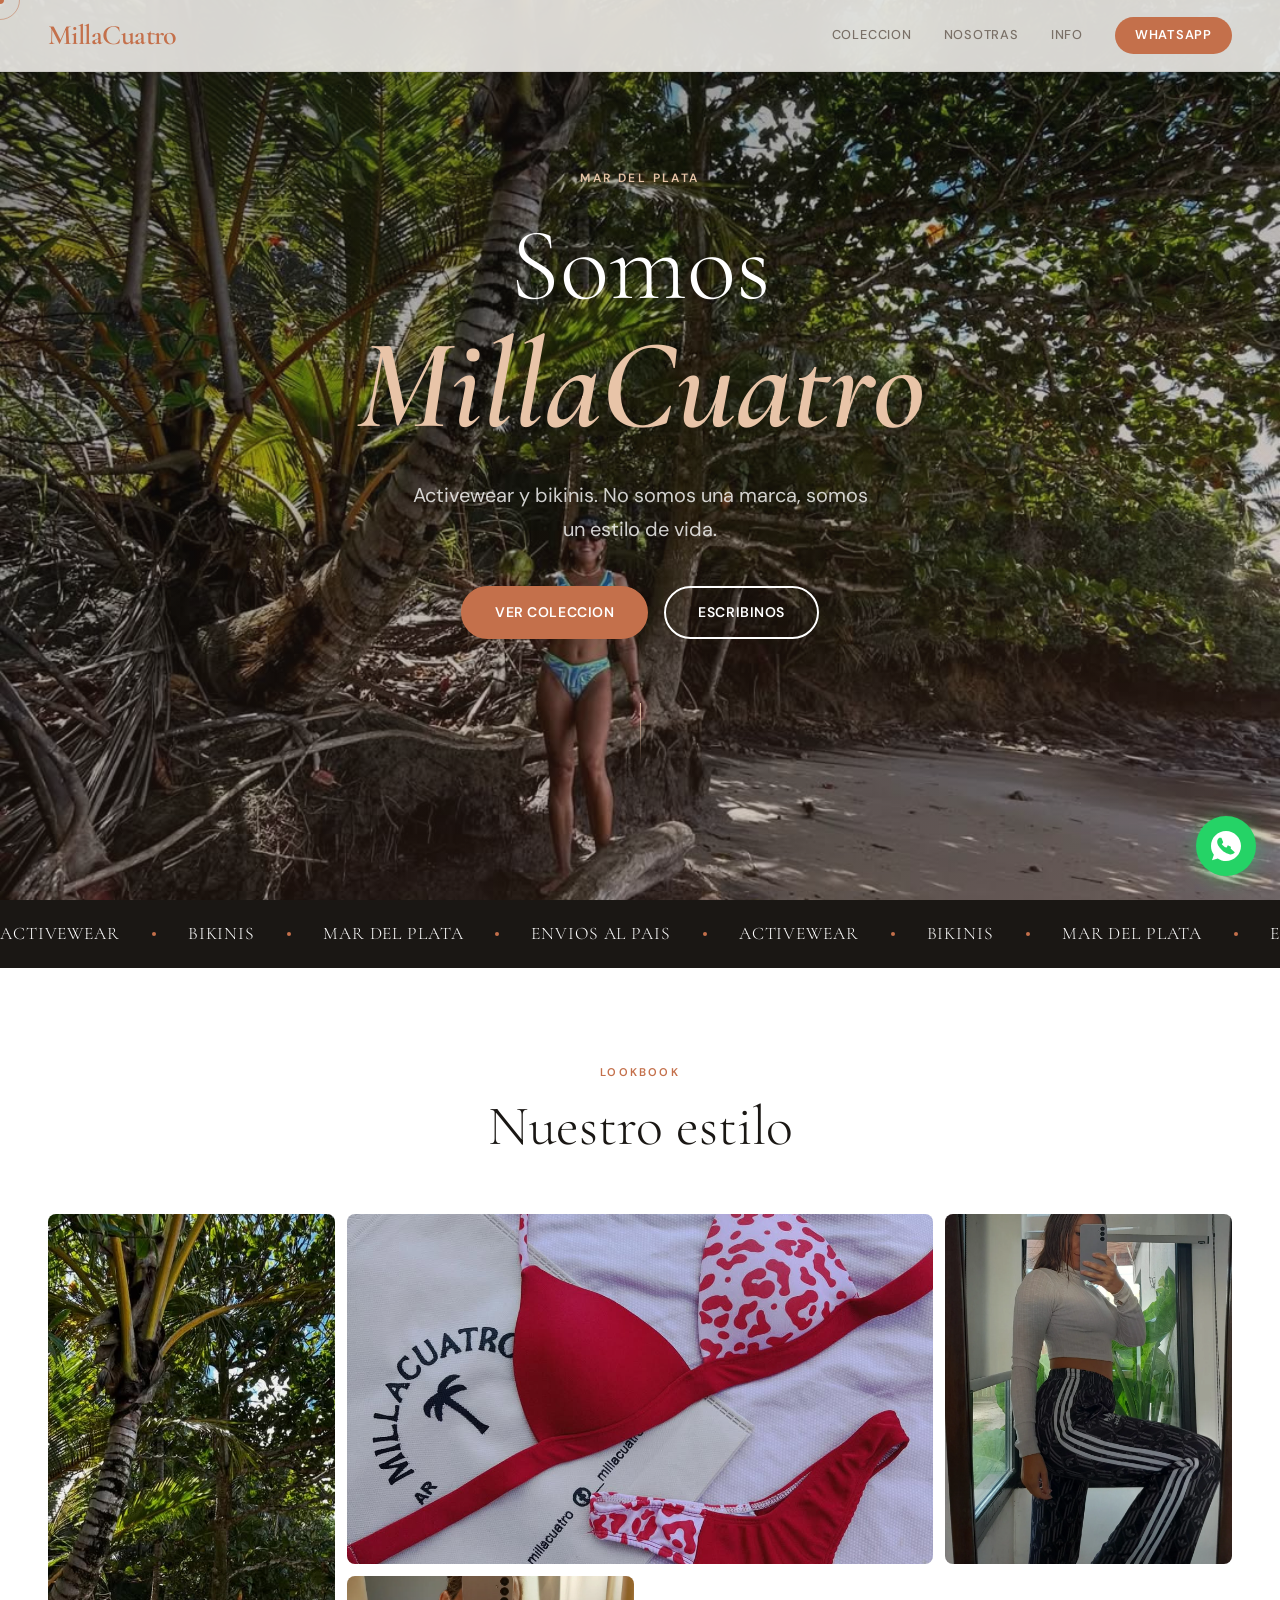
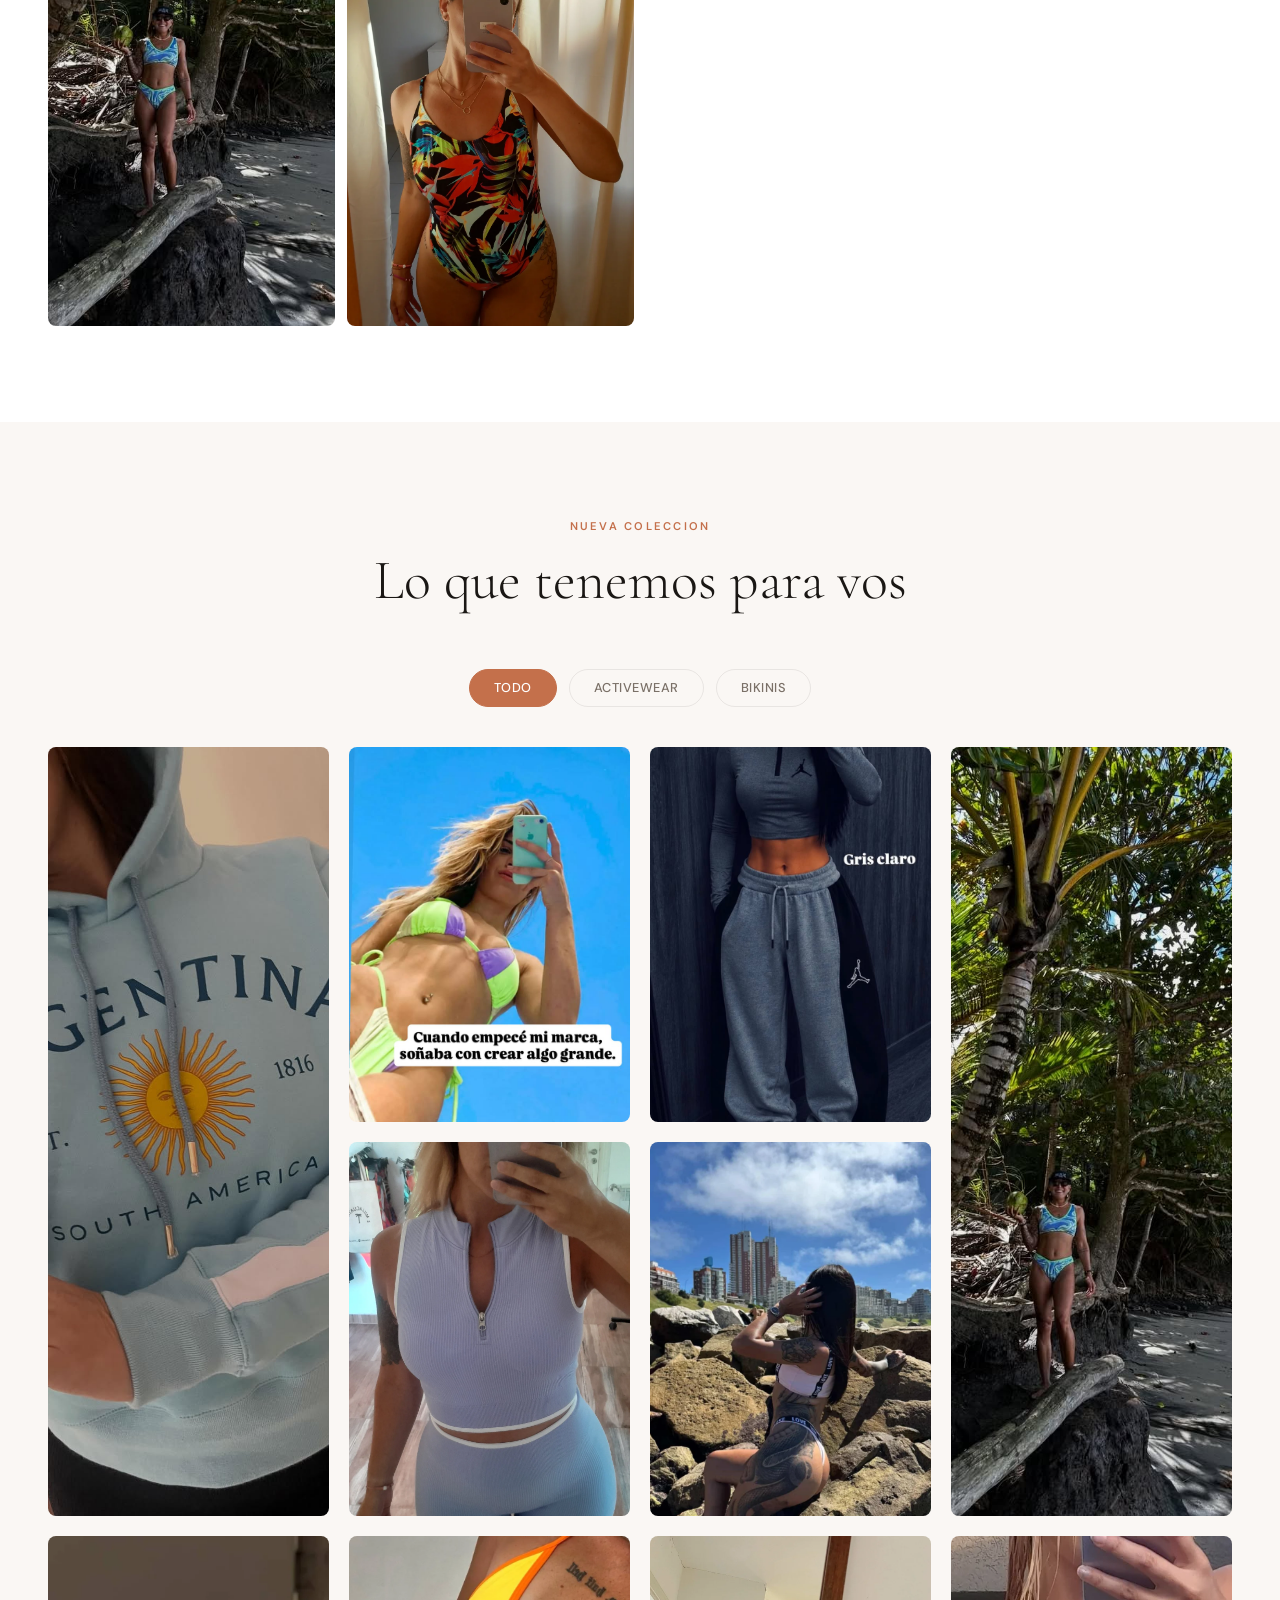
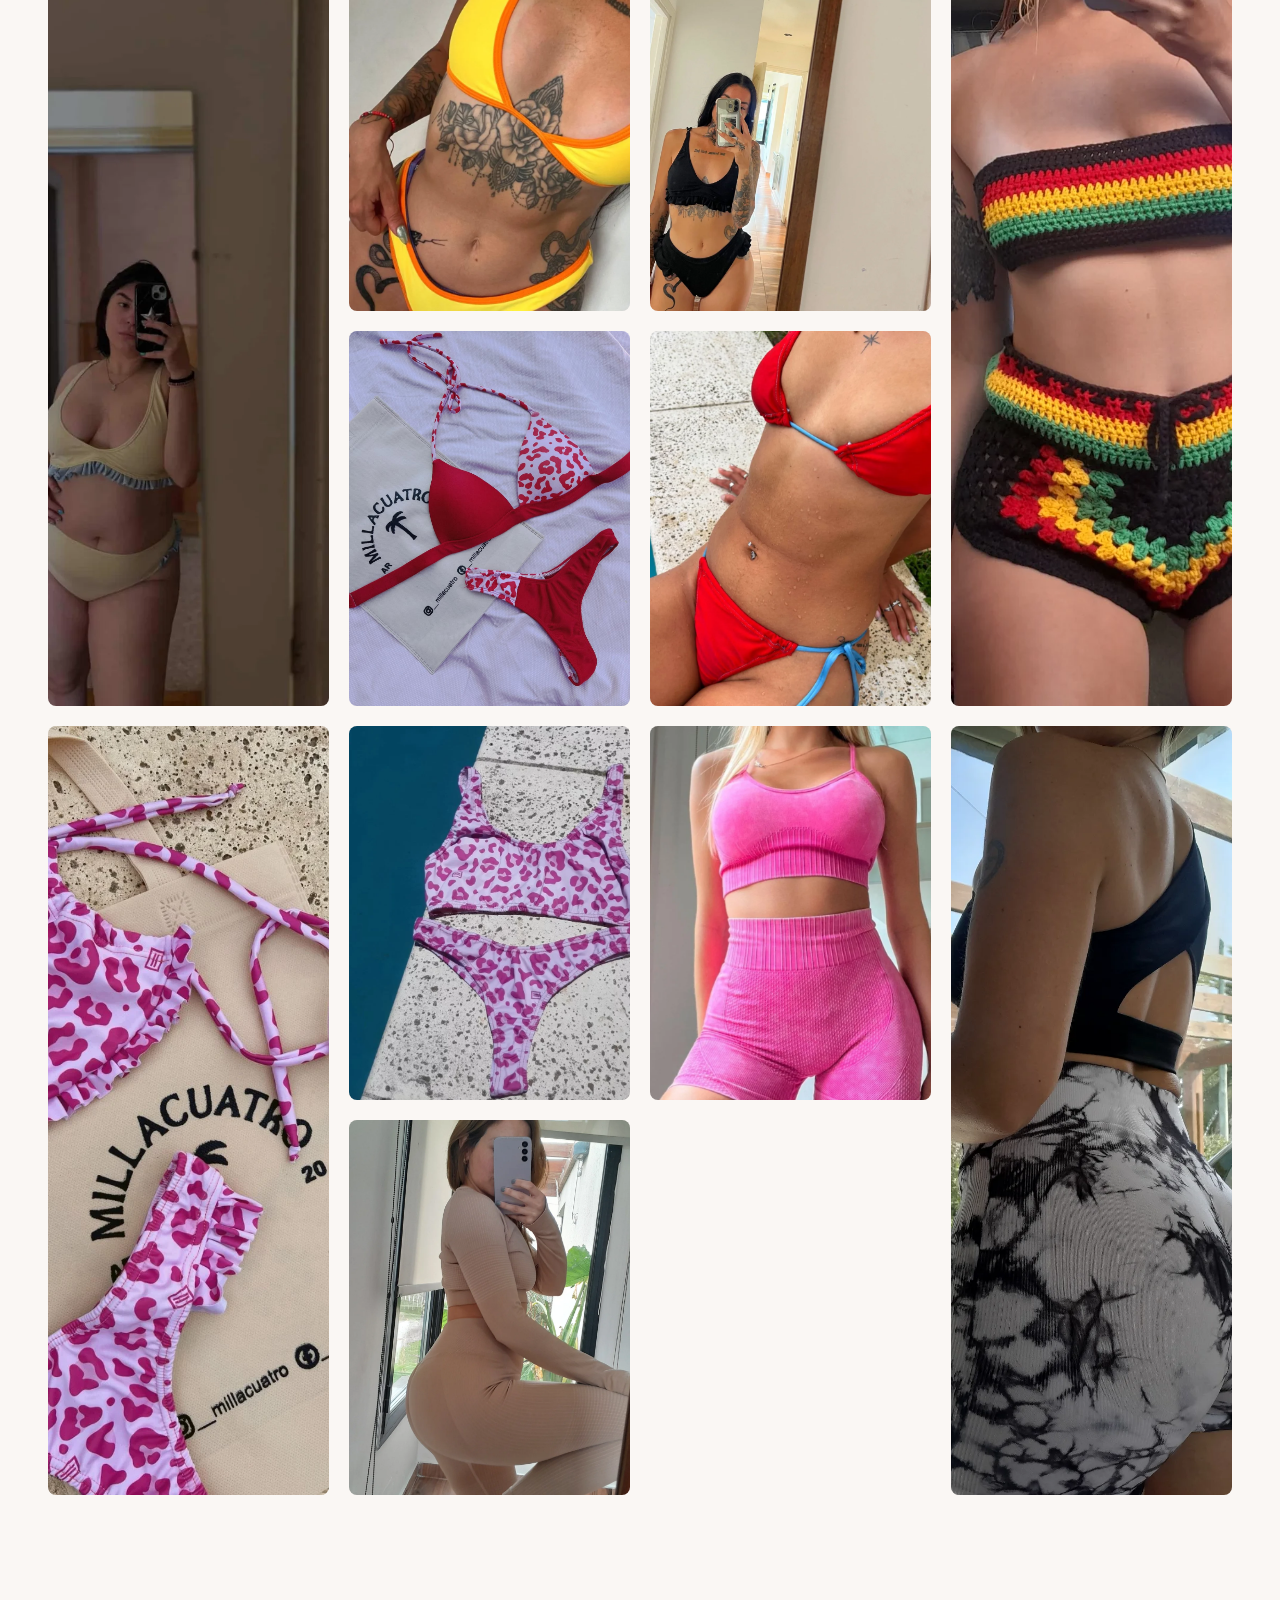
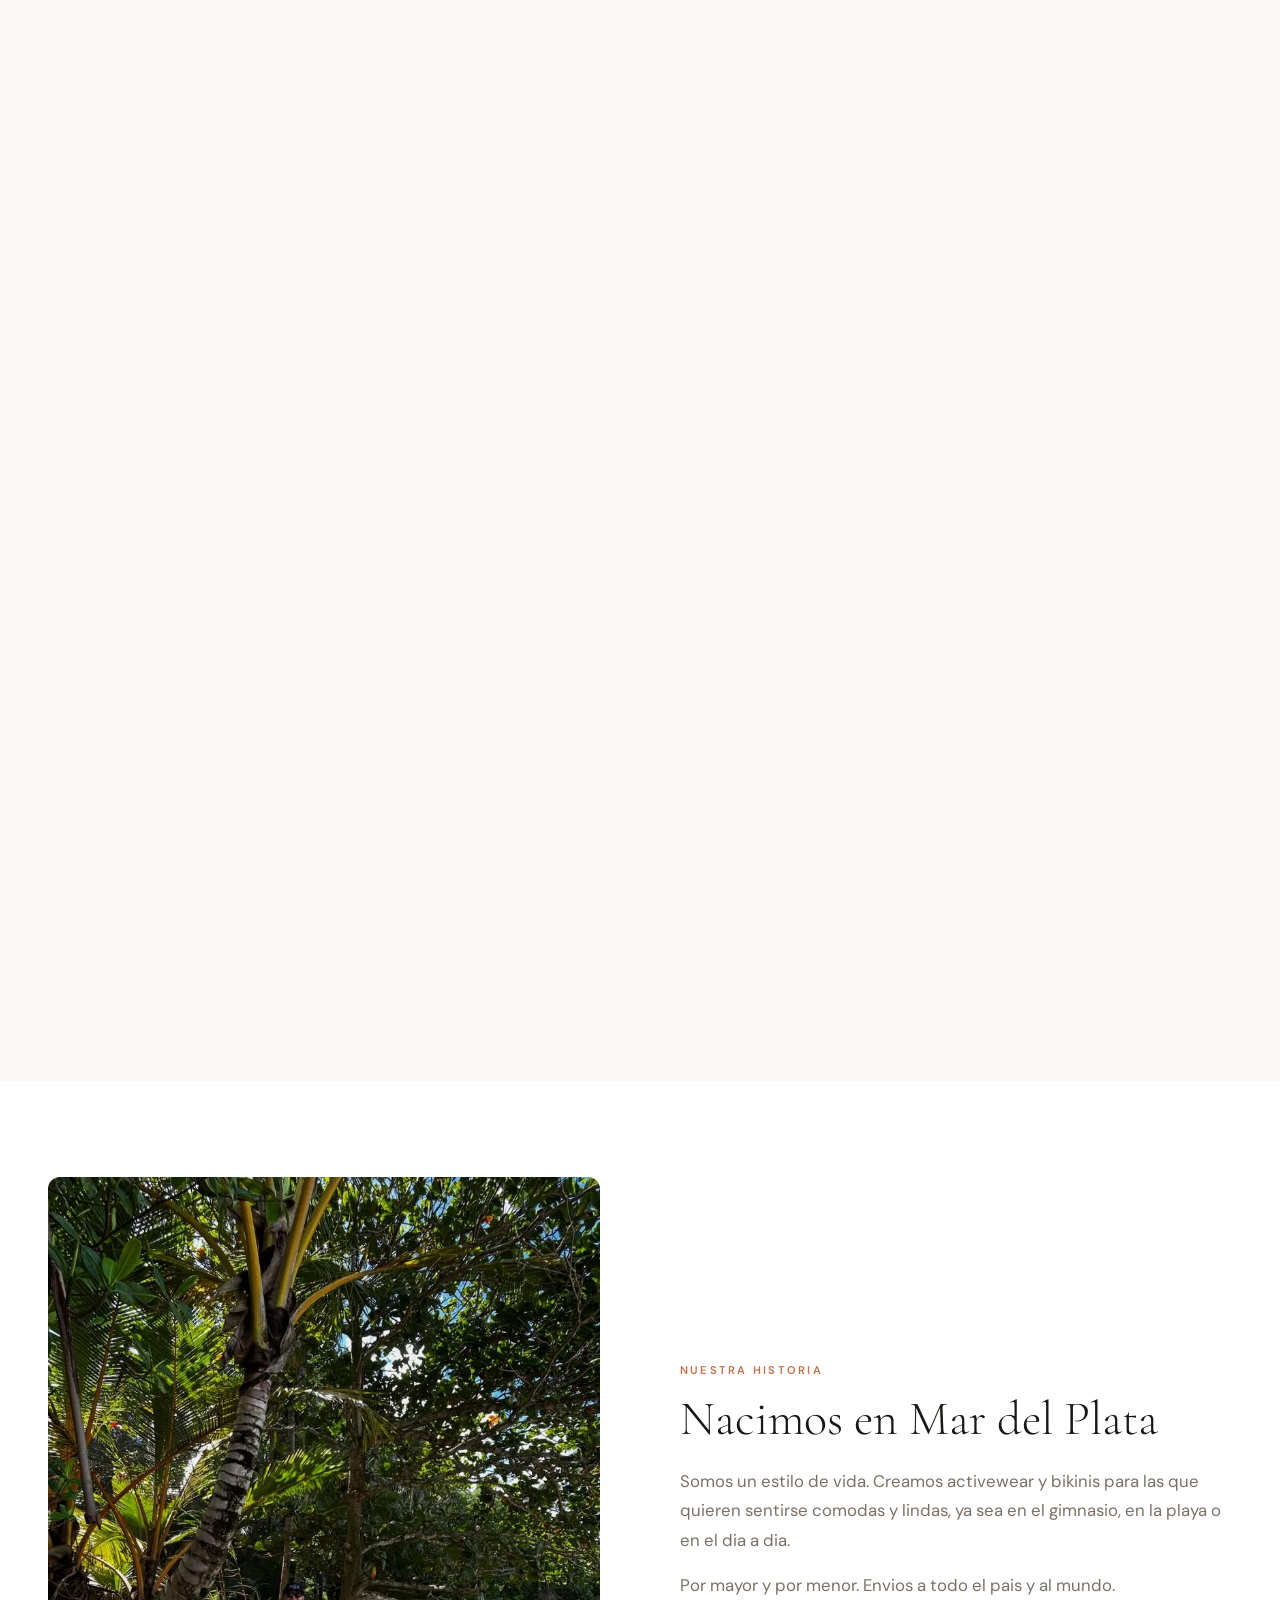
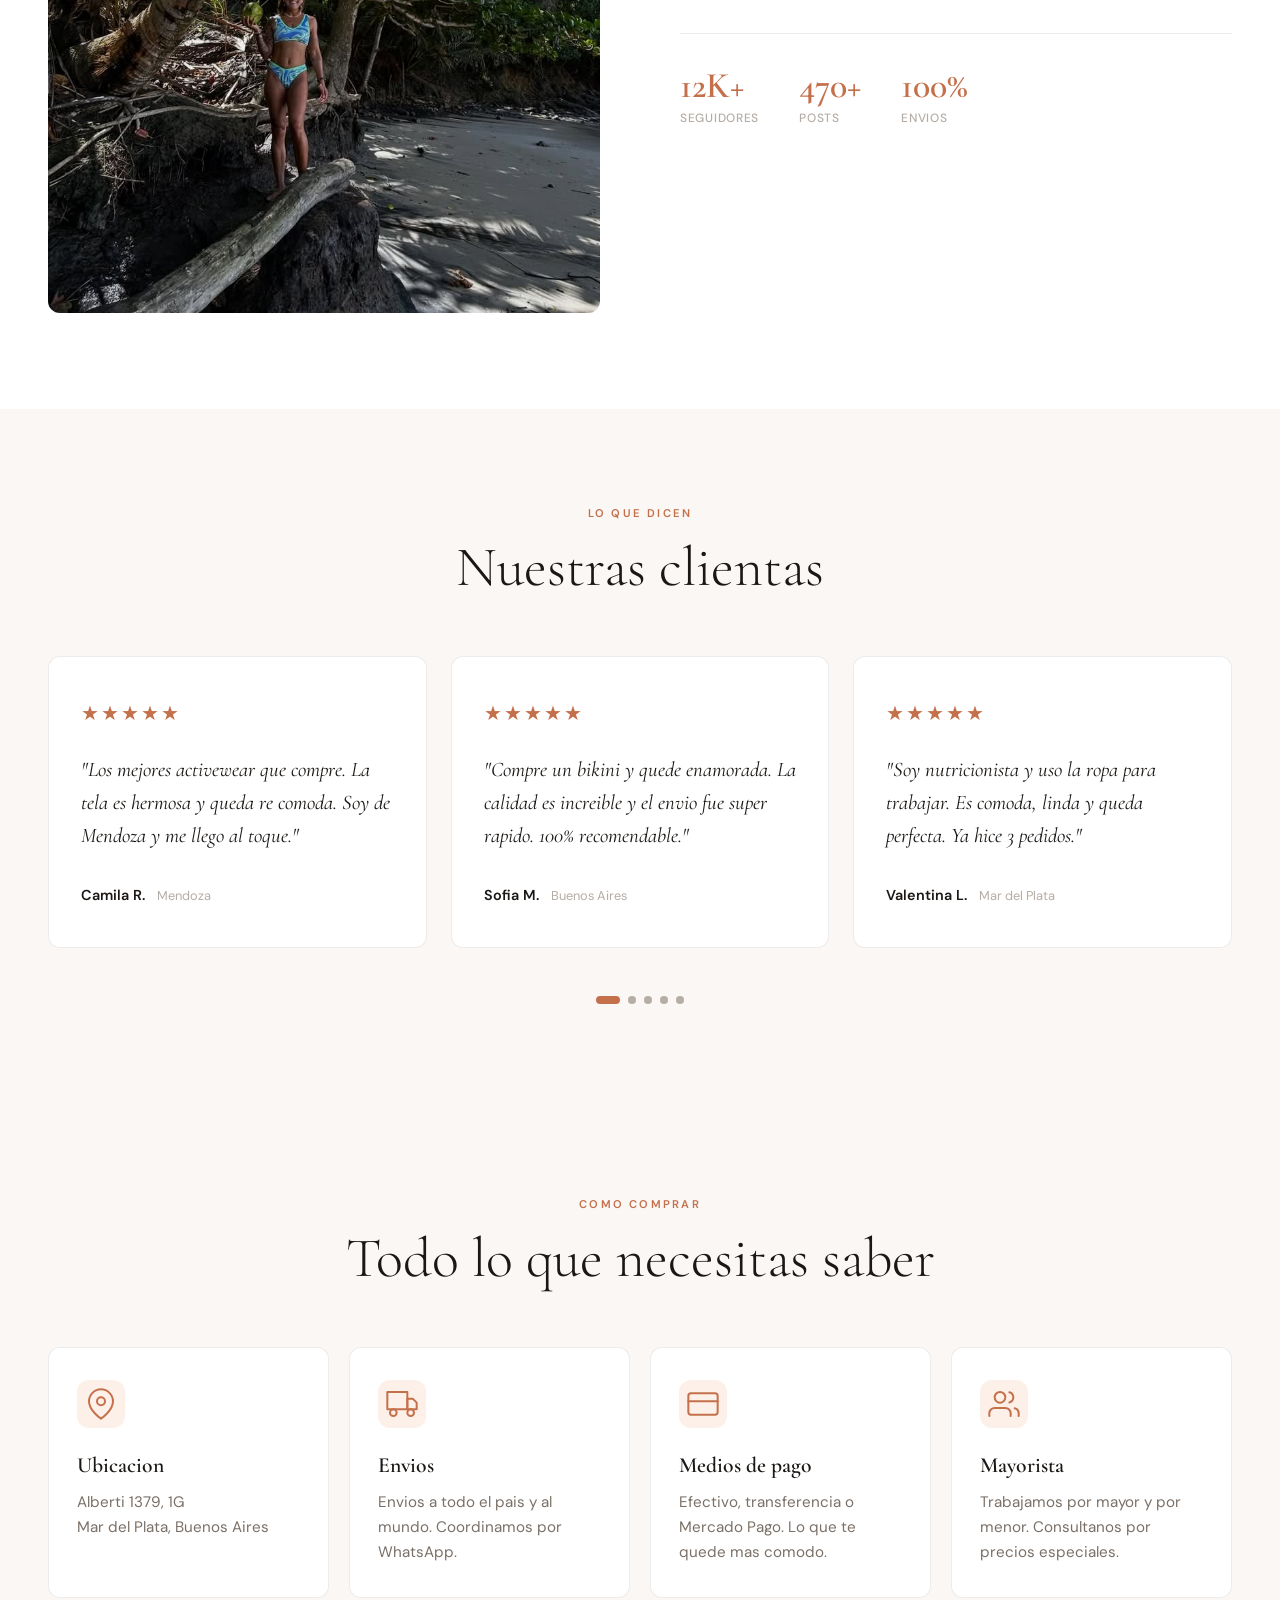
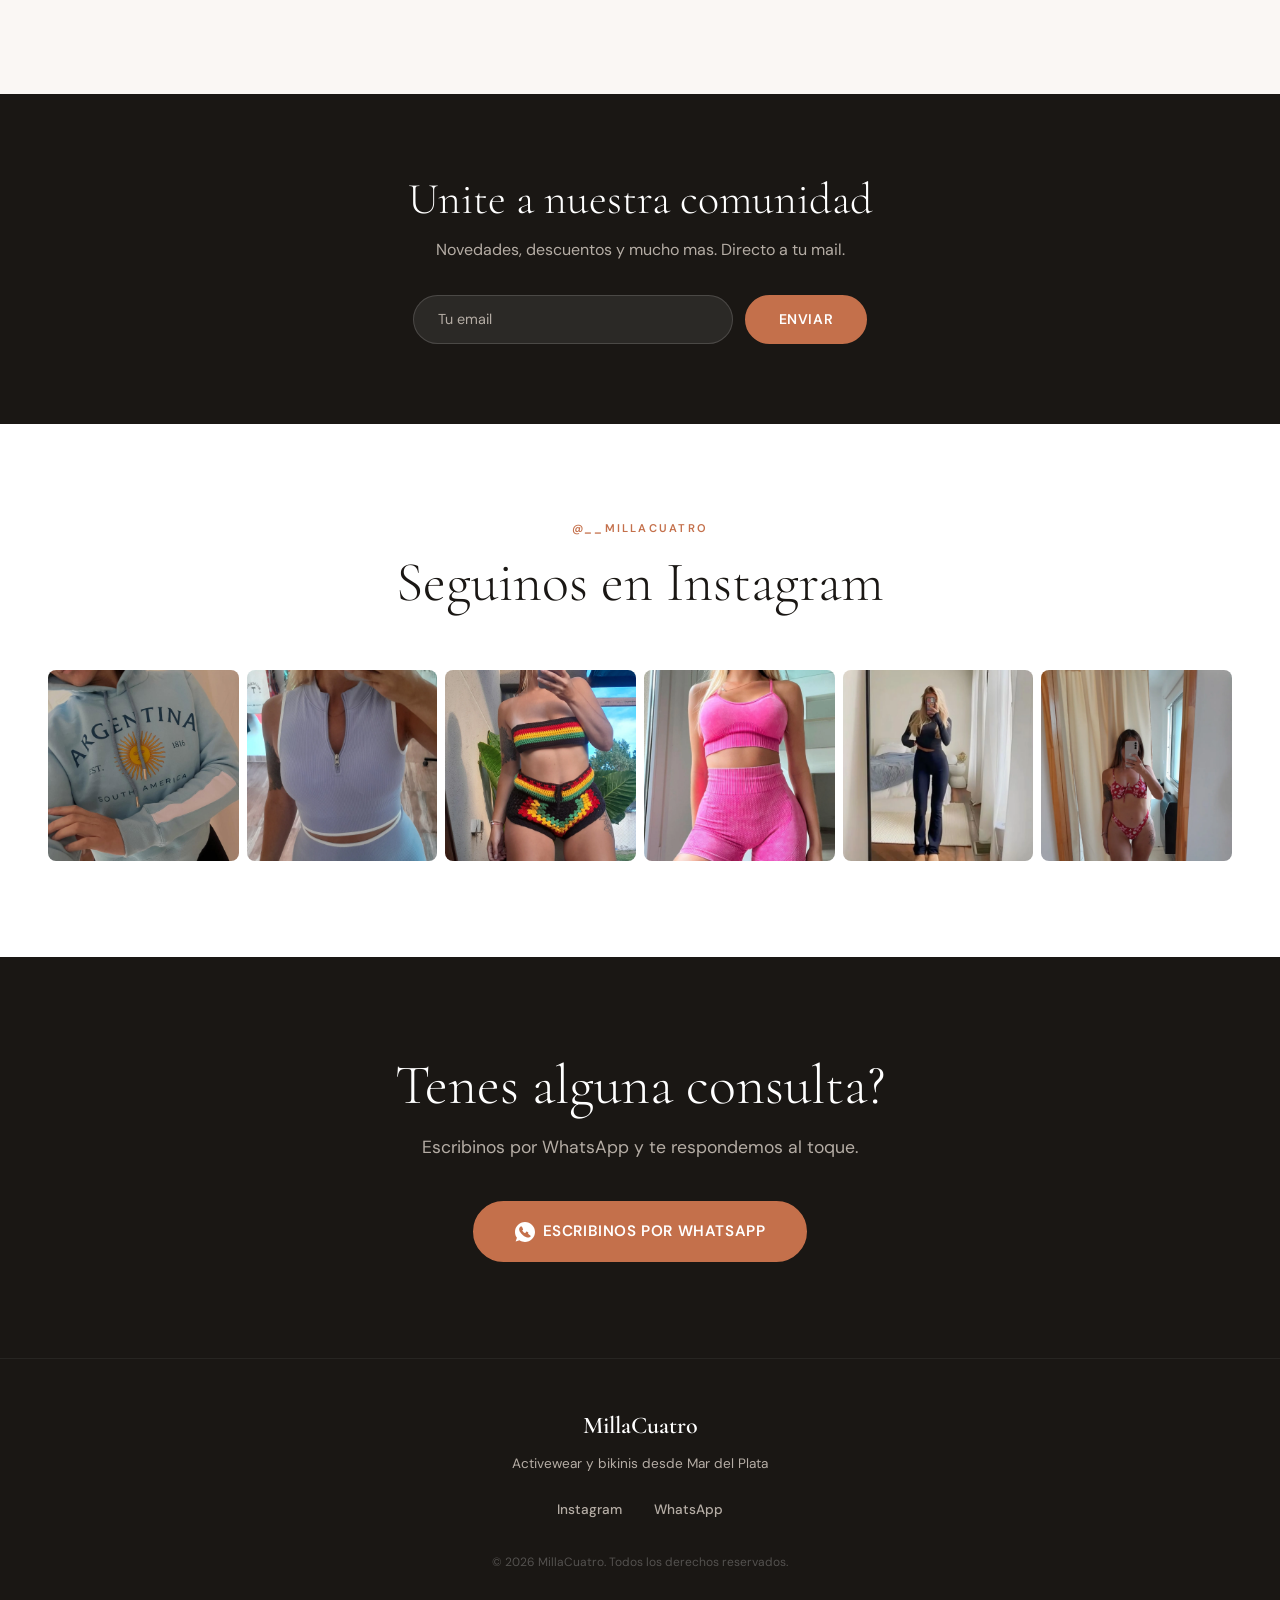
==== docs/index.html @ 5c43fea2 "Move landing to docs for GitHub Pages" ====
<!DOCTYPE html>
<html lang="es">
<head>
    <meta charset="UTF-8">
    <meta name="viewport" content="width=device-width, initial-scale=1.0">
    <title>MillaCuatro | Activewear y Bikinis en Mar del Plata</title>
    <meta name="description" content="MillaCuatro - Activewear y bikinis en Mar del Plata. Envios a todo el pais. Somos un estilo de vida.">
    <link rel="preconnect" href="https://fonts.googleapis.com">
    <link rel="preconnect" href="https://fonts.gstatic.com" crossorigin>
    <link href="https://fonts.googleapis.com/css2?family=Cormorant+Garamond:ital,wght@0,300;0,400;0,600;0,700;1,300;1,400&family=DM+Sans:ital,wght@0,300;0,400;0,500;0,600;0,700;1,400&display=swap" rel="stylesheet">
    <link rel="stylesheet" href="css/styles.css">
</head>
<body>

    <!-- Preloader -->
    <div class="preloader" id="preloader">
        <div class="preloader__inner">
            <span class="preloader__logo">MillaCuatro</span>
            <div class="preloader__bar"><div class="preloader__bar-fill"></div></div>
        </div>
    </div>

    <!-- Custom Cursor -->
    <div class="cursor" id="cursor"></div>
    <div class="cursor-follower" id="cursor-follower"></div>

    <!-- Header -->
    <header class="header" id="header">
        <div class="header__inner">
            <a href="#hero" class="header__logo">MillaCuatro</a>
            <nav class="header__nav" id="nav">
                <a href="#coleccion" class="header__link">Coleccion</a>
                <a href="#nosotras" class="header__link">Nosotras</a>
                <a href="#info" class="header__link">Info</a>
                <a href="#contacto" class="header__link header__link--cta">WhatsApp</a>
            </nav>
            <button class="header__burger" id="burger" aria-label="Menu">
                <span></span>
                <span></span>
                <span></span>
            </button>
        </div>
    </header>

    <!-- Mobile Menu -->
    <div class="mobile-menu" id="mobile-menu">
        <nav class="mobile-menu__nav">
            <a href="#coleccion" class="mobile-menu__link">Coleccion</a>
            <a href="#nosotras" class="mobile-menu__link">Nosotras</a>
            <a href="#info" class="mobile-menu__link">Info</a>
            <a href="#contacto" class="mobile-menu__link mobile-menu__link--cta">WhatsApp</a>
        </nav>
    </div>

    <!-- Hero -->
    <section class="hero" id="hero">
        <div class="hero__video-wrap">
            <video class="hero__video" autoplay muted loop playsinline poster="assets/productos/producto-04.jpg">
                <source src="assets/video/hero.mp4" type="video/mp4">
            </video>
            <div class="hero__overlay"></div>
        </div>
        <div class="hero__content">
            <p class="hero__tagline anim-fade-up">Mar del Plata</p>
            <h1 class="hero__title anim-fade-up" style="animation-delay: 0.15s">
                <span class="hero__title-line">Somos</span>
                <span class="hero__title-line hero__title-line--accent">MillaCuatro</span>
            </h1>
            <p class="hero__subtitle anim-fade-up" style="animation-delay: 0.3s">Activewear y bikinis. No somos una marca, somos un estilo de vida.</p>
            <div class="hero__actions anim-fade-up" style="animation-delay: 0.45s">
                <a href="#coleccion" class="btn btn--primary">Ver coleccion</a>
                <a href="https://wa.me/5492233396959" class="btn btn--outline" target="_blank" rel="noopener">Escribinos</a>
            </div>
            <div class="hero__scroll anim-fade-up" style="animation-delay: 0.6s">
                <div class="hero__scroll-line"></div>
            </div>
        </div>
    </section>

    <!-- Marquee -->
    <div class="marquee">
        <div class="marquee__inner">
            <span>Activewear</span>
            <span class="marquee__dot"></span>
            <span>Bikinis</span>
            <span class="marquee__dot"></span>
            <span>Mar del Plata</span>
            <span class="marquee__dot"></span>
            <span>Envios al pais</span>
            <span class="marquee__dot"></span>
            <span>Activewear</span>
            <span class="marquee__dot"></span>
            <span>Bikinis</span>
            <span class="marquee__dot"></span>
            <span>Mar del Plata</span>
            <span class="marquee__dot"></span>
            <span>Envios al pais</span>
            <span class="marquee__dot"></span>
        </div>
    </div>

    <!-- Lookbook -->
    <section class="lookbook" id="lookbook">
        <div class="container">
            <div class="section-header">
                <p class="section-header__tag anim-reveal">Lookbook</p>
                <h2 class="section-header__title anim-reveal">Nuestro estilo</h2>
            </div>
            <div class="lookbook__grid">
                <div class="lookbook__item lookbook__item--tall anim-reveal">
                    <img src="assets/productos/producto-04.jpg" alt="MillaCuatro Lookbook" loading="lazy">
                    <div class="lookbook__item-overlay">
                        <span class="lookbook__item-label">Activewear</span>
                    </div>
                </div>
                <div class="lookbook__item lookbook__item--wide anim-reveal">
                    <img src="assets/productos/producto-11.jpg" alt="MillaCuatro Lookbook" loading="lazy">
                    <div class="lookbook__item-overlay">
                        <span class="lookbook__item-label">Bikini</span>
                    </div>
                </div>
                <div class="lookbook__item anim-reveal">
                    <img src="assets/productos/producto-18.jpg" alt="MillaCuatro Lookbook" loading="lazy">
                    <div class="lookbook__item-overlay">
                        <span class="lookbook__item-label">Summer</span>
                    </div>
                </div>
                <div class="lookbook__item anim-reveal">
                    <img src="assets/productos/producto-23.jpg" alt="MillaCuatro Lookbook" loading="lazy">
                    <div class="lookbook__item-overlay">
                        <span class="lookbook__item-label">Estilo</span>
                    </div>
                </div>
            </div>
        </div>
    </section>

    <!-- Galeria de Productos -->
    <section class="gallery" id="coleccion">
        <div class="container">
            <div class="section-header">
                <p class="section-header__tag anim-reveal">Nueva coleccion</p>
                <h2 class="section-header__title anim-reveal">Lo que tenemos para vos</h2>
            </div>
            <div class="gallery__filters anim-reveal">
                <button class="gallery__filter active" data-filter="all">Todo</button>
                <button class="gallery__filter" data-filter="activewear">Activewear</button>
                <button class="gallery__filter" data-filter="bikini">Bikinis</button>
            </div>
            <div class="gallery__grid" id="gallery-grid">
                <!-- Se llena con JS -->
            </div>
        </div>
    </section>

    <!-- Nosotras -->
    <section class="about" id="nosotras">
        <div class="container">
            <div class="about__grid">
                <div class="about__image anim-reveal">
                    <img src="assets/productos/producto-04.jpg" alt="MillaCuatro" loading="lazy">
                </div>
                <div class="about__text">
                    <p class="section-header__tag anim-reveal">Nuestra historia</p>
                    <h2 class="about__title anim-reveal">Nacimos en Mar del Plata</h2>
                    <p class="about__desc anim-reveal">
                        Somos un estilo de vida. Creamos activewear y bikinis para las que quieren sentirse comodas y lindas, ya sea en el gimnasio, en la playa o en el dia a dia.
                    </p>
                    <p class="about__desc anim-reveal">
                        Por mayor y por menor. Envios a todo el pais y al mundo.
                    </p>
                    <div class="about__stats anim-reveal">
                        <div class="about__stat">
                            <span class="about__stat-num">12K+</span>
                            <span class="about__stat-label">Seguidores</span>
                        </div>
                        <div class="about__stat">
                            <span class="about__stat-num">470+</span>
                            <span class="about__stat-label">Posts</span>
                        </div>
                        <div class="about__stat">
                            <span class="about__stat-num">100%</span>
                            <span class="about__stat-label">Envios</span>
                        </div>
                    </div>
                </div>
            </div>
        </div>
    </section>

    <!-- Testimonios -->
    <section class="testimonials" id="testimonios">
        <div class="container">
            <div class="section-header">
                <p class="section-header__tag anim-reveal">Lo que dicen</p>
                <h2 class="section-header__title anim-reveal">Nuestras clientas</h2>
            </div>
            <div class="testimonials__wrapper anim-reveal">
                <div class="testimonials__track" id="testimonials-track">
                    <div class="testimonials__slide">
                        <div class="testimonials__card">
                            <div class="testimonials__stars">&#9733;&#9733;&#9733;&#9733;&#9733;</div>
                            <p class="testimonials__text">"Los mejores activewear que compre. La tela es hermosa y queda re comoda. Soy de Mendoza y me llego al toque."</p>
                            <div class="testimonials__author">
                                <span class="testimonials__name">Camila R.</span>
                                <span class="testimonials__location">Mendoza</span>
                            </div>
                        </div>
                    </div>
                    <div class="testimonials__slide">
                        <div class="testimonials__card">
                            <div class="testimonials__stars">&#9733;&#9733;&#9733;&#9733;&#9733;</div>
                            <p class="testimonials__text">"Compre un bikini y quede enamorada. La calidad es increible y el envio fue super rapido. 100% recomendable."</p>
                            <div class="testimonials__author">
                                <span class="testimonials__name">Sofia M.</span>
                                <span class="testimonials__location">Buenos Aires</span>
                            </div>
                        </div>
                    </div>
                    <div class="testimonials__slide">
                        <div class="testimonials__card">
                            <div class="testimonials__stars">&#9733;&#9733;&#9733;&#9733;&#9733;</div>
                            <p class="testimonials__text">"Soy nutricionista y uso la ropa para trabajar. Es comoda, linda y queda perfecta. Ya hice 3 pedidos."</p>
                            <div class="testimonials__author">
                                <span class="testimonials__name">Valentina L.</span>
                                <span class="testimonials__location">Mar del Plata</span>
                            </div>
                        </div>
                    </div>
                    <div class="testimonials__slide">
                        <div class="testimonials__card">
                            <div class="testimonials__stars">&#9733;&#9733;&#9733;&#9733;&#9733;</div>
                            <p class="testimonials__text">"El mejor lugar para comprar activewear. Los colores son hermosos y los precios son muy buenos para la calidad."</p>
                            <div class="testimonials__author">
                                <span class="testimonials__name">Julieta P.</span>
                                <span class="testimonials__location">Cordoba</span>
                            </div>
                        </div>
                    </div>
                    <div class="testimonials__slide">
                        <div class="testimonials__card">
                            <div class="testimonials__stars">&#9733;&#9733;&#9733;&#9733;&#9733;</div>
                            <p class="testimonials__text">"Les compre a mis amigas y todas quedaron encantadas. Son re lindos y muy comodos para el gym y la playa."</p>
                            <div class="testimonials__author">
                                <span class="testimonials__name">Lucia A.</span>
                                <span class="testimonials__location">Santa Fe</span>
                            </div>
                        </div>
                    </div>
                </div>
                <div class="testimonials__dots" id="testimonials-dots"></div>
            </div>
        </div>
    </section>

    <!-- Info -->
    <section class="info" id="info">
        <div class="container">
            <div class="section-header">
                <p class="section-header__tag anim-reveal">Como comprar</p>
                <h2 class="section-header__title anim-reveal">Todo lo que necesitas saber</h2>
            </div>
            <div class="info__grid">
                <div class="info__card anim-reveal">
                    <div class="info__card-icon">
                        <svg width="32" height="32" viewBox="0 0 24 24" fill="none" stroke="currentColor" stroke-width="1.5" stroke-linecap="round" stroke-linejoin="round"><path d="M21 10c0 7-9 13-9 13s-9-6-9-13a9 9 0 0 1 18 0z"/><circle cx="12" cy="10" r="3"/></svg>
                    </div>
                    <h3 class="info__card-title">Ubicacion</h3>
                    <p class="info__card-text">Alberti 1379, 1G<br>Mar del Plata, Buenos Aires</p>
                </div>
                <div class="info__card anim-reveal">
                    <div class="info__card-icon">
                        <svg width="32" height="32" viewBox="0 0 24 24" fill="none" stroke="currentColor" stroke-width="1.5" stroke-linecap="round" stroke-linejoin="round"><rect x="1" y="3" width="15" height="13"/><polygon points="16 8 20 8 23 11 23 16 16 16 16 8"/><circle cx="5.5" cy="18.5" r="2.5"/><circle cx="18.5" cy="18.5" r="2.5"/></svg>
                    </div>
                    <h3 class="info__card-title">Envios</h3>
                    <p class="info__card-text">Envios a todo el pais y al mundo. Coordinamos por WhatsApp.</p>
                </div>
                <div class="info__card anim-reveal">
                    <div class="info__card-icon">
                        <svg width="32" height="32" viewBox="0 0 24 24" fill="none" stroke="currentColor" stroke-width="1.5" stroke-linecap="round" stroke-linejoin="round"><rect x="1" y="4" width="22" height="16" rx="2" ry="2"/><line x1="1" y1="10" x2="23" y2="10"/></svg>
                    </div>
                    <h3 class="info__card-title">Medios de pago</h3>
                    <p class="info__card-text">Efectivo, transferencia o Mercado Pago. Lo que te quede mas comodo.</p>
                </div>
                <div class="info__card anim-reveal">
                    <div class="info__card-icon">
                        <svg width="32" height="32" viewBox="0 0 24 24" fill="none" stroke="currentColor" stroke-width="1.5" stroke-linecap="round" stroke-linejoin="round"><path d="M17 21v-2a4 4 0 0 0-4-4H5a4 4 0 0 0-4 4v2"/><circle cx="9" cy="7" r="4"/><path d="M23 21v-2a4 4 0 0 0-3-3.87"/><path d="M16 3.13a4 4 0 0 1 0 7.75"/></svg>
                    </div>
                    <h3 class="info__card-title">Mayorista</h3>
                    <p class="info__card-text">Trabajamos por mayor y por menor. Consultanos por precios especiales.</p>
                </div>
            </div>
        </div>
    </section>

    <!-- Newsletter -->
    <section class="newsletter" id="newsletter">
        <div class="container">
            <div class="newsletter__inner anim-reveal">
                <h2 class="newsletter__title">Unite a nuestra comunidad</h2>
                <p class="newsletter__text">Novedades, descuentos y mucho mas. Directo a tu mail.</p>
                <form class="newsletter__form" id="newsletter-form">
                    <input type="email" class="newsletter__input" placeholder="Tu email" required>
                    <button type="submit" class="btn btn--primary">Enviar</button>
                </form>
                <p class="newsletter__success" id="newsletter-success">Gracias! Pronto te escribimos.</p>
            </div>
        </div>
    </section>

    <!-- Instagram Feed -->
    <section class="instagram-feed" id="instagram">
        <div class="container">
            <div class="section-header">
                <p class="section-header__tag anim-reveal">@__millacuatro</p>
                <h2 class="section-header__title anim-reveal">Seguinos en Instagram</h2>
            </div>
            <div class="instagram-feed__grid anim-reveal" id="instagram-grid">
                <!-- Se llena con JS -->
            </div>
        </div>
    </section>

    <!-- CTA -->
    <section class="cta" id="contacto">
        <div class="container">
            <div class="cta__inner anim-reveal">
                <h2 class="cta__title">Tenes alguna consulta?</h2>
                <p class="cta__text">Escribinos por WhatsApp y te respondemos al toque.</p>
                <a href="https://wa.me/5492233396959" class="btn btn--primary btn--lg" target="_blank" rel="noopener">
                    <svg width="20" height="20" viewBox="0 0 32 32" fill="currentColor" style="margin-right: 8px; vertical-align: middle;"><path d="M16.004 0h-.008C7.174 0 0 7.176 0 16c0 3.5 1.132 6.744 3.058 9.374L1.054 31.25l6.112-1.97C9.688 30.994 12.764 32 16.004 32 24.826 32 32 24.822 32 16S24.826 0 16.004 0zm9.326 22.594c-.39 1.096-1.932 2.008-3.158 2.27-.84.18-1.936.322-5.648-1.216-4.75-1.97-7.806-6.79-8.04-7.104-.226-.314-1.896-2.524-1.896-4.814s1.2-3.41 1.63-3.882c.39-.428.924-.56 1.23-.56.314 0 .628.004.902.016.29.012.68-.11 1.064.812.39.944 1.33 3.24 1.446 3.472.116.232.194.504-.04.818-.232.314-.39.504-.78.818-.39.314-.78.702-.112 1.336.668.634 1.186 1.14 1.818 1.834.816.892 1.51 1.17 2.054 1.302.544.132.856-.116 1.17-.648.2-.338.47-.884.736-1.418.188-.39.428-.438.722-.264.296.172 1.872.884 2.194 1.042.322.158.536.238.614.37.078.132.078.764-.312 1.86z"/></svg>
                    Escribinos por WhatsApp
                </a>
            </div>
        </div>
    </section>

    <!-- Footer -->
    <footer class="footer">
        <div class="container">
            <div class="footer__inner">
                <div class="footer__brand">
                    <span class="footer__logo">MillaCuatro</span>
                    <p class="footer__tagline">Activewear y bikinis desde Mar del Plata</p>
                </div>
                <div class="footer__links">
                    <a href="https://www.instagram.com/__millacuatro/" target="_blank" rel="noopener" class="footer__link">Instagram</a>
                    <a href="https://wa.me/5492233396959" target="_blank" rel="noopener" class="footer__link">WhatsApp</a>
                </div>
                <p class="footer__copy">&copy; 2026 MillaCuatro. Todos los derechos reservados.</p>
            </div>
        </div>
    </footer>

    <!-- Boton fijo de WhatsApp -->
    <a href="https://wa.me/5492233396959" class="whatsapp-float" target="_blank" rel="noopener" aria-label="WhatsApp">
        <svg viewBox="0 0 32 32" fill="white" xmlns="http://www.w3.org/2000/svg">
            <path d="M16.004 0h-.008C7.174 0 0 7.176 0 16c0 3.5 1.132 6.744 3.058 9.374L1.054 31.25l6.112-1.97C9.688 30.994 12.764 32 16.004 32 24.826 32 32 24.822 32 16S24.826 0 16.004 0zm9.326 22.594c-.39 1.096-1.932 2.008-3.158 2.27-.84.18-1.936.322-5.648-1.216-4.75-1.97-7.806-6.79-8.04-7.104-.226-.314-1.896-2.524-1.896-4.814s1.2-3.41 1.63-3.882c.39-.428.924-.56 1.23-.56.314 0 .628.004.902.016.29.012.68-.11 1.064.812.39.944 1.33 3.24 1.446 3.472.116.232.194.504-.04.818-.232.314-.39.504-.78.818-.39.314-.78.702-.112 1.336.668.634 1.186 1.14 1.818 1.834.816.892 1.51 1.17 2.054 1.302.544.132.856-.116 1.17-.648.2-.338.47-.884.736-1.418.188-.39.428-.438.722-.264.296.172 1.872.884 2.194 1.042.322.158.536.238.614.37.078.132.078.764-.312 1.86z"/>
        </svg>
    </a>

    <script src="js/main.js"></script>
</body>
</html>
---- docs/css/styles.css ----
/* ========================================
   MillaCuatro - Landing Page
   Inspired by Zara, Jacquemus, Gymshark
   Mobile-first, animated, professional
   ======================================== */

/* --- Reset --- */
*,
*::before,
*::after {
    margin: 0;
    padding: 0;
    box-sizing: border-box;
}

html {
    scroll-behavior: smooth;
    scroll-padding-top: 80px;
    font-size: 16px;
}

body {
    font-family: 'DM Sans', -apple-system, BlinkMacSystemFont, sans-serif;
    background-color: var(--bg);
    color: var(--text);
    line-height: 1.6;
    -webkit-font-smoothing: antialiased;
    -moz-osx-font-smoothing: grayscale;
    overflow-x: hidden;
    cursor: none;
}

img {
    display: block;
    max-width: 100%;
    height: auto;
}

a {
    text-decoration: none;
    color: inherit;
}

button {
    border: none;
    background: none;
    cursor: pointer;
    font-family: inherit;
}

/* --- Variables --- */
:root {
    --bg: #FAF7F4;
    --bg-alt: #F2ECE6;
    --bg-dark: #1A1714;
    --text: #1A1714;
    --text-light: #7A7067;
    --text-muted: #B5ADA5;
    --accent: #C4704B;
    --accent-hover: #A85A38;
    --accent-light: #E8C4A8;
    --accent-bg: #FDF0E8;
    --white: #FFFFFF;
    --border: rgba(26, 23, 20, 0.08);
    --font-heading: 'Cormorant Garamond', Georgia, serif;
    --font-body: 'DM Sans', -apple-system, BlinkMacSystemFont, sans-serif;
    --container: 1280px;
    --gutter: clamp(1.25rem, 4vw, 3rem);
    --radius: 12px;
    --radius-sm: 8px;
    --shadow-sm: 0 2px 8px rgba(26, 23, 20, 0.04);
    --shadow-md: 0 8px 30px rgba(26, 23, 20, 0.08);
    --shadow-lg: 0 20px 60px rgba(26, 23, 20, 0.12);
    --transition: 0.4s cubic-bezier(0.25, 0.46, 0.45, 0.94);
    --transition-fast: 0.25s cubic-bezier(0.25, 0.46, 0.45, 0.94);
}

/* --- Container --- */
.container {
    max-width: var(--container);
    margin: 0 auto;
    padding: 0 var(--gutter);
}

/* ========================================
   Preloader
   ======================================== */
.preloader {
    position: fixed;
    inset: 0;
    z-index: 9999;
    background: var(--bg);
    display: flex;
    align-items: center;
    justify-content: center;
    transition: opacity 0.6s ease, visibility 0.6s ease;
}

.preloader.hidden {
    opacity: 0;
    visibility: hidden;
    pointer-events: none;
}

.preloader__inner {
    text-align: center;
}

.preloader__logo {
    font-family: var(--font-heading);
    font-size: 2.5rem;
    font-weight: 600;
    color: var(--accent);
    display: block;
    margin-bottom: 2rem;
    animation: preloaderPulse 1.5s ease-in-out infinite;
}

@keyframes preloaderPulse {
    0%, 100% { opacity: 1; }
    50% { opacity: 0.5; }
}

.preloader__bar {
    width: 200px;
    height: 2px;
    background: var(--border);
    border-radius: 2px;
    overflow: hidden;
    margin: 0 auto;
}

.preloader__bar-fill {
    width: 0%;
    height: 100%;
    background: var(--accent);
    border-radius: 2px;
    animation: preloaderBar 2s ease-in-out forwards;
}

@keyframes preloaderBar {
    0% { width: 0%; }
    50% { width: 70%; }
    100% { width: 100%; }
}

/* ========================================
   Custom Cursor
   ======================================== */
.cursor {
    position: fixed;
    top: 0;
    left: 0;
    width: 8px;
    height: 8px;
    background: var(--accent);
    border-radius: 50%;
    pointer-events: none;
    z-index: 10000;
    transform: translate(-50%, -50%);
    transition: width 0.2s, height 0.2s, background 0.2s;
}

.cursor-follower {
    position: fixed;
    top: 0;
    left: 0;
    width: 40px;
    height: 40px;
    border: 1.5px solid var(--accent);
    border-radius: 50%;
    pointer-events: none;
    z-index: 9999;
    transform: translate(-50%, -50%);
    transition: width 0.3s, height 0.3s, border-color 0.3s;
    opacity: 0.5;
}

.cursor--hover {
    width: 16px;
    height: 16px;
    background: var(--accent-hover);
}

.cursor-follower--hover {
    width: 60px;
    height: 60px;
    border-color: var(--accent-hover);
    opacity: 0.3;
}

/* ========================================
   Buttons
   ======================================== */
.btn {
    display: inline-flex;
    align-items: center;
    justify-content: center;
    padding: 0.85rem 2rem;
    font-family: var(--font-body);
    font-size: 0.875rem;
    font-weight: 600;
    letter-spacing: 0.04em;
    text-transform: uppercase;
    border-radius: 50px;
    transition: all var(--transition);
    cursor: pointer;
    white-space: nowrap;
}

.btn--primary {
    background-color: var(--accent);
    color: var(--white);
    border: 2px solid var(--accent);
}

.btn--primary:hover {
    background-color: var(--accent-hover);
    border-color: var(--accent-hover);
    transform: translateY(-2px);
    box-shadow: 0 8px 25px rgba(196, 112, 75, 0.35);
}

.btn--outline {
    background: transparent;
    color: var(--white);
    border: 2px solid var(--white);
}

.btn--outline:hover {
    background: var(--white);
    color: var(--text);
    transform: translateY(-2px);
}

.btn--lg {
    padding: 1rem 2.5rem;
    font-size: 0.95rem;
}

/* ========================================
   Header
   ======================================== */
.header {
    position: fixed;
    top: 0;
    left: 0;
    right: 0;
    z-index: 1000;
    height: 72px;
    display: flex;
    align-items: center;
    background: rgba(250, 247, 244, 0.85);
    backdrop-filter: blur(20px);
    -webkit-backdrop-filter: blur(20px);
    border-bottom: 1px solid var(--border);
    transition: all var(--transition);
}

.header--scrolled {
    height: 64px;
    box-shadow: var(--shadow-sm);
}

.header__inner {
    max-width: var(--container);
    margin: 0 auto;
    padding: 0 var(--gutter);
    width: 100%;
    display: flex;
    align-items: center;
    justify-content: space-between;
}

.header__logo {
    font-family: var(--font-heading);
    font-size: 1.75rem;
    font-weight: 600;
    color: var(--accent);
    letter-spacing: -0.02em;
    transition: opacity var(--transition-fast);
}

.header__logo:hover {
    opacity: 0.8;
}

.header__nav {
    display: flex;
    align-items: center;
    gap: 2rem;
}

.header__link {
    font-size: 0.8rem;
    font-weight: 500;
    letter-spacing: 0.06em;
    text-transform: uppercase;
    color: var(--text-light);
    transition: color var(--transition-fast);
    position: relative;
}

.header__link::after {
    content: '';
    position: absolute;
    bottom: -4px;
    left: 0;
    width: 0;
    height: 1.5px;
    background: var(--accent);
    transition: width var(--transition);
}

.header__link:hover {
    color: var(--text);
}

.header__link:hover::after {
    width: 100%;
}

.header__link--cta {
    background: var(--accent);
    color: var(--white) !important;
    padding: 0.5rem 1.25rem;
    border-radius: 50px;
    font-weight: 600;
}

.header__link--cta::after {
    display: none;
}

.header__link--cta:hover {
    background: var(--accent-hover);
    color: var(--white) !important;
}

/* Burger */
.header__burger {
    display: none;
    flex-direction: column;
    gap: 5px;
    padding: 8px;
    z-index: 1001;
}

.header__burger span {
    width: 24px;
    height: 2px;
    background: var(--text);
    transition: all var(--transition);
    transform-origin: center;
}

.header__burger.active span:nth-child(1) {
    transform: rotate(45deg) translate(5px, 5px);
}

.header__burger.active span:nth-child(2) {
    opacity: 0;
}

.header__burger.active span:nth-child(3) {
    transform: rotate(-45deg) translate(5px, -5px);
}

/* Mobile Menu */
.mobile-menu {
    position: fixed;
    top: 0;
    left: 0;
    right: 0;
    bottom: 0;
    z-index: 999;
    background: var(--bg);
    display: flex;
    align-items: center;
    justify-content: center;
    opacity: 0;
    pointer-events: none;
    transition: opacity var(--transition);
}

.mobile-menu.active {
    opacity: 1;
    pointer-events: all;
}

.mobile-menu__nav {
    display: flex;
    flex-direction: column;
    align-items: center;
    gap: 2rem;
}

.mobile-menu__link {
    font-family: var(--font-heading);
    font-size: 2.5rem;
    font-weight: 400;
    color: var(--text);
    transition: color var(--transition-fast);
}

.mobile-menu__link:hover {
    color: var(--accent);
}

.mobile-menu__link--cta {
    font-family: var(--font-body);
    font-size: 1rem;
    font-weight: 600;
    text-transform: uppercase;
    letter-spacing: 0.06em;
    background: var(--accent);
    color: var(--white) !important;
    padding: 0.75rem 2rem;
    border-radius: 50px;
    margin-top: 1rem;
}

/* ========================================
   Hero
   ======================================== */
.hero {
    position: relative;
    min-height: 100vh;
    display: flex;
    align-items: center;
    justify-content: center;
    overflow: hidden;
}

.hero__video-wrap {
    position: absolute;
    inset: 0;
}

.hero__video {
    width: 100%;
    height: 100%;
    object-fit: cover;
}

.hero__overlay {
    position: absolute;
    inset: 0;
    background: linear-gradient(
        160deg,
        rgba(26, 23, 20, 0.55) 0%,
        rgba(26, 23, 20, 0.3) 40%,
        rgba(196, 112, 75, 0.2) 100%
    );
}

.hero__content {
    position: relative;
    text-align: center;
    padding: 6rem var(--gutter) 4rem;
    z-index: 2;
}

.hero__tagline {
    font-family: var(--font-body);
    font-size: 0.75rem;
    font-weight: 600;
    letter-spacing: 0.2em;
    text-transform: uppercase;
    color: var(--accent-light);
    margin-bottom: 1.5rem;
}

.hero__title {
    font-family: var(--font-heading);
    font-weight: 300;
    line-height: 1.05;
    margin-bottom: 1.5rem;
}

.hero__title-line {
    display: block;
    font-size: clamp(3rem, 10vw, 7rem);
    color: var(--white);
}

.hero__title-line--accent {
    font-size: clamp(3.5rem, 12vw, 9rem);
    font-weight: 600;
    font-style: italic;
    color: var(--accent-light);
}

.hero__subtitle {
    font-size: clamp(1rem, 2.5vw, 1.25rem);
    color: rgba(255, 255, 255, 0.8);
    max-width: 480px;
    margin: 0 auto 2.5rem;
    line-height: 1.7;
}

.hero__actions {
    display: flex;
    gap: 1rem;
    justify-content: center;
    flex-wrap: wrap;
}

.hero__scroll {
    margin-top: 4rem;
}

.hero__scroll-line {
    width: 1px;
    height: 60px;
    background: linear-gradient(to bottom, var(--accent-light), transparent);
    margin: 0 auto;
    animation: scrollPulse 2s ease-in-out infinite;
}

@keyframes scrollPulse {
    0%, 100% { opacity: 1; transform: scaleY(1); }
    50% { opacity: 0.4; transform: scaleY(0.6); }
}

/* ========================================
   Animations (fade-up on scroll)
   ======================================== */
.anim-fade-up {
    opacity: 0;
    transform: translateY(30px);
    animation: fadeUp 0.8s cubic-bezier(0.25, 0.46, 0.45, 0.94) forwards;
}

@keyframes fadeUp {
    to {
        opacity: 1;
        transform: translateY(0);
    }
}

.anim-reveal {
    opacity: 0;
    transform: translateY(40px);
    transition: opacity 0.8s cubic-bezier(0.25, 0.46, 0.45, 0.94),
                transform 0.8s cubic-bezier(0.25, 0.46, 0.45, 0.94);
}

.anim-reveal.visible {
    opacity: 1;
    transform: translateY(0);
}

/* ========================================
   Marquee
   ======================================== */
.marquee {
    padding: 1.25rem 0;
    background: var(--bg-dark);
    color: var(--white);
    overflow: hidden;
    white-space: nowrap;
}

.marquee__inner {
    display: inline-flex;
    align-items: center;
    gap: 2rem;
    animation: marqueeScroll 25s linear infinite;
    font-family: var(--font-heading);
    font-size: 1.1rem;
    font-weight: 300;
    letter-spacing: 0.05em;
    text-transform: uppercase;
}

.marquee__dot {
    width: 4px;
    height: 4px;
    background: var(--accent);
    border-radius: 50%;
    flex-shrink: 0;
}

@keyframes marqueeScroll {
    0% { transform: translateX(0); }
    100% { transform: translateX(-50%); }
}

/* ========================================
   Section Headers
   ======================================== */
.section-header {
    text-align: center;
    margin-bottom: 3.5rem;
}

.section-header__tag {
    font-size: 0.7rem;
    font-weight: 600;
    letter-spacing: 0.2em;
    text-transform: uppercase;
    color: var(--accent);
    margin-bottom: 0.75rem;
}

.section-header__title {
    font-family: var(--font-heading);
    font-size: clamp(2rem, 5vw, 3.5rem);
    font-weight: 300;
    color: var(--text);
    line-height: 1.15;
}

/* ========================================
   Lookbook
   ======================================== */
.lookbook {
    padding: 6rem 0;
    background: var(--white);
}

.lookbook__grid {
    display: grid;
    grid-template-columns: 1fr 1fr;
    grid-template-rows: 250px 250px;
    gap: 0.75rem;
}

.lookbook__item {
    position: relative;
    overflow: hidden;
    border-radius: var(--radius-sm);
    cursor: pointer;
}

.lookbook__item--tall {
    grid-row: span 2;
}

.lookbook__item--wide {
    grid-column: span 2;
}

.lookbook__item img {
    width: 100%;
    height: 100%;
    object-fit: cover;
    transition: transform 0.7s cubic-bezier(0.25, 0.46, 0.45, 0.94);
}

.lookbook__item:hover img {
    transform: scale(1.08);
}

.lookbook__item-overlay {
    position: absolute;
    inset: 0;
    background: linear-gradient(to top, rgba(26, 23, 20, 0.6) 0%, transparent 50%);
    display: flex;
    align-items: flex-end;
    padding: 1.5rem;
    opacity: 0;
    transition: opacity var(--transition);
}

.lookbook__item:hover .lookbook__item-overlay {
    opacity: 1;
}

.lookbook__item-label {
    color: var(--white);
    font-family: var(--font-heading);
    font-size: 1.5rem;
    font-weight: 300;
    letter-spacing: 0.02em;
}

/* ========================================
   Gallery
   ======================================== */
.gallery {
    padding: 6rem 0;
    background: var(--bg);
}

.gallery__filters {
    display: flex;
    justify-content: center;
    gap: 0.75rem;
    margin-bottom: 2.5rem;
    flex-wrap: wrap;
}

.gallery__filter {
    padding: 0.6rem 1.5rem;
    font-size: 0.8rem;
    font-weight: 500;
    letter-spacing: 0.04em;
    text-transform: uppercase;
    color: var(--text-light);
    border: 1.5px solid var(--border);
    border-radius: 50px;
    transition: all var(--transition);
    cursor: pointer;
}

.gallery__filter:hover {
    border-color: var(--accent);
    color: var(--accent);
}

.gallery__filter.active {
    background: var(--accent);
    color: var(--white);
    border-color: var(--accent);
}

.gallery__grid {
    display: grid;
    grid-template-columns: repeat(2, 1fr);
    gap: 0.75rem;
}

.gallery__item {
    position: relative;
    aspect-ratio: 3 / 4;
    overflow: hidden;
    border-radius: var(--radius-sm);
    cursor: pointer;
    background: var(--bg-alt);
    transition: opacity 0.5s, transform 0.5s;
}

.gallery__item.hidden {
    opacity: 0;
    transform: scale(0.8);
    pointer-events: none;
    position: absolute;
    visibility: hidden;
}

.gallery__item:nth-child(3n + 1) {
    grid-row: span 2;
    aspect-ratio: auto;
}

.gallery__item img {
    width: 100%;
    height: 100%;
    object-fit: cover;
    transition: transform 0.7s cubic-bezier(0.25, 0.46, 0.45, 0.94);
}

.gallery__item:hover img {
    transform: scale(1.08);
}

.gallery__item-overlay {
    position: absolute;
    inset: 0;
    background: linear-gradient(to top, rgba(26, 23, 20, 0.5) 0%, transparent 50%);
    opacity: 0;
    transition: opacity var(--transition);
    display: flex;
    align-items: flex-end;
    padding: 1.25rem;
}

.gallery__item:hover .gallery__item-overlay {
    opacity: 1;
}

.gallery__item-label {
    color: var(--white);
    font-size: 0.8rem;
    font-weight: 500;
    letter-spacing: 0.04em;
}

.gallery__item--empty {
    display: flex;
    align-items: center;
    justify-content: center;
    font-size: 0.8rem;
    color: var(--text-muted);
    font-style: italic;
}

/* Lightbox */
.lightbox {
    position: fixed;
    inset: 0;
    z-index: 2000;
    background: rgba(26, 23, 20, 0.92);
    backdrop-filter: blur(10px);
    display: flex;
    align-items: center;
    justify-content: center;
    opacity: 0;
    pointer-events: none;
    transition: opacity var(--transition);
    cursor: pointer;
}

.lightbox.active {
    opacity: 1;
    pointer-events: all;
}

.lightbox__img {
    max-width: 90vw;
    max-height: 90vh;
    border-radius: var(--radius);
    object-fit: contain;
    transform: scale(0.9);
    transition: transform var(--transition);
}

.lightbox.active .lightbox__img {
    transform: scale(1);
}

.lightbox__close {
    position: absolute;
    top: 1.5rem;
    right: 1.5rem;
    color: var(--white);
    font-size: 2rem;
    cursor: pointer;
    width: 48px;
    height: 48px;
    display: flex;
    align-items: center;
    justify-content: center;
    border-radius: 50%;
    transition: background var(--transition-fast);
}

.lightbox__close:hover {
    background: rgba(255, 255, 255, 0.1);
}

/* ========================================
   About
   ======================================== */
.about {
    padding: 6rem 0;
    background: var(--white);
}

.about__grid {
    display: grid;
    grid-template-columns: 1fr;
    gap: 3rem;
    align-items: center;
}

.about__image {
    border-radius: var(--radius);
    overflow: hidden;
    aspect-ratio: 4 / 5;
}

.about__image img {
    width: 100%;
    height: 100%;
    object-fit: cover;
}

.about__title {
    font-family: var(--font-heading);
    font-size: clamp(2rem, 5vw, 3rem);
    font-weight: 300;
    color: var(--text);
    margin-bottom: 1.25rem;
    line-height: 1.15;
}

.about__desc {
    font-size: 1.05rem;
    color: var(--text-light);
    line-height: 1.75;
    margin-bottom: 1rem;
}

.about__stats {
    display: flex;
    gap: 2.5rem;
    margin-top: 2rem;
    padding-top: 2rem;
    border-top: 1px solid var(--border);
}

.about__stat {
    display: flex;
    flex-direction: column;
}

.about__stat-num {
    font-family: var(--font-heading);
    font-size: 2.25rem;
    font-weight: 600;
    color: var(--accent);
    line-height: 1.1;
}

.about__stat-label {
    font-size: 0.75rem;
    font-weight: 500;
    letter-spacing: 0.06em;
    text-transform: uppercase;
    color: var(--text-muted);
    margin-top: 0.25rem;
}

/* ========================================
   Testimonials
   ======================================== */
.testimonials {
    padding: 6rem 0;
    background: var(--bg);
    overflow: hidden;
}

.testimonials__wrapper {
    position: relative;
}

.testimonials__track {
    display: flex;
    gap: 1.5rem;
    overflow-x: auto;
    scroll-snap-type: x mandatory;
    -webkit-overflow-scrolling: touch;
    scrollbar-width: none;
    padding-bottom: 1rem;
}

.testimonials__track::-webkit-scrollbar {
    display: none;
}

.testimonials__slide {
    flex: 0 0 100%;
    scroll-snap-align: start;
}

.testimonials__card {
    background: var(--white);
    border-radius: var(--radius);
    padding: 2.5rem 2rem;
    border: 1px solid var(--border);
    min-height: 280px;
    display: flex;
    flex-direction: column;
}

.testimonials__stars {
    font-size: 1.25rem;
    color: var(--accent);
    margin-bottom: 1.5rem;
    letter-spacing: 0.1em;
}

.testimonials__text {
    font-family: var(--font-heading);
    font-size: 1.3rem;
    font-weight: 400;
    font-style: italic;
    color: var(--text);
    line-height: 1.6;
    flex: 1;
    margin-bottom: 2rem;
}

.testimonials__author {
    display: flex;
    align-items: center;
    gap: 0.75rem;
}

.testimonials__name {
    font-weight: 600;
    font-size: 0.9rem;
    color: var(--text);
}

.testimonials__location {
    font-size: 0.8rem;
    color: var(--text-muted);
}

.testimonials__dots {
    display: flex;
    justify-content: center;
    gap: 0.5rem;
    margin-top: 2rem;
}

.testimonials__dot {
    width: 8px;
    height: 8px;
    border-radius: 50%;
    background: var(--text-muted);
    border: none;
    cursor: pointer;
    transition: all var(--transition-fast);
}

.testimonials__dot.active {
    background: var(--accent);
    width: 24px;
    border-radius: 4px;
}

/* ========================================
   Info
   ======================================== */
.info {
    padding: 6rem 0;
    background: var(--bg);
}

.info__grid {
    display: grid;
    grid-template-columns: 1fr;
    gap: 1.25rem;
}

.info__card {
    background: var(--white);
    border-radius: var(--radius);
    padding: 2rem 1.75rem;
    transition: all var(--transition);
    border: 1px solid var(--border);
}

.info__card:hover {
    transform: translateY(-4px);
    box-shadow: var(--shadow-md);
    border-color: transparent;
}

.info__card-icon {
    width: 48px;
    height: 48px;
    border-radius: 12px;
    background: var(--accent-bg);
    color: var(--accent);
    display: flex;
    align-items: center;
    justify-content: center;
    margin-bottom: 1.25rem;
}

.info__card-title {
    font-family: var(--font-heading);
    font-size: 1.35rem;
    font-weight: 600;
    color: var(--text);
    margin-bottom: 0.5rem;
}

.info__card-text {
    font-size: 0.95rem;
    color: var(--text-light);
    line-height: 1.65;
}

/* ========================================
   Newsletter
   ======================================== */
.newsletter {
    padding: 5rem 0;
    background: var(--bg-dark);
}

.newsletter__inner {
    text-align: center;
    max-width: 560px;
    margin: 0 auto;
}

.newsletter__title {
    font-family: var(--font-heading);
    font-size: clamp(1.75rem, 4vw, 2.75rem);
    font-weight: 300;
    color: var(--white);
    margin-bottom: 0.75rem;
    line-height: 1.15;
}

.newsletter__text {
    font-size: 1rem;
    color: var(--text-muted);
    margin-bottom: 2rem;
}

.newsletter__form {
    display: flex;
    gap: 0.75rem;
    justify-content: center;
}

.newsletter__input {
    flex: 1;
    max-width: 320px;
    padding: 0.85rem 1.5rem;
    font-family: var(--font-body);
    font-size: 0.9rem;
    color: var(--white);
    background: rgba(255, 255, 255, 0.08);
    border: 1.5px solid rgba(255, 255, 255, 0.15);
    border-radius: 50px;
    outline: none;
    transition: border-color var(--transition-fast);
}

.newsletter__input::placeholder {
    color: var(--text-muted);
}

.newsletter__input:focus {
    border-color: var(--accent);
}

.newsletter__success {
    display: none;
    font-size: 1rem;
    color: var(--accent-light);
    margin-top: 1.5rem;
    font-weight: 500;
}

.newsletter__success.show {
    display: block;
    animation: fadeUp 0.5s ease forwards;
}

/* ========================================
   Instagram Feed
   ======================================== */
.instagram-feed {
    padding: 6rem 0;
    background: var(--white);
}

.instagram-feed__grid {
    display: grid;
    grid-template-columns: repeat(3, 1fr);
    gap: 0.5rem;
}

.instagram-feed__item {
    position: relative;
    aspect-ratio: 1;
    overflow: hidden;
    border-radius: var(--radius-sm);
    cursor: pointer;
}

.instagram-feed__item img {
    width: 100%;
    height: 100%;
    object-fit: cover;
    transition: transform 0.7s cubic-bezier(0.25, 0.46, 0.45, 0.94);
}

.instagram-feed__item:hover img {
    transform: scale(1.08);
}

.instagram-feed__item-overlay {
    position: absolute;
    inset: 0;
    background: rgba(26, 23, 20, 0.5);
    display: flex;
    align-items: center;
    justify-content: center;
    opacity: 0;
    transition: opacity var(--transition);
}

.instagram-feed__item:hover .instagram-feed__item-overlay {
    opacity: 1;
}

.instagram-feed__icon {
    color: var(--white);
    width: 36px;
    height: 36px;
}

/* ========================================
   CTA
   ======================================== */
.cta {
    padding: 6rem 0;
    background: var(--bg-dark);
}

.cta__inner {
    text-align: center;
}

.cta__title {
    font-family: var(--font-heading);
    font-size: clamp(2rem, 5vw, 3.5rem);
    font-weight: 300;
    color: var(--white);
    margin-bottom: 1rem;
    line-height: 1.15;
}

.cta__text {
    font-size: 1.1rem;
    color: var(--text-muted);
    margin-bottom: 2.5rem;
}

/* ========================================
   Footer
   ======================================== */
.footer {
    padding: 3rem 0 2rem;
    background: var(--bg-dark);
    border-top: 1px solid rgba(255, 255, 255, 0.06);
}

.footer__inner {
    text-align: center;
}

.footer__logo {
    font-family: var(--font-heading);
    font-size: 1.5rem;
    font-weight: 600;
    color: var(--white);
}

.footer__tagline {
    font-size: 0.85rem;
    color: var(--text-muted);
    margin-top: 0.5rem;
    margin-bottom: 1.5rem;
}

.footer__links {
    display: flex;
    justify-content: center;
    gap: 2rem;
    margin-bottom: 2rem;
}

.footer__link {
    font-size: 0.85rem;
    font-weight: 500;
    color: var(--text-muted);
    transition: color var(--transition-fast);
}

.footer__link:hover {
    color: var(--white);
}

.footer__copy {
    font-size: 0.75rem;
    color: rgba(255, 255, 255, 0.25);
}

/* ========================================
   WhatsApp Float
   ======================================== */
.whatsapp-float {
    position: fixed;
    bottom: 1.5rem;
    right: 1.5rem;
    width: 60px;
    height: 60px;
    background: #25D366;
    border-radius: 50%;
    display: flex;
    align-items: center;
    justify-content: center;
    box-shadow: 0 4px 20px rgba(37, 211, 102, 0.4);
    z-index: 1500;
    transition: all var(--transition);
}

.whatsapp-float:hover {
    transform: scale(1.1);
    box-shadow: 0 6px 25px rgba(37, 211, 102, 0.5);
}

.whatsapp-float svg {
    width: 30px;
    height: 30px;
}

/* ========================================
    Responsive: Tablet (>=600px)
   ======================================== */
@media (min-width: 600px) {
    .gallery__grid {
        grid-template-columns: repeat(3, 1fr);
        gap: 1rem;
    }

    .info__grid {
        grid-template-columns: repeat(2, 1fr);
    }

    .about__grid {
        grid-template-columns: 1fr 1fr;
        gap: 4rem;
    }

    .about__image {
        aspect-ratio: 3 / 4;
    }

    .lookbook__grid {
        grid-template-columns: 1fr 1fr 1fr;
        grid-template-rows: 300px 300px;
    }

    .testimonials__slide {
        flex: 0 0 calc(50% - 0.75rem);
    }

    .instagram-feed__grid {
        grid-template-columns: repeat(6, 1fr);
    }
}

/* ========================================
    Responsive: Desktop (>=900px)
   ======================================== */
@media (min-width: 900px) {
    .header__burger {
        display: none !important;
    }

    .gallery__grid {
        grid-template-columns: repeat(4, 1fr);
        gap: 1.25rem;
    }

    .gallery__item:nth-child(3n + 1) {
        grid-row: span 2;
    }

    .info__grid {
        grid-template-columns: repeat(4, 1fr);
    }

    .about__grid {
        gap: 5rem;
    }

    .hero__title-line {
        font-size: clamp(4rem, 8vw, 7rem);
    }

    .hero__title-line--accent {
        font-size: clamp(5rem, 10vw, 9rem);
    }

    .lookbook__grid {
        grid-template-columns: 1fr 1fr 1fr 1fr;
        grid-template-rows: 350px 350px;
    }

    .lookbook__item--wide {
        grid-column: span 2;
    }

    .testimonials__slide {
        flex: 0 0 calc(33.333% - 1rem);
    }
}

/* ========================================
    Responsive: Mobile (<=599px)
   ======================================== */
@media (max-width: 599px) {
    .header__nav {
        display: none;
    }

    .header__burger {
        display: flex;
    }

    .gallery__grid {
        grid-template-columns: repeat(2, 1fr);
        gap: 0.5rem;
    }

    .gallery__item:nth-child(3n + 1) {
        grid-row: span 1;
        aspect-ratio: 3 / 4;
    }

    .about__grid {
        gap: 2rem;
    }

    .about__stats {
        gap: 1.5rem;
    }

    .info__grid {
        gap: 1rem;
    }

    .info__card {
        padding: 1.5rem 1.25rem;
    }

    .btn {
        padding: 0.75rem 1.5rem;
        font-size: 0.8rem;
    }

    .newsletter__form {
        flex-direction: column;
        align-items: stretch;
    }

    .newsletter__input {
        max-width: 100%;
    }

    .instagram-feed__grid {
        grid-template-columns: repeat(3, 1fr);
    }

    .lookbook__grid {
        grid-template-rows: 200px 200px;
    }

    .cursor, .cursor-follower {
        display: none !important;
    }
}

/* ========================================
    Responsive: Hover media query for cursor
   ======================================== */
@media (hover: none) {
    .cursor, .cursor-follower {
        display: none !important;
    }
}

/* ========================================
    Smooth scrollbar
   ======================================== */
::-webkit-scrollbar {
    width: 8px;
}

::-webkit-scrollbar-track {
    background: var(--bg);
}

::-webkit-scrollbar-thumb {
    background: var(--text-muted);
    border-radius: 4px;
}

::-webkit-scrollbar-thumb:hover {
    background: var(--accent);
}

/* ========================================
    Selection
   ======================================== */
::selection {
    background: var(--accent-light);
    color: var(--text);
}
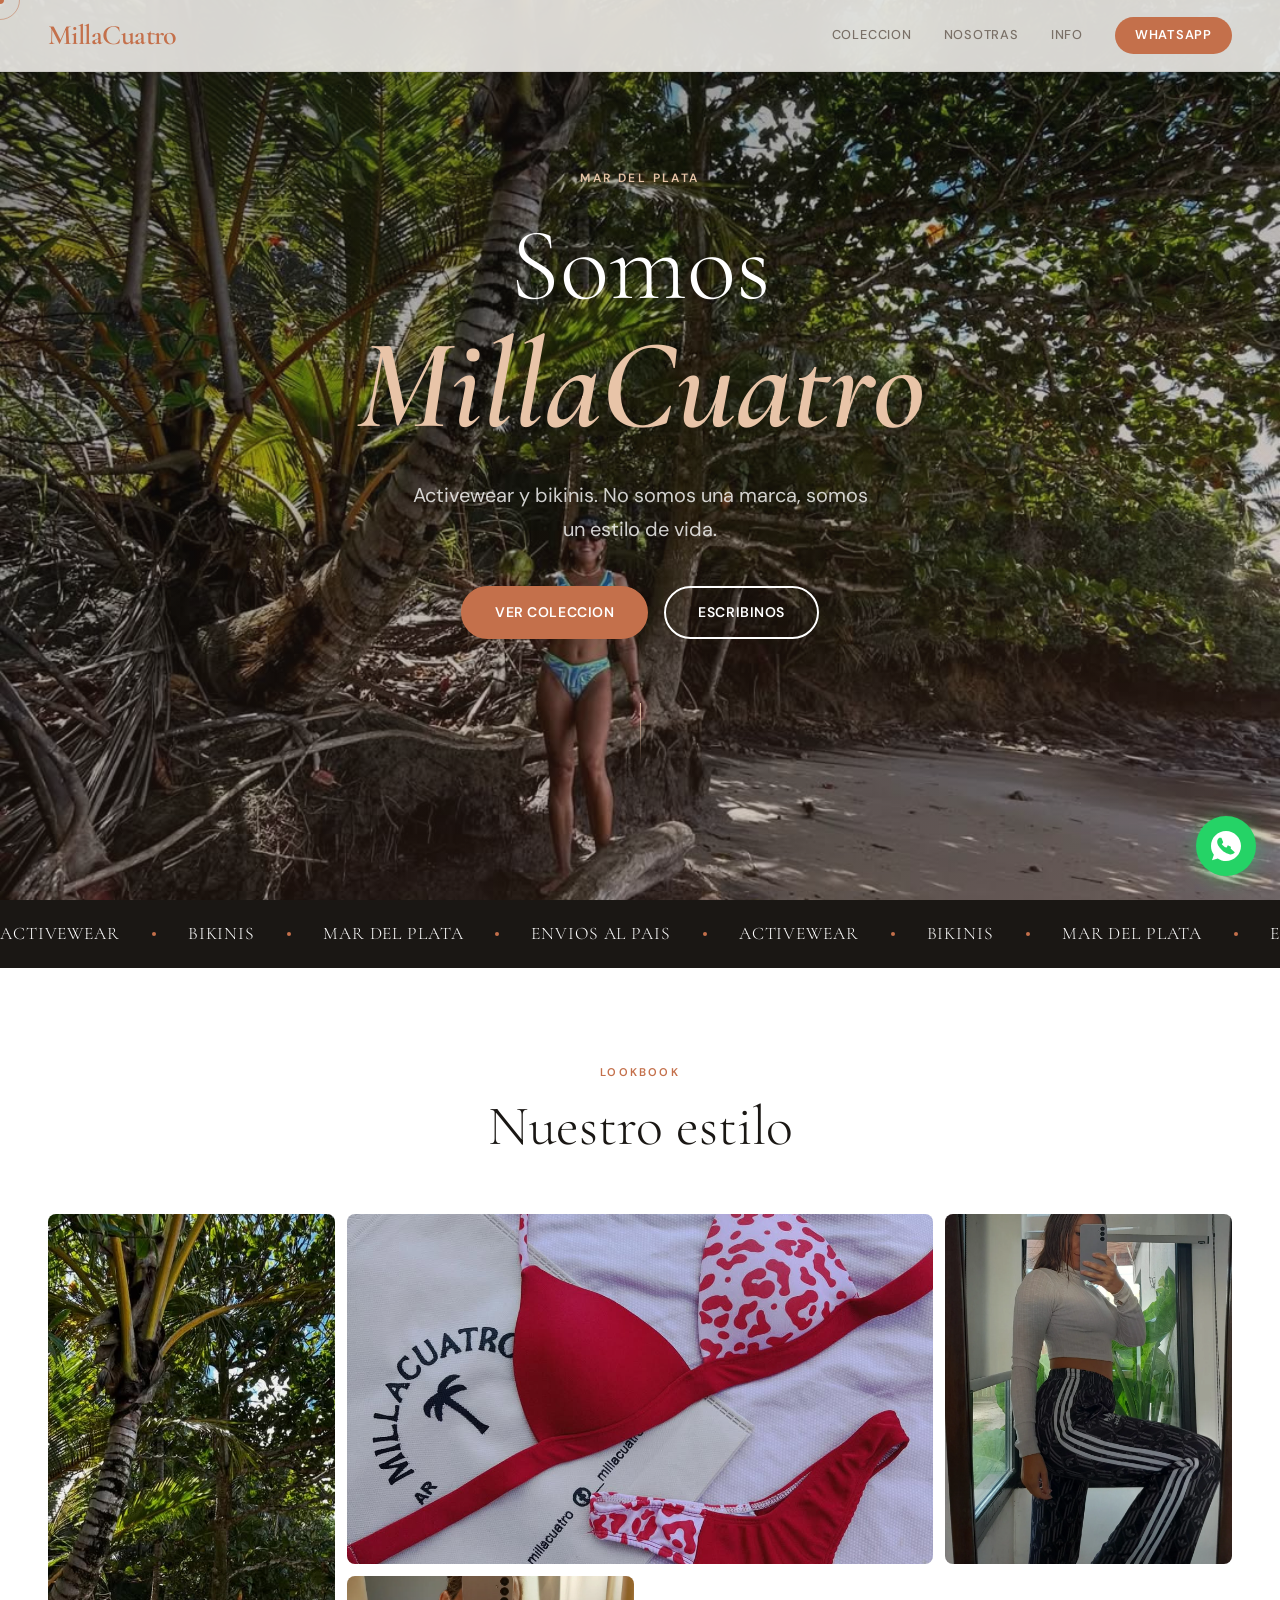
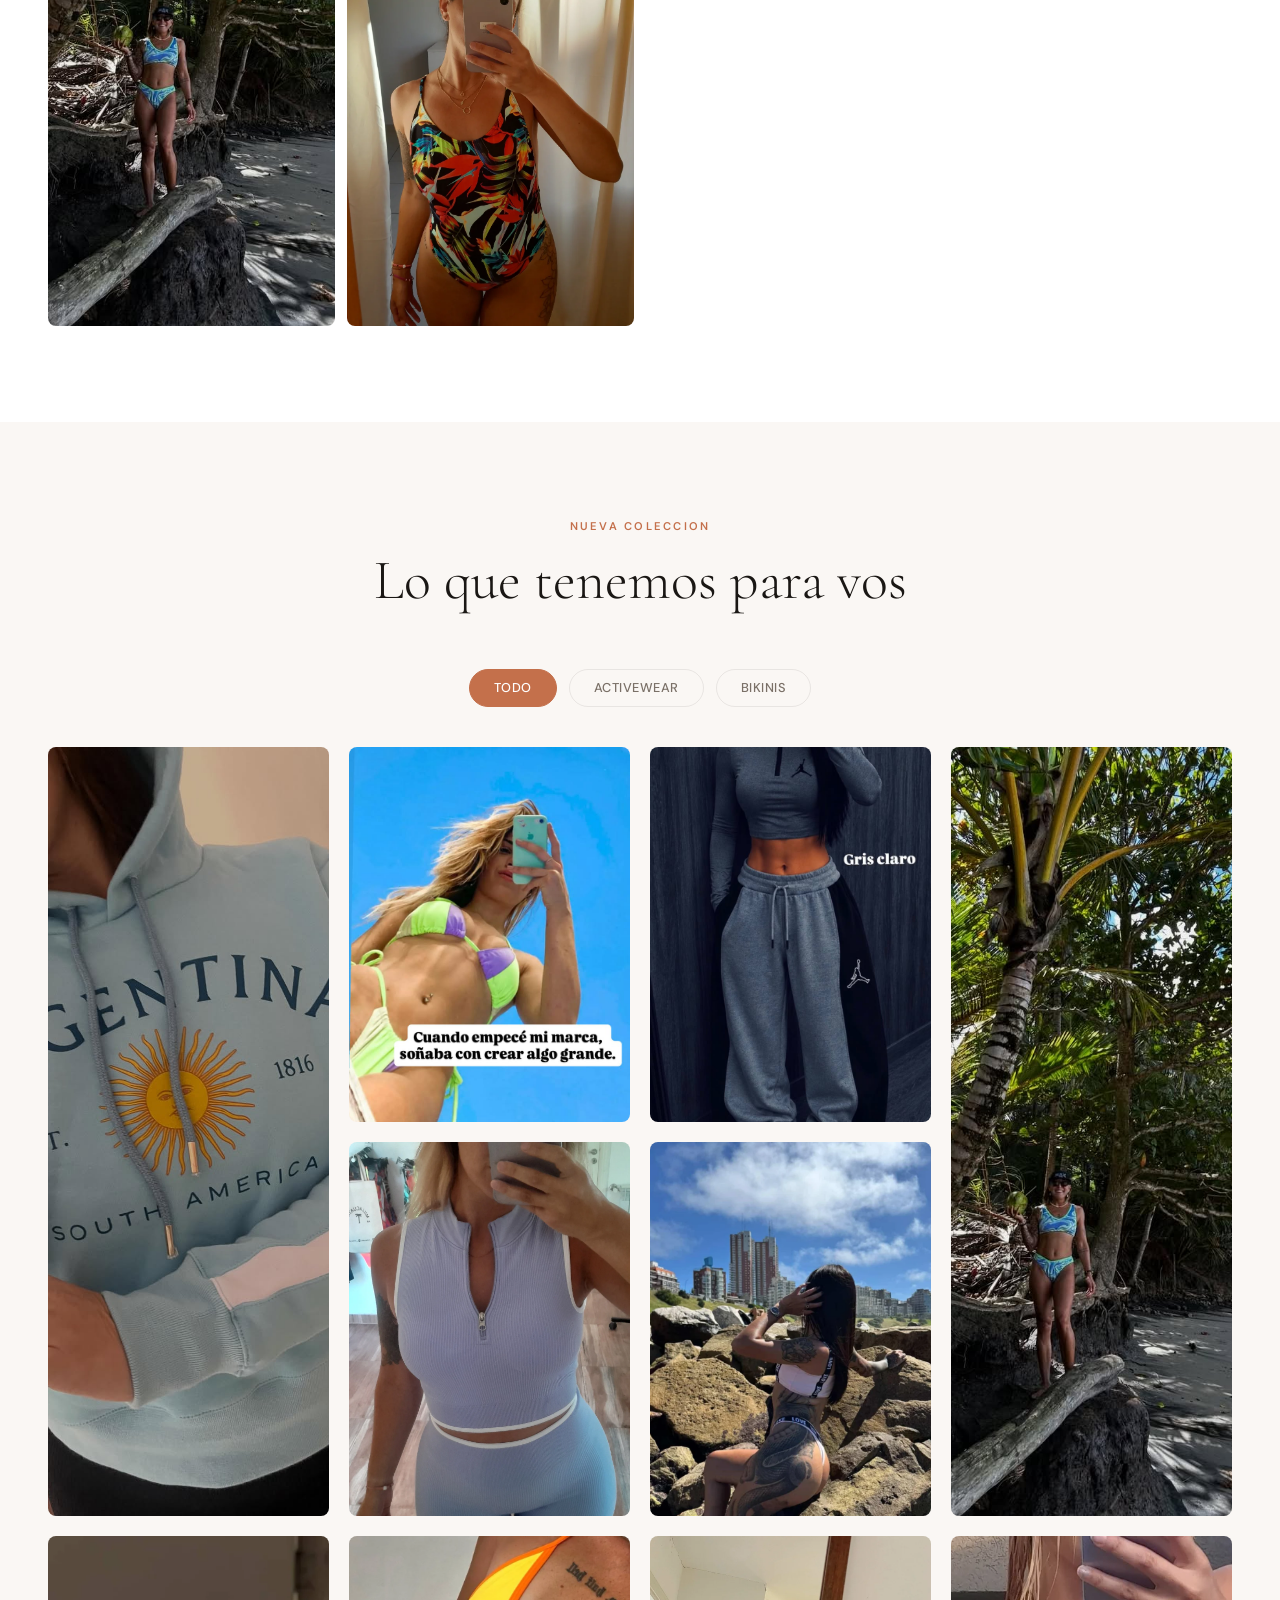
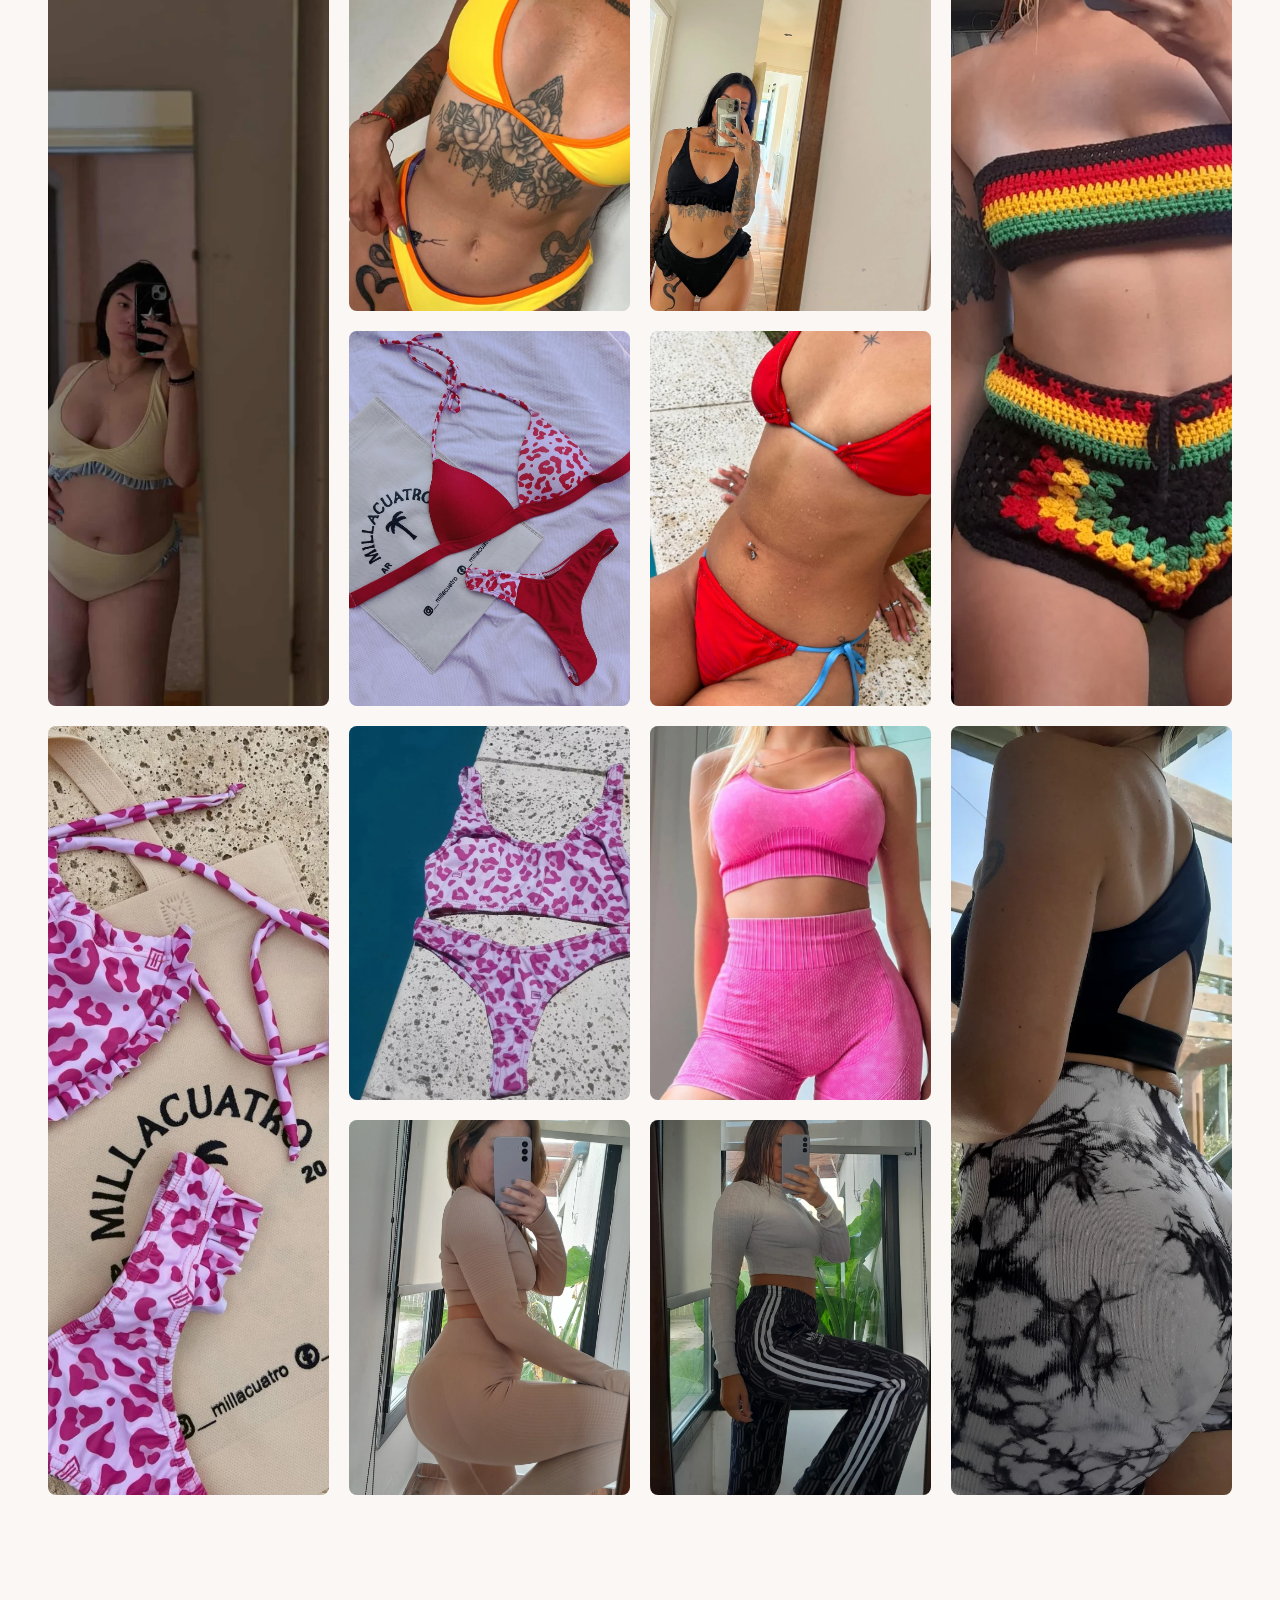
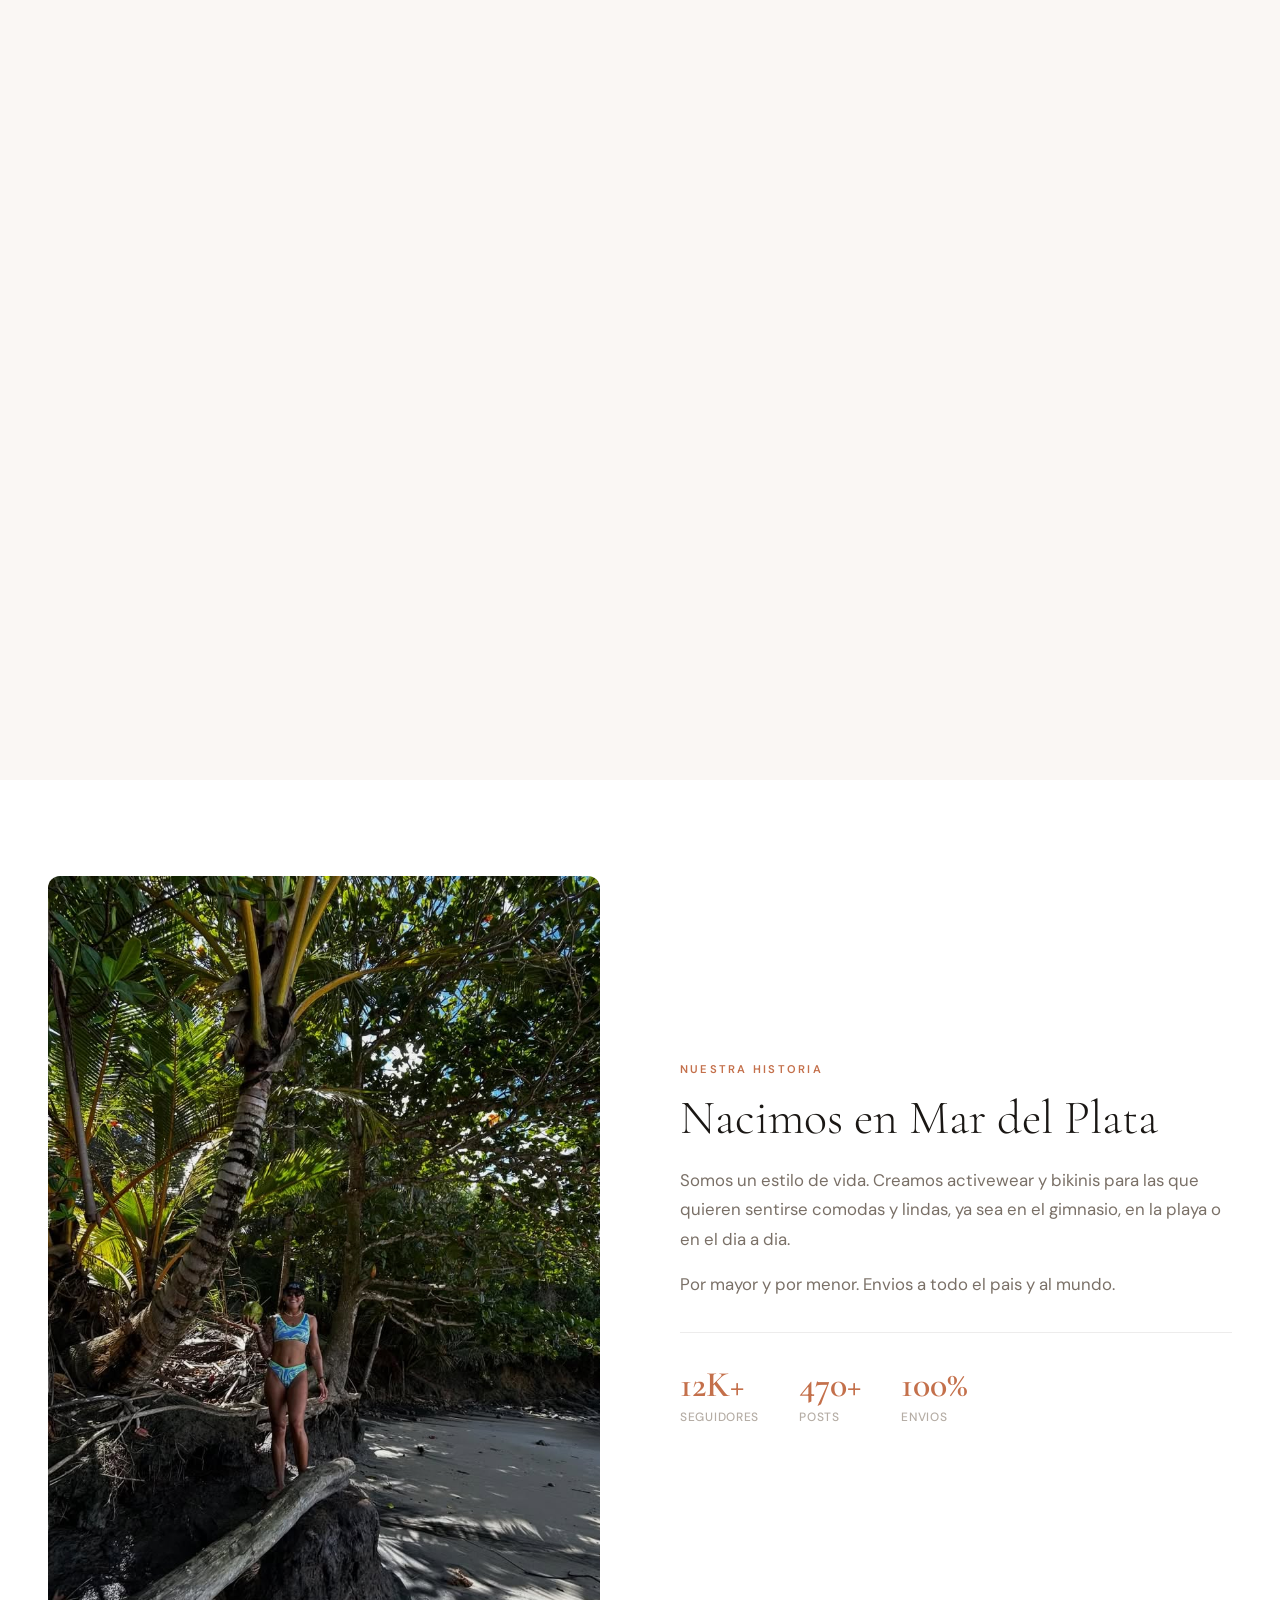
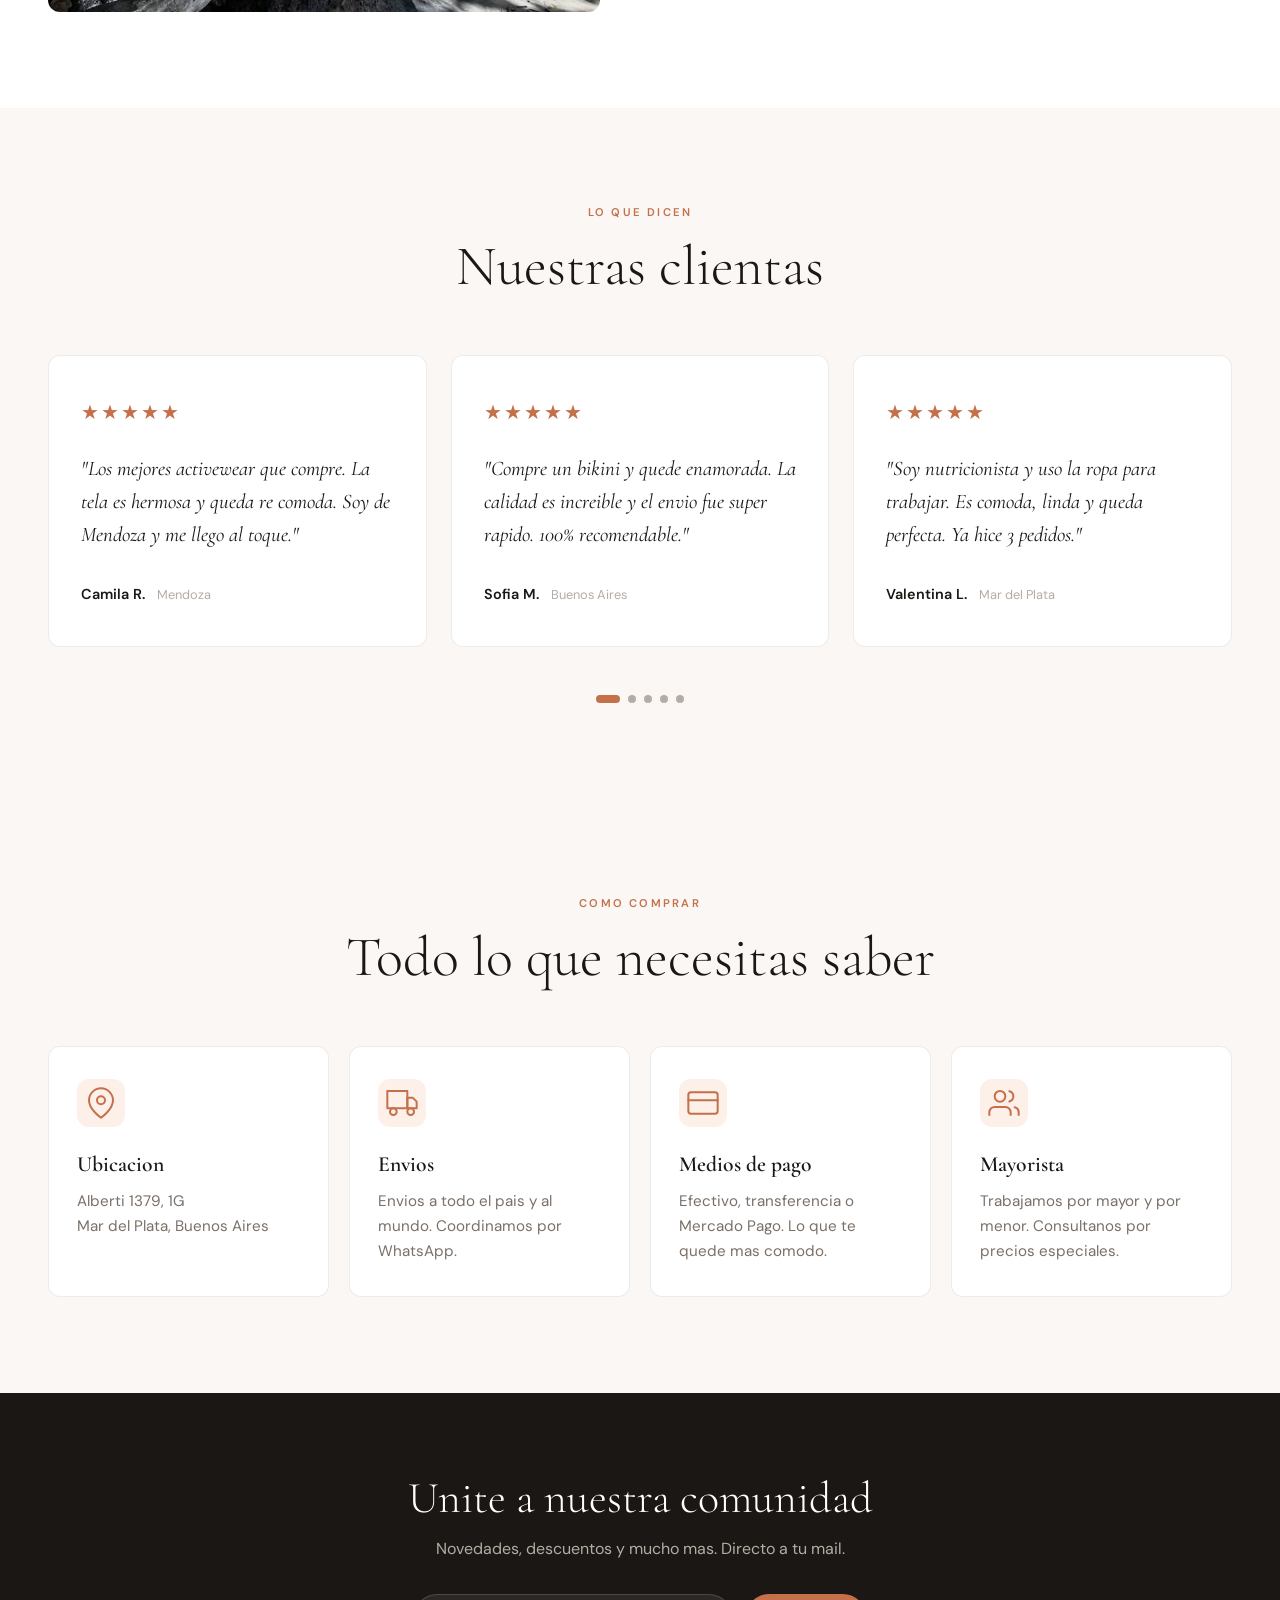
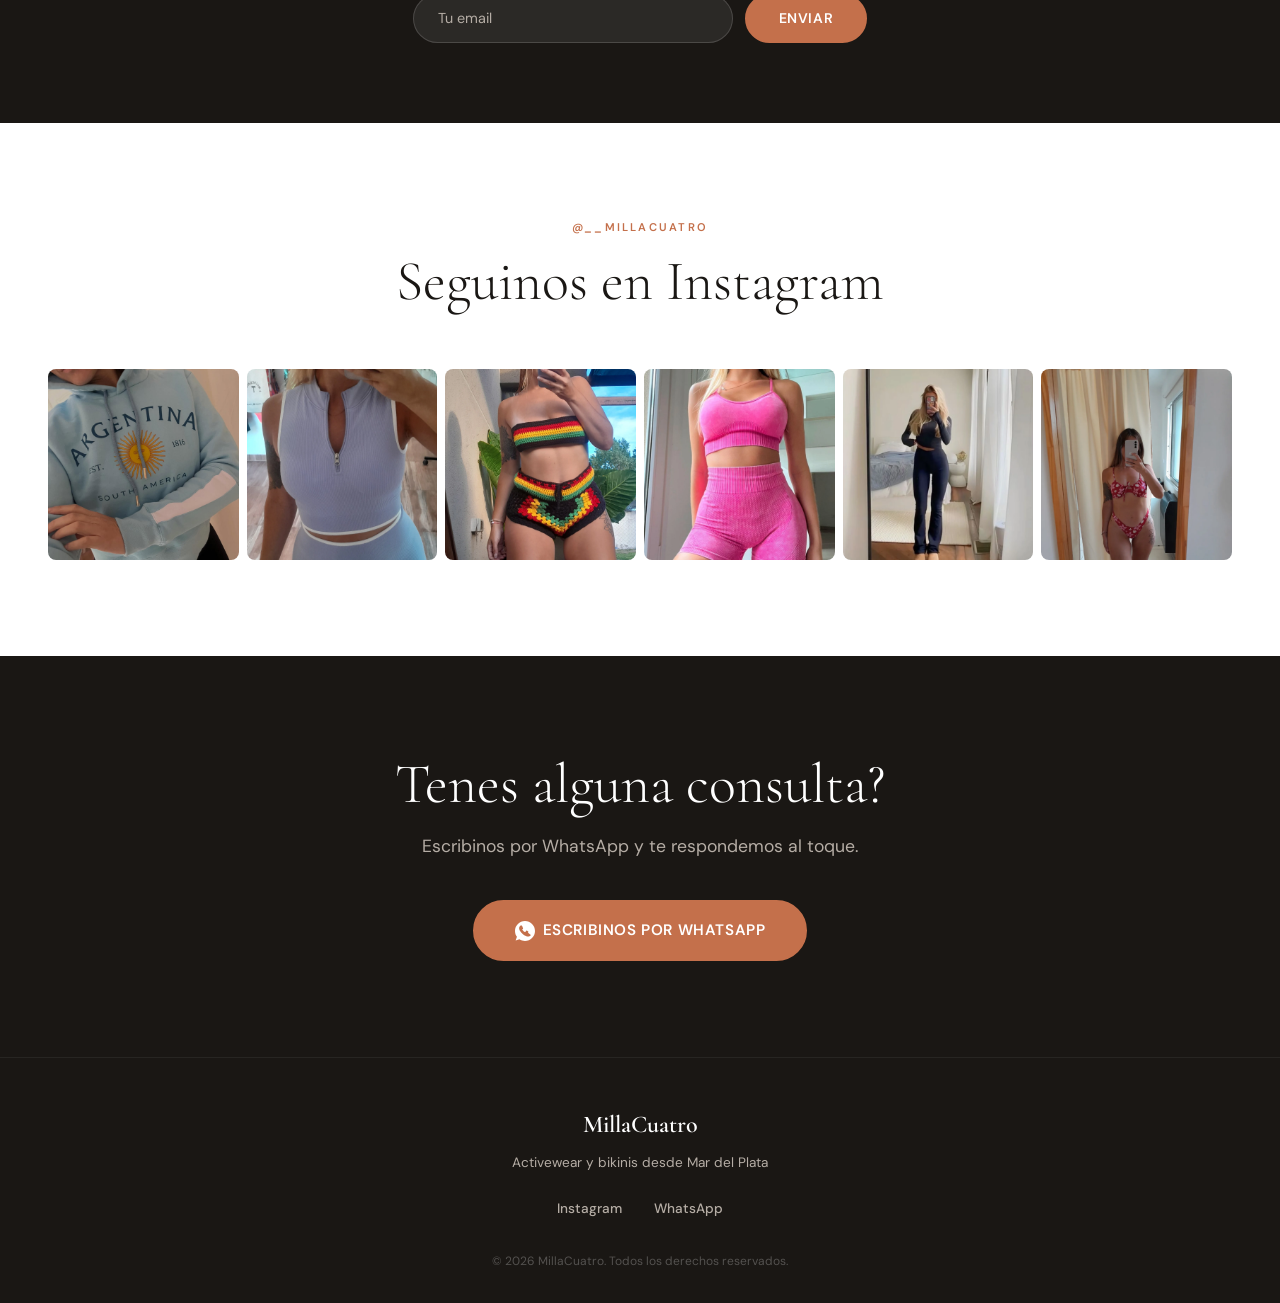
==== commit efca6850: "Add favicon + Open Graph meta tags with logo for sharing and browser tab" ====
--- a/docs/index.html
+++ b/docs/index.html
@@ -5,6 +5,17 @@
     <meta name="viewport" content="width=device-width, initial-scale=1.0">
     <title>MillaCuatro | Activewear y Bikinis en Mar del Plata</title>
     <meta name="description" content="MillaCuatro - Activewear y bikinis en Mar del Plata. Envios a todo el pais. Somos un estilo de vida.">
+    <link rel="icon" type="image/jpeg" href="assets/logo.jpeg">
+    <link rel="apple-touch-icon" href="assets/logo.jpeg">
+    <meta property="og:title" content="MillaCuatro | Activewear y Bikinis en Mar del Plata">
+    <meta property="og:description" content="Activewear y bikinis en Mar del Plata. Envios a todo el pais. Somos un estilo de vida.">
+    <meta property="og:image" content="https://millacuatro.vercel.app/assets/logo.jpeg">
+    <meta property="og:type" content="website">
+    <meta property="og:url" content="https://millacuatro.vercel.app">
+    <meta name="twitter:card" content="summary_large_image">
+    <meta name="twitter:title" content="MillaCuatro | Activewear y Bikinis en Mar del Plata">
+    <meta name="twitter:description" content="Activewear y bikinis en Mar del Plata. Envios a todo el pais.">
+    <meta name="twitter:image" content="https://millacuatro.vercel.app/assets/logo.jpeg">
     <link rel="preconnect" href="https://fonts.googleapis.com">
     <link rel="preconnect" href="https://fonts.gstatic.com" crossorigin>
     <link href="https://fonts.googleapis.com/css2?family=Cormorant+Garamond:ital,wght@0,300;0,400;0,600;0,700;1,300;1,400&family=DM+Sans:ital,wght@0,300;0,400;0,500;0,600;0,700;1,400&display=swap" rel="stylesheet">
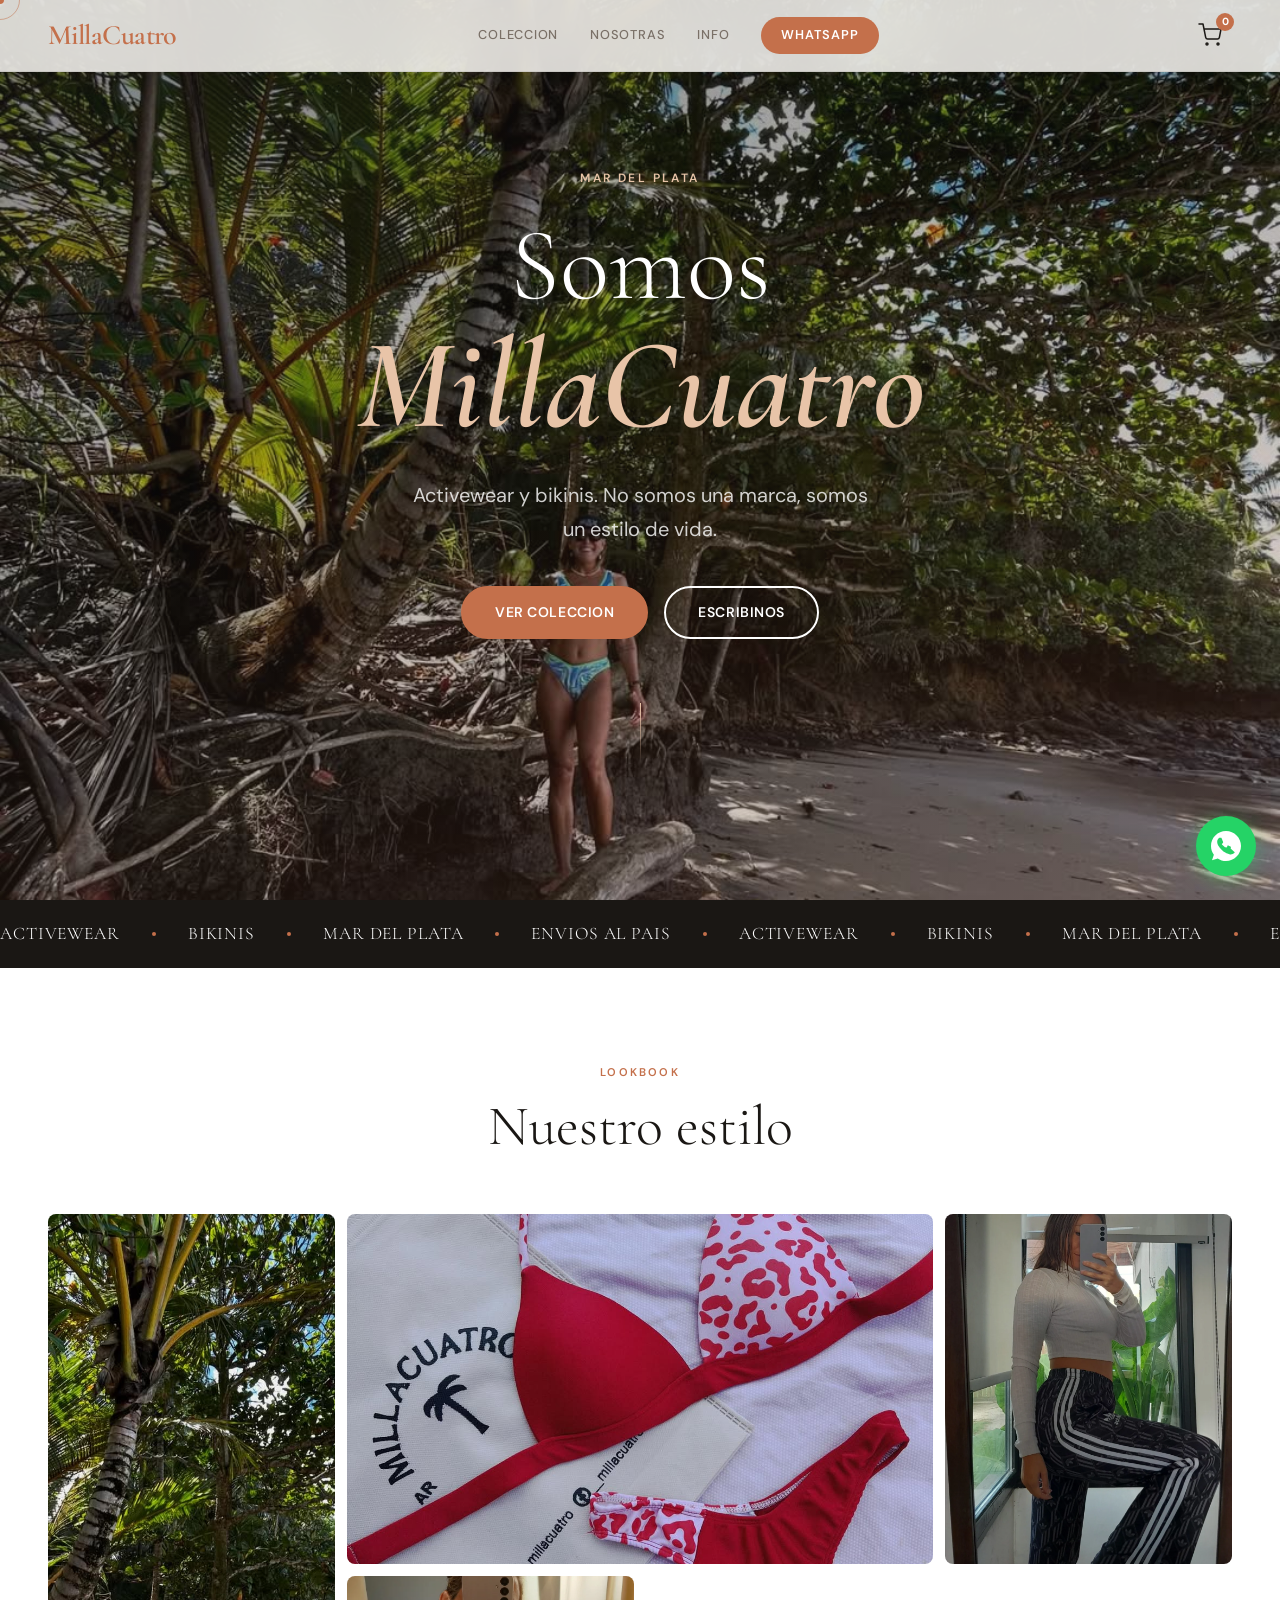
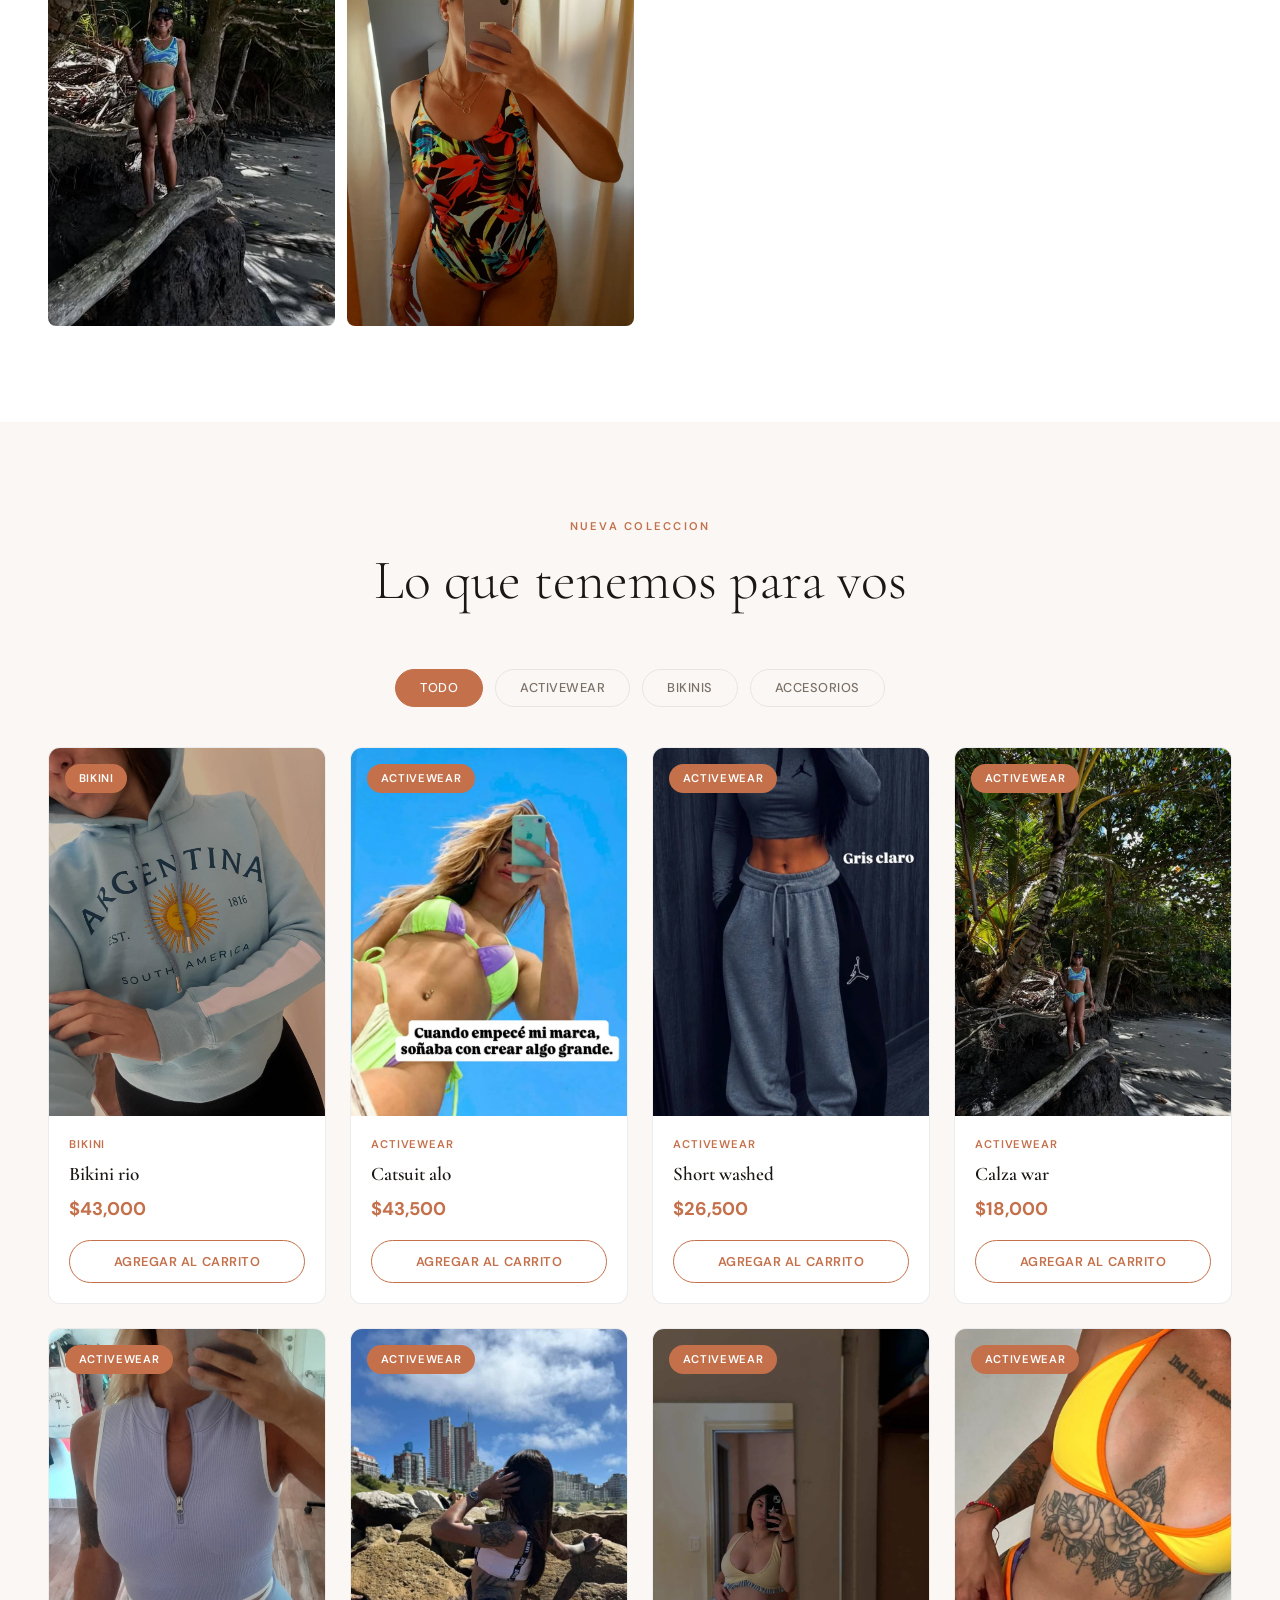
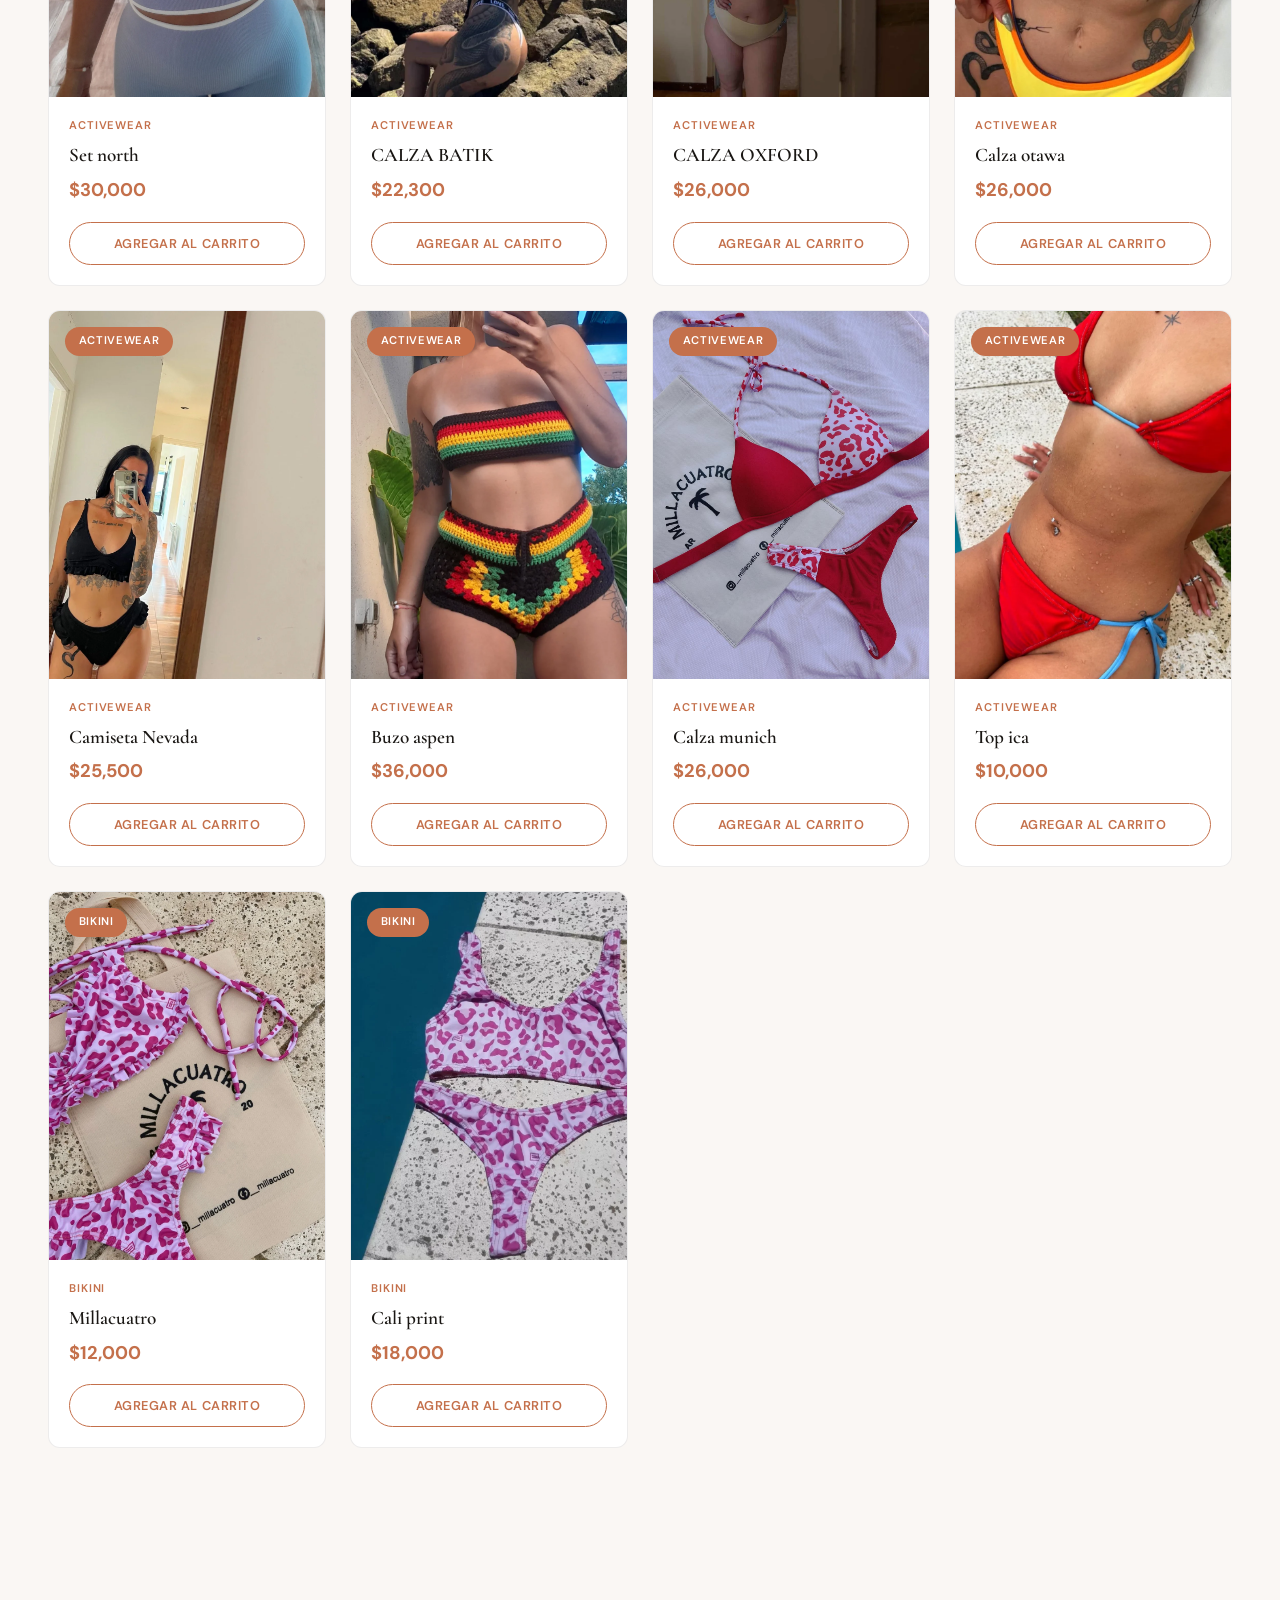
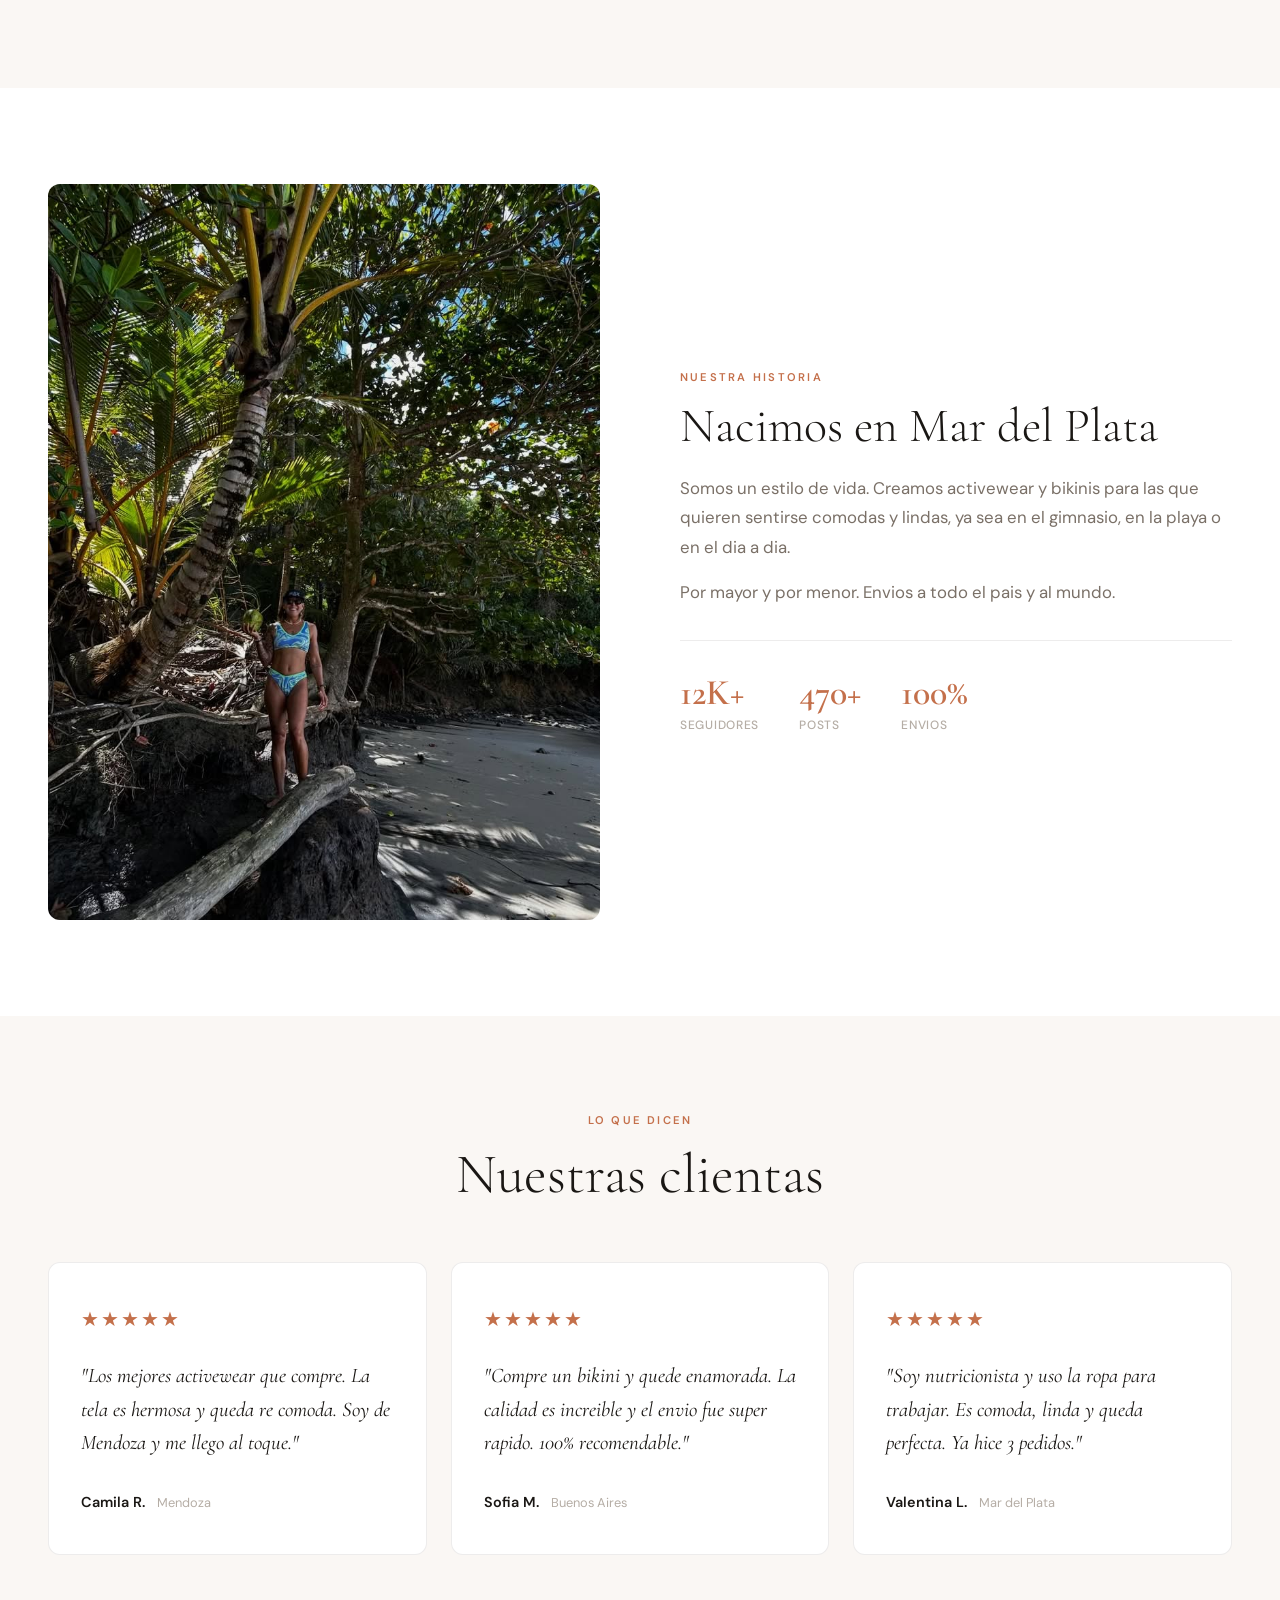
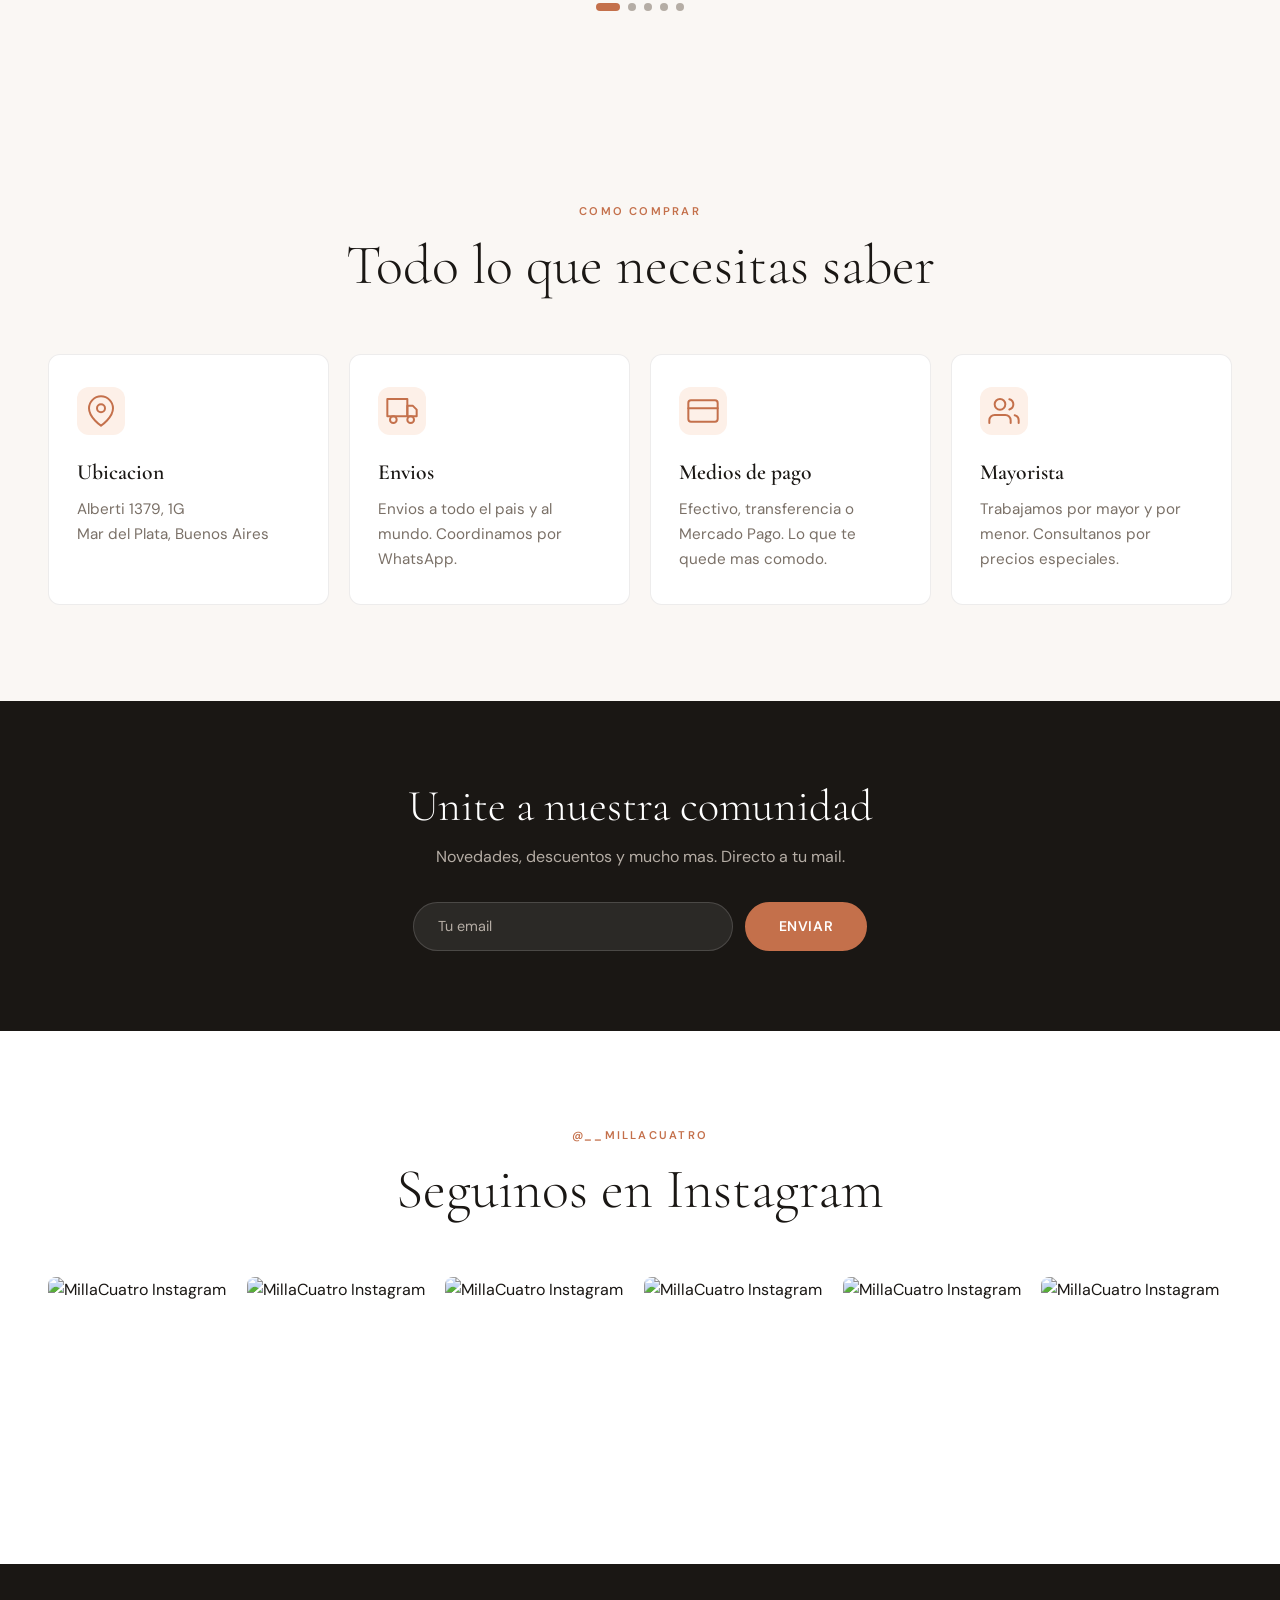
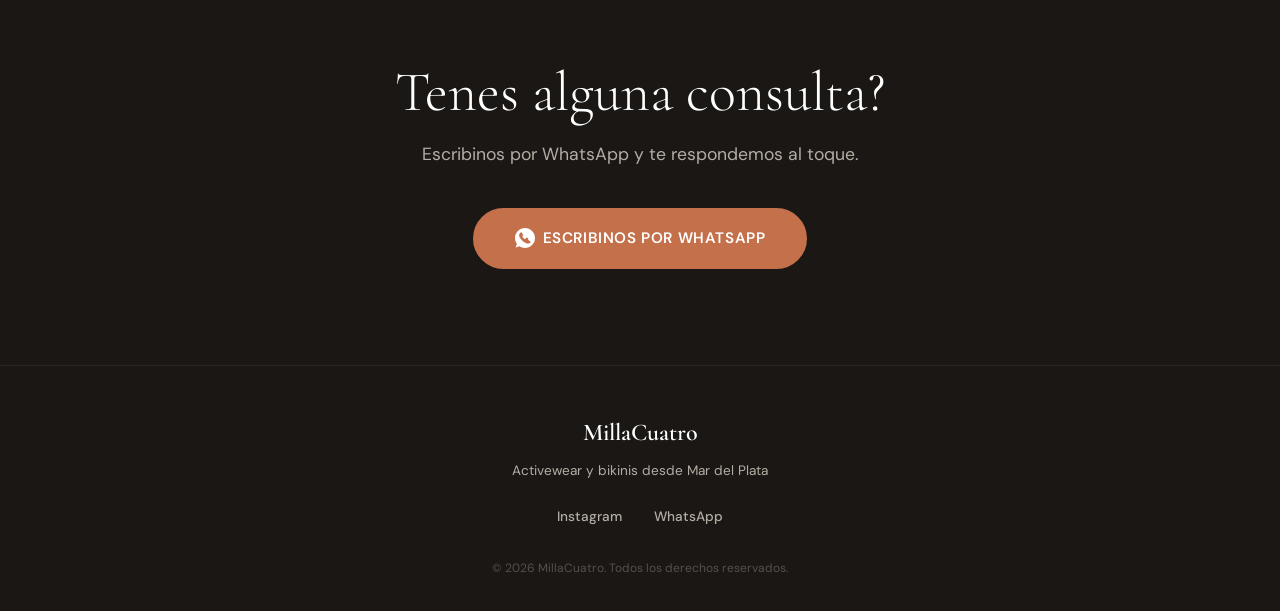
==== commit c7922a6c: "Rediseñar catalogo profesional y eliminar preloader" ====
--- a/docs/index.html
+++ b/docs/index.html
@@ -1,14 +1,17 @@
 <!DOCTYPE html>
 <html lang="es">
+
 <head>
     <meta charset="UTF-8">
     <meta name="viewport" content="width=device-width, initial-scale=1.0">
     <title>MillaCuatro | Activewear y Bikinis en Mar del Plata</title>
-    <meta name="description" content="MillaCuatro - Activewear y bikinis en Mar del Plata. Envios a todo el pais. Somos un estilo de vida.">
+    <meta name="description"
+        content="MillaCuatro - Activewear y bikinis en Mar del Plata. Envios a todo el pais. Somos un estilo de vida.">
     <link rel="icon" type="image/jpeg" href="assets/logo.jpeg">
     <link rel="apple-touch-icon" href="assets/logo.jpeg">
     <meta property="og:title" content="MillaCuatro | Activewear y Bikinis en Mar del Plata">
-    <meta property="og:description" content="Activewear y bikinis en Mar del Plata. Envios a todo el pais. Somos un estilo de vida.">
+    <meta property="og:description"
+        content="Activewear y bikinis en Mar del Plata. Envios a todo el pais. Somos un estilo de vida.">
     <meta property="og:image" content="https://millacuatro.vercel.app/assets/logo.jpeg">
     <meta property="og:type" content="website">
     <meta property="og:url" content="https://millacuatro.vercel.app">
@@ -18,18 +21,13 @@
     <meta name="twitter:image" content="https://millacuatro.vercel.app/assets/logo.jpeg">
     <link rel="preconnect" href="https://fonts.googleapis.com">
     <link rel="preconnect" href="https://fonts.gstatic.com" crossorigin>
-    <link href="https://fonts.googleapis.com/css2?family=Cormorant+Garamond:ital,wght@0,300;0,400;0,600;0,700;1,300;1,400&family=DM+Sans:ital,wght@0,300;0,400;0,500;0,600;0,700;1,400&display=swap" rel="stylesheet">
+    <link
+        href="https://fonts.googleapis.com/css2?family=Cormorant+Garamond:ital,wght@0,300;0,400;0,600;0,700;1,300;1,400&family=DM+Sans:ital,wght@0,300;0,400;0,500;0,600;0,700;1,400&display=swap"
+        rel="stylesheet">
     <link rel="stylesheet" href="css/styles.css">
 </head>
+
 <body>
-
-    <!-- Preloader -->
-    <div class="preloader" id="preloader">
-        <div class="preloader__inner">
-            <span class="preloader__logo">MillaCuatro</span>
-            <div class="preloader__bar"><div class="preloader__bar-fill"></div></div>
-        </div>
-    </div>
 
     <!-- Custom Cursor -->
     <div class="cursor" id="cursor"></div>
@@ -45,6 +43,15 @@
                 <a href="#info" class="header__link">Info</a>
                 <a href="#contacto" class="header__link header__link--cta">WhatsApp</a>
             </nav>
+            <button class="header__cart-btn" id="cart-btn" aria-label="Carrito">
+                <svg viewBox="0 0 24 24" fill="none" stroke="currentColor" stroke-width="1.5" stroke-linecap="round"
+                    stroke-linejoin="round" width="24" height="24">
+                    <circle cx="9" cy="21" r="1"></circle>
+                    <circle cx="20" cy="21" r="1"></circle>
+                    <path d="M1 1h4l2.68 13.39a2 2 0 0 0 2 1.61h9.72a2 2 0 0 0 2-1.61L23 6H6"></path>
+                </svg>
+                <span class="header__cart-count" id="cart-count">0</span>
+            </button>
             <button class="header__burger" id="burger" aria-label="Menu">
                 <span></span>
                 <span></span>
@@ -77,10 +84,12 @@
                 <span class="hero__title-line">Somos</span>
                 <span class="hero__title-line hero__title-line--accent">MillaCuatro</span>
             </h1>
-            <p class="hero__subtitle anim-fade-up" style="animation-delay: 0.3s">Activewear y bikinis. No somos una marca, somos un estilo de vida.</p>
+            <p class="hero__subtitle anim-fade-up" style="animation-delay: 0.3s">Activewear y bikinis. No somos una
+                marca, somos un estilo de vida.</p>
             <div class="hero__actions anim-fade-up" style="animation-delay: 0.45s">
                 <a href="#coleccion" class="btn btn--primary">Ver coleccion</a>
-                <a href="https://wa.me/5492233396959" class="btn btn--outline" target="_blank" rel="noopener">Escribinos</a>
+                <a href="https://wa.me/5492233396959" class="btn btn--outline" target="_blank"
+                    rel="noopener">Escribinos</a>
             </div>
             <div class="hero__scroll anim-fade-up" style="animation-delay: 0.6s">
                 <div class="hero__scroll-line"></div>
@@ -146,19 +155,20 @@
         </div>
     </section>
 
-    <!-- Galeria de Productos -->
-    <section class="gallery" id="coleccion">
+    <!-- Catalogo -->
+    <section class="catalog" id="coleccion">
         <div class="container">
             <div class="section-header">
                 <p class="section-header__tag anim-reveal">Nueva coleccion</p>
                 <h2 class="section-header__title anim-reveal">Lo que tenemos para vos</h2>
             </div>
-            <div class="gallery__filters anim-reveal">
-                <button class="gallery__filter active" data-filter="all">Todo</button>
-                <button class="gallery__filter" data-filter="activewear">Activewear</button>
-                <button class="gallery__filter" data-filter="bikini">Bikinis</button>
-            </div>
-            <div class="gallery__grid" id="gallery-grid">
+            <div class="catalog__filters anim-reveal">
+                <button class="catalog__filter active" data-filter="all">Todo</button>
+                <button class="catalog__filter" data-filter="activewear">Activewear</button>
+                <button class="catalog__filter" data-filter="bikini">Bikinis</button>
+                <button class="catalog__filter" data-filter="accesorio">Accesorios</button>
+            </div>
+            <div class="catalog__grid" id="catalog-grid">
                 <!-- Se llena con JS -->
             </div>
         </div>
@@ -175,7 +185,8 @@
                     <p class="section-header__tag anim-reveal">Nuestra historia</p>
                     <h2 class="about__title anim-reveal">Nacimos en Mar del Plata</h2>
                     <p class="about__desc anim-reveal">
-                        Somos un estilo de vida. Creamos activewear y bikinis para las que quieren sentirse comodas y lindas, ya sea en el gimnasio, en la playa o en el dia a dia.
+                        Somos un estilo de vida. Creamos activewear y bikinis para las que quieren sentirse comodas y
+                        lindas, ya sea en el gimnasio, en la playa o en el dia a dia.
                     </p>
                     <p class="about__desc anim-reveal">
                         Por mayor y por menor. Envios a todo el pais y al mundo.
@@ -211,7 +222,8 @@
                     <div class="testimonials__slide">
                         <div class="testimonials__card">
                             <div class="testimonials__stars">&#9733;&#9733;&#9733;&#9733;&#9733;</div>
-                            <p class="testimonials__text">"Los mejores activewear que compre. La tela es hermosa y queda re comoda. Soy de Mendoza y me llego al toque."</p>
+                            <p class="testimonials__text">"Los mejores activewear que compre. La tela es hermosa y queda
+                                re comoda. Soy de Mendoza y me llego al toque."</p>
                             <div class="testimonials__author">
                                 <span class="testimonials__name">Camila R.</span>
                                 <span class="testimonials__location">Mendoza</span>
@@ -221,7 +233,8 @@
                     <div class="testimonials__slide">
                         <div class="testimonials__card">
                             <div class="testimonials__stars">&#9733;&#9733;&#9733;&#9733;&#9733;</div>
-                            <p class="testimonials__text">"Compre un bikini y quede enamorada. La calidad es increible y el envio fue super rapido. 100% recomendable."</p>
+                            <p class="testimonials__text">"Compre un bikini y quede enamorada. La calidad es increible y
+                                el envio fue super rapido. 100% recomendable."</p>
                             <div class="testimonials__author">
                                 <span class="testimonials__name">Sofia M.</span>
                                 <span class="testimonials__location">Buenos Aires</span>
@@ -231,7 +244,8 @@
                     <div class="testimonials__slide">
                         <div class="testimonials__card">
                             <div class="testimonials__stars">&#9733;&#9733;&#9733;&#9733;&#9733;</div>
-                            <p class="testimonials__text">"Soy nutricionista y uso la ropa para trabajar. Es comoda, linda y queda perfecta. Ya hice 3 pedidos."</p>
+                            <p class="testimonials__text">"Soy nutricionista y uso la ropa para trabajar. Es comoda,
+                                linda y queda perfecta. Ya hice 3 pedidos."</p>
                             <div class="testimonials__author">
                                 <span class="testimonials__name">Valentina L.</span>
                                 <span class="testimonials__location">Mar del Plata</span>
@@ -241,7 +255,8 @@
                     <div class="testimonials__slide">
                         <div class="testimonials__card">
                             <div class="testimonials__stars">&#9733;&#9733;&#9733;&#9733;&#9733;</div>
-                            <p class="testimonials__text">"El mejor lugar para comprar activewear. Los colores son hermosos y los precios son muy buenos para la calidad."</p>
+                            <p class="testimonials__text">"El mejor lugar para comprar activewear. Los colores son
+                                hermosos y los precios son muy buenos para la calidad."</p>
                             <div class="testimonials__author">
                                 <span class="testimonials__name">Julieta P.</span>
                                 <span class="testimonials__location">Cordoba</span>
@@ -251,7 +266,8 @@
                     <div class="testimonials__slide">
                         <div class="testimonials__card">
                             <div class="testimonials__stars">&#9733;&#9733;&#9733;&#9733;&#9733;</div>
-                            <p class="testimonials__text">"Les compre a mis amigas y todas quedaron encantadas. Son re lindos y muy comodos para el gym y la playa."</p>
+                            <p class="testimonials__text">"Les compre a mis amigas y todas quedaron encantadas. Son re
+                                lindos y muy comodos para el gym y la playa."</p>
                             <div class="testimonials__author">
                                 <span class="testimonials__name">Lucia A.</span>
                                 <span class="testimonials__location">Santa Fe</span>
@@ -274,28 +290,48 @@
             <div class="info__grid">
                 <div class="info__card anim-reveal">
                     <div class="info__card-icon">
-                        <svg width="32" height="32" viewBox="0 0 24 24" fill="none" stroke="currentColor" stroke-width="1.5" stroke-linecap="round" stroke-linejoin="round"><path d="M21 10c0 7-9 13-9 13s-9-6-9-13a9 9 0 0 1 18 0z"/><circle cx="12" cy="10" r="3"/></svg>
+                        <svg width="32" height="32" viewBox="0 0 24 24" fill="none" stroke="currentColor"
+                            stroke-width="1.5" stroke-linecap="round" stroke-linejoin="round">
+                            <path d="M21 10c0 7-9 13-9 13s-9-6-9-13a9 9 0 0 1 18 0z" />
+                            <circle cx="12" cy="10" r="3" />
+                        </svg>
                     </div>
                     <h3 class="info__card-title">Ubicacion</h3>
                     <p class="info__card-text">Alberti 1379, 1G<br>Mar del Plata, Buenos Aires</p>
                 </div>
                 <div class="info__card anim-reveal">
                     <div class="info__card-icon">
-                        <svg width="32" height="32" viewBox="0 0 24 24" fill="none" stroke="currentColor" stroke-width="1.5" stroke-linecap="round" stroke-linejoin="round"><rect x="1" y="3" width="15" height="13"/><polygon points="16 8 20 8 23 11 23 16 16 16 16 8"/><circle cx="5.5" cy="18.5" r="2.5"/><circle cx="18.5" cy="18.5" r="2.5"/></svg>
+                        <svg width="32" height="32" viewBox="0 0 24 24" fill="none" stroke="currentColor"
+                            stroke-width="1.5" stroke-linecap="round" stroke-linejoin="round">
+                            <rect x="1" y="3" width="15" height="13" />
+                            <polygon points="16 8 20 8 23 11 23 16 16 16 16 8" />
+                            <circle cx="5.5" cy="18.5" r="2.5" />
+                            <circle cx="18.5" cy="18.5" r="2.5" />
+                        </svg>
                     </div>
                     <h3 class="info__card-title">Envios</h3>
                     <p class="info__card-text">Envios a todo el pais y al mundo. Coordinamos por WhatsApp.</p>
                 </div>
                 <div class="info__card anim-reveal">
                     <div class="info__card-icon">
-                        <svg width="32" height="32" viewBox="0 0 24 24" fill="none" stroke="currentColor" stroke-width="1.5" stroke-linecap="round" stroke-linejoin="round"><rect x="1" y="4" width="22" height="16" rx="2" ry="2"/><line x1="1" y1="10" x2="23" y2="10"/></svg>
+                        <svg width="32" height="32" viewBox="0 0 24 24" fill="none" stroke="currentColor"
+                            stroke-width="1.5" stroke-linecap="round" stroke-linejoin="round">
+                            <rect x="1" y="4" width="22" height="16" rx="2" ry="2" />
+                            <line x1="1" y1="10" x2="23" y2="10" />
+                        </svg>
                     </div>
                     <h3 class="info__card-title">Medios de pago</h3>
                     <p class="info__card-text">Efectivo, transferencia o Mercado Pago. Lo que te quede mas comodo.</p>
                 </div>
                 <div class="info__card anim-reveal">
                     <div class="info__card-icon">
-                        <svg width="32" height="32" viewBox="0 0 24 24" fill="none" stroke="currentColor" stroke-width="1.5" stroke-linecap="round" stroke-linejoin="round"><path d="M17 21v-2a4 4 0 0 0-4-4H5a4 4 0 0 0-4 4v2"/><circle cx="9" cy="7" r="4"/><path d="M23 21v-2a4 4 0 0 0-3-3.87"/><path d="M16 3.13a4 4 0 0 1 0 7.75"/></svg>
+                        <svg width="32" height="32" viewBox="0 0 24 24" fill="none" stroke="currentColor"
+                            stroke-width="1.5" stroke-linecap="round" stroke-linejoin="round">
+                            <path d="M17 21v-2a4 4 0 0 0-4-4H5a4 4 0 0 0-4 4v2" />
+                            <circle cx="9" cy="7" r="4" />
+                            <path d="M23 21v-2a4 4 0 0 0-3-3.87" />
+                            <path d="M16 3.13a4 4 0 0 1 0 7.75" />
+                        </svg>
                     </div>
                     <h3 class="info__card-title">Mayorista</h3>
                     <p class="info__card-text">Trabajamos por mayor y por menor. Consultanos por precios especiales.</p>
@@ -339,7 +375,11 @@
                 <h2 class="cta__title">Tenes alguna consulta?</h2>
                 <p class="cta__text">Escribinos por WhatsApp y te respondemos al toque.</p>
                 <a href="https://wa.me/5492233396959" class="btn btn--primary btn--lg" target="_blank" rel="noopener">
-                    <svg width="20" height="20" viewBox="0 0 32 32" fill="currentColor" style="margin-right: 8px; vertical-align: middle;"><path d="M16.004 0h-.008C7.174 0 0 7.176 0 16c0 3.5 1.132 6.744 3.058 9.374L1.054 31.25l6.112-1.97C9.688 30.994 12.764 32 16.004 32 24.826 32 32 24.822 32 16S24.826 0 16.004 0zm9.326 22.594c-.39 1.096-1.932 2.008-3.158 2.27-.84.18-1.936.322-5.648-1.216-4.75-1.97-7.806-6.79-8.04-7.104-.226-.314-1.896-2.524-1.896-4.814s1.2-3.41 1.63-3.882c.39-.428.924-.56 1.23-.56.314 0 .628.004.902.016.29.012.68-.11 1.064.812.39.944 1.33 3.24 1.446 3.472.116.232.194.504-.04.818-.232.314-.39.504-.78.818-.39.314-.78.702-.112 1.336.668.634 1.186 1.14 1.818 1.834.816.892 1.51 1.17 2.054 1.302.544.132.856-.116 1.17-.648.2-.338.47-.884.736-1.418.188-.39.428-.438.722-.264.296.172 1.872.884 2.194 1.042.322.158.536.238.614.37.078.132.078.764-.312 1.86z"/></svg>
+                    <svg width="20" height="20" viewBox="0 0 32 32" fill="currentColor"
+                        style="margin-right: 8px; vertical-align: middle;">
+                        <path
+                            d="M16.004 0h-.008C7.174 0 0 7.176 0 16c0 3.5 1.132 6.744 3.058 9.374L1.054 31.25l6.112-1.97C9.688 30.994 12.764 32 16.004 32 24.826 32 32 24.822 32 16S24.826 0 16.004 0zm9.326 22.594c-.39 1.096-1.932 2.008-3.158 2.27-.84.18-1.936.322-5.648-1.216-4.75-1.97-7.806-6.79-8.04-7.104-.226-.314-1.896-2.524-1.896-4.814s1.2-3.41 1.63-3.882c.39-.428.924-.56 1.23-.56.314 0 .628.004.902.016.29.012.68-.11 1.064.812.39.944 1.33 3.24 1.446 3.472.116.232.194.504-.04.818-.232.314-.39.504-.78.818-.39.314-.78.702-.112 1.336.668.634 1.186 1.14 1.818 1.834.816.892 1.51 1.17 2.054 1.302.544.132.856-.116 1.17-.648.2-.338.47-.884.736-1.418.188-.39.428-.438.722-.264.296.172 1.872.884 2.194 1.042.322.158.536.238.614.37.078.132.078.764-.312 1.86z" />
+                    </svg>
                     Escribinos por WhatsApp
                 </a>
             </div>
@@ -355,8 +395,10 @@
                     <p class="footer__tagline">Activewear y bikinis desde Mar del Plata</p>
                 </div>
                 <div class="footer__links">
-                    <a href="https://www.instagram.com/__millacuatro/" target="_blank" rel="noopener" class="footer__link">Instagram</a>
-                    <a href="https://wa.me/5492233396959" target="_blank" rel="noopener" class="footer__link">WhatsApp</a>
+                    <a href="https://www.instagram.com/__millacuatro/" target="_blank" rel="noopener"
+                        class="footer__link">Instagram</a>
+                    <a href="https://wa.me/5492233396959" target="_blank" rel="noopener"
+                        class="footer__link">WhatsApp</a>
                 </div>
                 <p class="footer__copy">&copy; 2026 MillaCuatro. Todos los derechos reservados.</p>
             </div>
@@ -366,10 +408,13 @@
     <!-- Boton fijo de WhatsApp -->
     <a href="https://wa.me/5492233396959" class="whatsapp-float" target="_blank" rel="noopener" aria-label="WhatsApp">
         <svg viewBox="0 0 32 32" fill="white" xmlns="http://www.w3.org/2000/svg">
-            <path d="M16.004 0h-.008C7.174 0 0 7.176 0 16c0 3.5 1.132 6.744 3.058 9.374L1.054 31.25l6.112-1.97C9.688 30.994 12.764 32 16.004 32 24.826 32 32 24.822 32 16S24.826 0 16.004 0zm9.326 22.594c-.39 1.096-1.932 2.008-3.158 2.27-.84.18-1.936.322-5.648-1.216-4.75-1.97-7.806-6.79-8.04-7.104-.226-.314-1.896-2.524-1.896-4.814s1.2-3.41 1.63-3.882c.39-.428.924-.56 1.23-.56.314 0 .628.004.902.016.29.012.68-.11 1.064.812.39.944 1.33 3.24 1.446 3.472.116.232.194.504-.04.818-.232.314-.39.504-.78.818-.39.314-.78.702-.112 1.336.668.634 1.186 1.14 1.818 1.834.816.892 1.51 1.17 2.054 1.302.544.132.856-.116 1.17-.648.2-.338.47-.884.736-1.418.188-.39.428-.438.722-.264.296.172 1.872.884 2.194 1.042.322.158.536.238.614.37.078.132.078.764-.312 1.86z"/>
+            <path
+                d="M16.004 0h-.008C7.174 0 0 7.176 0 16c0 3.5 1.132 6.744 3.058 9.374L1.054 31.25l6.112-1.97C9.688 30.994 12.764 32 16.004 32 24.826 32 32 24.822 32 16S24.826 0 16.004 0zm9.326 22.594c-.39 1.096-1.932 2.008-3.158 2.27-.84.18-1.936.322-5.648-1.216-4.75-1.97-7.806-6.79-8.04-7.104-.226-.314-1.896-2.524-1.896-4.814s1.2-3.41 1.63-3.882c.39-.428.924-.56 1.23-.56.314 0 .628.004.902.016.29.012.68-.11 1.064.812.39.944 1.33 3.24 1.446 3.472.116.232.194.504-.04.818-.232.314-.39.504-.78.818-.39.314-.78.702-.112 1.336.668.634 1.186 1.14 1.818 1.834.816.892 1.51 1.17 2.054 1.302.544.132.856-.116 1.17-.648.2-.338.47-.884.736-1.418.188-.39.428-.438.722-.264.296.172 1.872.884 2.194 1.042.322.158.536.238.614.37.078.132.078.764-.312 1.86z" />
         </svg>
     </a>
 
+    <script src="js/products.js"></script>
     <script src="js/main.js"></script>
 </body>
+
 </html>
--- a/docs/css/styles.css
+++ b/docs/css/styles.css
@@ -117,8 +117,15 @@
 }
 
 @keyframes preloaderPulse {
-    0%, 100% { opacity: 1; }
-    50% { opacity: 0.5; }
+
+    0%,
+    100% {
+        opacity: 1;
+    }
+
+    50% {
+        opacity: 0.5;
+    }
 }
 
 .preloader__bar {
@@ -139,9 +146,17 @@
 }
 
 @keyframes preloaderBar {
-    0% { width: 0%; }
-    50% { width: 70%; }
-    100% { width: 100%; }
+    0% {
+        width: 0%;
+    }
+
+    50% {
+        width: 70%;
+    }
+
+    100% {
+        width: 100%;
+    }
 }
 
 /* ========================================
@@ -446,12 +461,10 @@
 .hero__overlay {
     position: absolute;
     inset: 0;
-    background: linear-gradient(
-        160deg,
-        rgba(26, 23, 20, 0.55) 0%,
-        rgba(26, 23, 20, 0.3) 40%,
-        rgba(196, 112, 75, 0.2) 100%
-    );
+    background: linear-gradient(160deg,
+            rgba(26, 23, 20, 0.55) 0%,
+            rgba(26, 23, 20, 0.3) 40%,
+            rgba(196, 112, 75, 0.2) 100%);
 }
 
 .hero__content {
@@ -519,8 +532,17 @@
 }
 
 @keyframes scrollPulse {
-    0%, 100% { opacity: 1; transform: scaleY(1); }
-    50% { opacity: 0.4; transform: scaleY(0.6); }
+
+    0%,
+    100% {
+        opacity: 1;
+        transform: scaleY(1);
+    }
+
+    50% {
+        opacity: 0.4;
+        transform: scaleY(0.6);
+    }
 }
 
 /* ========================================
@@ -543,7 +565,7 @@
     opacity: 0;
     transform: translateY(40px);
     transition: opacity 0.8s cubic-bezier(0.25, 0.46, 0.45, 0.94),
-                transform 0.8s cubic-bezier(0.25, 0.46, 0.45, 0.94);
+        transform 0.8s cubic-bezier(0.25, 0.46, 0.45, 0.94);
 }
 
 .anim-reveal.visible {
@@ -583,8 +605,13 @@
 }
 
 @keyframes marqueeScroll {
-    0% { transform: translateX(0); }
-    100% { transform: translateX(-50%); }
+    0% {
+        transform: translateX(0);
+    }
+
+    100% {
+        transform: translateX(-50%);
+    }
 }
 
 /* ========================================
@@ -677,14 +704,14 @@
 }
 
 /* ========================================
-   Gallery
-   ======================================== */
-.gallery {
+   Catalog
+   ======================================== */
+.catalog {
     padding: 6rem 0;
     background: var(--bg);
 }
 
-.gallery__filters {
+.catalog__filters {
     display: flex;
     justify-content: center;
     gap: 0.75rem;
@@ -692,7 +719,7 @@
     flex-wrap: wrap;
 }
 
-.gallery__filter {
+.catalog__filter {
     padding: 0.6rem 1.5rem;
     font-size: 0.8rem;
     font-weight: 500;
@@ -703,88 +730,138 @@
     border-radius: 50px;
     transition: all var(--transition);
     cursor: pointer;
-}
-
-.gallery__filter:hover {
+    background: transparent;
+}
+
+.catalog__filter:hover {
     border-color: var(--accent);
     color: var(--accent);
 }
 
-.gallery__filter.active {
+.catalog__filter.active {
     background: var(--accent);
     color: var(--white);
     border-color: var(--accent);
 }
 
-.gallery__grid {
+.catalog__grid {
     display: grid;
-    grid-template-columns: repeat(2, 1fr);
-    gap: 0.75rem;
-}
-
-.gallery__item {
+    grid-template-columns: repeat(auto-fill, minmax(260px, 1fr));
+    gap: 1.5rem;
+}
+
+.catalog__item {
+    background: var(--white);
+    border-radius: var(--radius);
+    overflow: hidden;
+    border: 1px solid var(--border);
+    transition: all var(--transition);
+    display: flex;
+    flex-direction: column;
+}
+
+.catalog__item:hover {
+    transform: translateY(-6px);
+    box-shadow: var(--shadow-md);
+    border-color: transparent;
+}
+
+.catalog__item-image {
     position: relative;
     aspect-ratio: 3 / 4;
     overflow: hidden;
-    border-radius: var(--radius-sm);
+    background: var(--bg-alt);
     cursor: pointer;
-    background: var(--bg-alt);
-    transition: opacity 0.5s, transform 0.5s;
-}
-
-.gallery__item.hidden {
-    opacity: 0;
-    transform: scale(0.8);
-    pointer-events: none;
-    position: absolute;
-    visibility: hidden;
-}
-
-.gallery__item:nth-child(3n + 1) {
-    grid-row: span 2;
-    aspect-ratio: auto;
-}
-
-.gallery__item img {
+}
+
+.catalog__item-image img {
     width: 100%;
     height: 100%;
     object-fit: cover;
     transition: transform 0.7s cubic-bezier(0.25, 0.46, 0.45, 0.94);
 }
 
-.gallery__item:hover img {
-    transform: scale(1.08);
-}
-
-.gallery__item-overlay {
+.catalog__item:hover .catalog__item-image img {
+    transform: scale(1.05);
+}
+
+.catalog__item-badge {
     position: absolute;
-    inset: 0;
-    background: linear-gradient(to top, rgba(26, 23, 20, 0.5) 0%, transparent 50%);
-    opacity: 0;
-    transition: opacity var(--transition);
-    display: flex;
-    align-items: flex-end;
+    top: 1rem;
+    left: 1rem;
+    background: var(--accent);
+    color: var(--white);
+    padding: 0.35rem 0.85rem;
+    font-size: 0.7rem;
+    font-weight: 600;
+    letter-spacing: 0.06em;
+    text-transform: uppercase;
+    border-radius: 50px;
+}
+
+.catalog__item-content {
     padding: 1.25rem;
-}
-
-.gallery__item:hover .gallery__item-overlay {
-    opacity: 1;
-}
-
-.gallery__item-label {
+    display: flex;
+    flex-direction: column;
+    flex: 1;
+}
+
+.catalog__item-category {
+    font-size: 0.7rem;
+    font-weight: 600;
+    letter-spacing: 0.08em;
+    text-transform: uppercase;
+    color: var(--accent);
+    margin-bottom: 0.5rem;
+}
+
+.catalog__item-title {
+    font-family: var(--font-heading);
+    font-size: 1.2rem;
+    font-weight: 600;
+    color: var(--text);
+    margin-bottom: 0.5rem;
+    line-height: 1.3;
+}
+
+.catalog__item-price {
+    font-size: 1.15rem;
+    font-weight: 700;
+    color: var(--accent);
+    margin-bottom: 1rem;
+}
+
+.catalog__add-btn {
+    margin-top: auto;
+    width: 100%;
+    padding: 0.75rem 1.25rem;
+    background: transparent;
+    color: var(--accent);
+    border: 1.5px solid var(--accent);
+    border-radius: 50px;
+    font-size: 0.8rem;
+    font-weight: 600;
+    letter-spacing: 0.04em;
+    cursor: pointer;
+    transition: all var(--transition-fast);
+    text-transform: uppercase;
+}
+
+.catalog__add-btn:hover {
+    background: var(--accent);
     color: var(--white);
-    font-size: 0.8rem;
-    font-weight: 500;
-    letter-spacing: 0.04em;
-}
-
-.gallery__item--empty {
+    transform: translateY(-2px);
+    box-shadow: 0 6px 20px rgba(196, 112, 75, 0.3);
+}
+
+.catalog__item--empty {
     display: flex;
     align-items: center;
     justify-content: center;
-    font-size: 0.8rem;
+    font-size: 0.9rem;
     color: var(--text-muted);
     font-style: italic;
+    padding: 3rem;
 }
 
 /* Lightbox */
@@ -1441,7 +1518,8 @@
         grid-template-rows: 200px 200px;
     }
 
-    .cursor, .cursor-follower {
+    .cursor,
+    .cursor-follower {
         display: none !important;
     }
 }
@@ -1450,7 +1528,9 @@
     Responsive: Hover media query for cursor
    ======================================== */
 @media (hover: none) {
-    .cursor, .cursor-follower {
+
+    .cursor,
+    .cursor-follower {
         display: none !important;
     }
 }
@@ -1477,8 +1557,335 @@
 
 /* ========================================
     Selection
-   ======================================== */
+    ======================================== */
 ::selection {
     background: var(--accent-light);
     color: var(--text);
+}
+
+/* ========================================
+    Cart Button Header
+    ======================================== */
+.header__cart-btn {
+    position: relative;
+    display: flex;
+    align-items: center;
+    justify-content: center;
+    width: 44px;
+    height: 44px;
+    margin-left: 0.5rem;
+    color: var(--text);
+    transition: transform var(--transition-fast);
+}
+
+.header__cart-btn:hover {
+    transform: translateY(-2px);
+    color: var(--accent);
+}
+
+.header__cart-count {
+    position: absolute;
+    top: 0;
+    right: -2px;
+    background: var(--accent);
+    color: var(--white);
+    font-size: 0.65rem;
+    font-weight: 700;
+    width: 18px;
+    height: 18px;
+    border-radius: 50%;
+    display: flex;
+    align-items: center;
+    justify-content: center;
+    padding-bottom: 1px;
+}
+
+.header__cart-btn.cart--added {
+    animation: cartPop 0.3s ease;
+}
+
+@keyframes cartPop {
+    0% {
+        transform: scale(1);
+    }
+
+    40% {
+        transform: scale(1.2);
+    }
+
+    100% {
+        transform: scale(1);
+    }
+}
+
+/* ========================================
+    Cart Sidebar
+    ======================================== */
+.cart {
+    position: fixed;
+    top: 0;
+    right: 0;
+    width: min(420px, 100vw);
+    height: 100vh;
+    background: var(--bg);
+    z-index: 2001;
+    transform: translateX(100%);
+    transition: transform 0.4s cubic-bezier(0.25, 0.46, 0.45, 0.94);
+    display: flex;
+    flex-direction: column;
+    box-shadow: -10px 0 40px rgba(0, 0, 0, 0.12);
+}
+
+.cart.active {
+    transform: translateX(0);
+}
+
+.cart__overlay {
+    position: fixed;
+    inset: 0;
+    background: rgba(26, 23, 20, 0.5);
+    z-index: 2000;
+    opacity: 0;
+    pointer-events: none;
+    transition: opacity 0.3s ease;
+    backdrop-filter: blur(2px);
+}
+
+.cart__overlay.active {
+    opacity: 1;
+    pointer-events: all;
+}
+
+.cart__header {
+    display: flex;
+    align-items: center;
+    justify-content: space-between;
+    padding: 1.5rem;
+    border-bottom: 1px solid var(--border);
+}
+
+.cart__title {
+    font-family: var(--font-heading);
+    font-size: 1.5rem;
+    font-weight: 600;
+}
+
+.cart__close {
+    width: 40px;
+    height: 40px;
+    border-radius: 50%;
+    display: flex;
+    align-items: center;
+    justify-content: center;
+    font-size: 1.75rem;
+    color: var(--text);
+    background: transparent;
+    transition: all var(--transition-fast);
+}
+
+.cart__close:hover {
+    background: var(--bg-alt);
+    color: var(--accent);
+}
+
+.cart__items {
+    flex: 1;
+    overflow-y: auto;
+    padding: 1.25rem 1.5rem;
+}
+
+.cart__empty {
+    text-align: center;
+    color: var(--text-muted);
+    font-style: italic;
+    padding: 3rem 0;
+}
+
+.cart__item {
+    display: flex;
+    gap: 1rem;
+    padding: 1.25rem 0;
+    border-bottom: 1px solid var(--border);
+}
+
+.cart__item:last-child {
+    border-bottom: none;
+}
+
+.cart__item-img {
+    width: 80px;
+    height: 100px;
+    object-fit: cover;
+    border-radius: var(--radius-sm);
+    flex-shrink: 0;
+    background: var(--bg-alt);
+}
+
+.cart__item-info {
+    flex: 1;
+    min-width: 0;
+}
+
+.cart__item-name {
+    font-family: var(--font-heading);
+    font-size: 1.1rem;
+    font-weight: 600;
+    color: var(--text);
+    margin-bottom: 0.35rem;
+}
+
+.cart__item-price {
+    font-size: 0.9rem;
+    font-weight: 600;
+    color: var(--accent);
+    margin-bottom: 0.75rem;
+}
+
+.cart__item-controls {
+    display: flex;
+    align-items: center;
+    gap: 0.75rem;
+    flex-wrap: wrap;
+}
+
+.cart__qty-btn {
+    width: 32px;
+    height: 32px;
+    border-radius: 50%;
+    border: 1.5px solid var(--border);
+    background: transparent;
+    display: flex;
+    align-items: center;
+    justify-content: center;
+    font-size: 1rem;
+    font-weight: 600;
+    color: var(--text);
+    transition: all var(--transition-fast);
+}
+
+.cart__qty-btn:hover {
+    background: var(--accent);
+    border-color: var(--accent);
+    color: var(--white);
+}
+
+.cart__qty {
+    font-size: 0.95rem;
+    font-weight: 700;
+    min-width: 24px;
+    text-align: center;
+}
+
+.cart__remove {
+    font-size: 0.75rem;
+    font-weight: 500;
+    letter-spacing: 0.06em;
+    text-transform: uppercase;
+    color: var(--text-muted);
+    background: transparent;
+    padding: 0.3rem 0.5rem;
+    margin-left: auto;
+    transition: color var(--transition-fast);
+}
+
+.cart__remove:hover {
+    color: #d94545;
+}
+
+.cart__footer {
+    padding: 1.5rem;
+    border-top: 1px solid var(--border);
+    background: var(--bg-alt);
+}
+
+.cart__total {
+    display: flex;
+    justify-content: space-between;
+    align-items: center;
+    font-size: 1.1rem;
+    font-weight: 600;
+    color: var(--text);
+    margin-bottom: 1rem;
+}
+
+.cart__total span:last-child {
+    font-size: 1.35rem;
+    color: var(--accent);
+}
+
+.cart__payment {
+    display: flex;
+    gap: 1rem;
+    margin-bottom: 1rem;
+}
+
+.cart__payment-label {
+    flex: 1;
+    display: flex;
+    align-items: center;
+    gap: 0.5rem;
+    padding: 0.65rem 1rem;
+    font-size: 0.85rem;
+    font-weight: 500;
+    border-radius: 50px;
+    border: 1.5px solid var(--border);
+    cursor: pointer;
+    transition: all var(--transition-fast);
+}
+
+.cart__payment-label:has(input:checked) {
+    border-color: var(--accent);
+    background: var(--accent-bg);
+    color: var(--accent);
+}
+
+.cart__payment-label input[type="radio"] {
+    accent-color: var(--accent);
+    cursor: pointer;
+}
+
+.btn--full {
+    width: 100%;
+}
+
+/* ========================================
+    Gallery Add Button
+    ======================================== */
+.gallery__add-btn {
+    position: absolute;
+    bottom: 1rem;
+    left: 50%;
+    transform: translateX(-50%) translateY(10px);
+    background: var(--accent);
+    color: var(--white);
+    border: none;
+    padding: 0.65rem 1.25rem;
+    font-size: 0.78rem;
+    font-weight: 600;
+    letter-spacing: 0.04em;
+    border-radius: 50px;
+    opacity: 0;
+    transition: all var(--transition);
+    cursor: pointer;
+    white-space: nowrap;
+    z-index: 2;
+}
+
+.gallery__item:hover .gallery__add-btn {
+    opacity: 1;
+    transform: translateX(-50%) translateY(0);
+}
+
+.gallery__add-btn:hover {
+    background: var(--accent-hover);
+    transform: translateX(-50%) translateY(-2px);
+    box-shadow: 0 8px 25px rgba(196, 112, 75, 0.35);
+}
+
+.gallery__item-price {
+    display: block;
+    color: var(--white);
+    font-weight: 700;
+    font-size: 0.85rem;
+    margin-top: 0.35rem;
 }
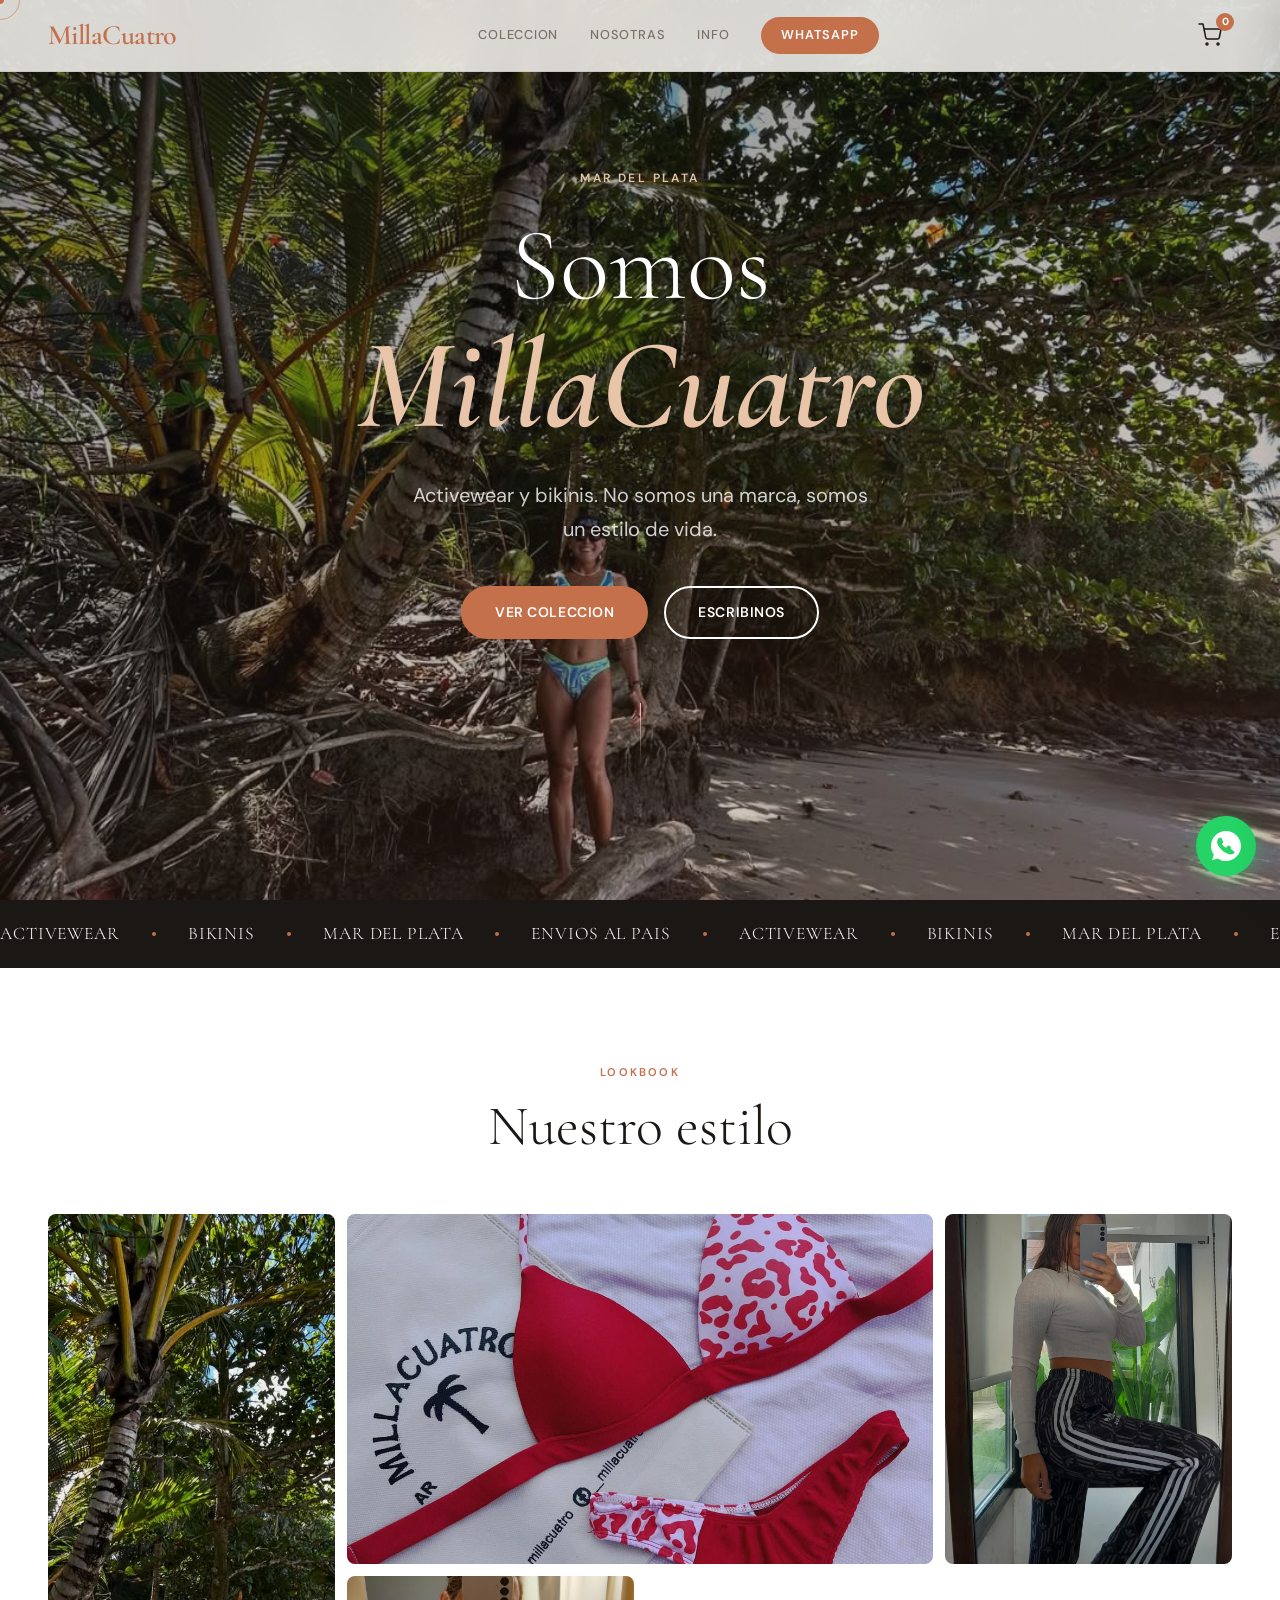
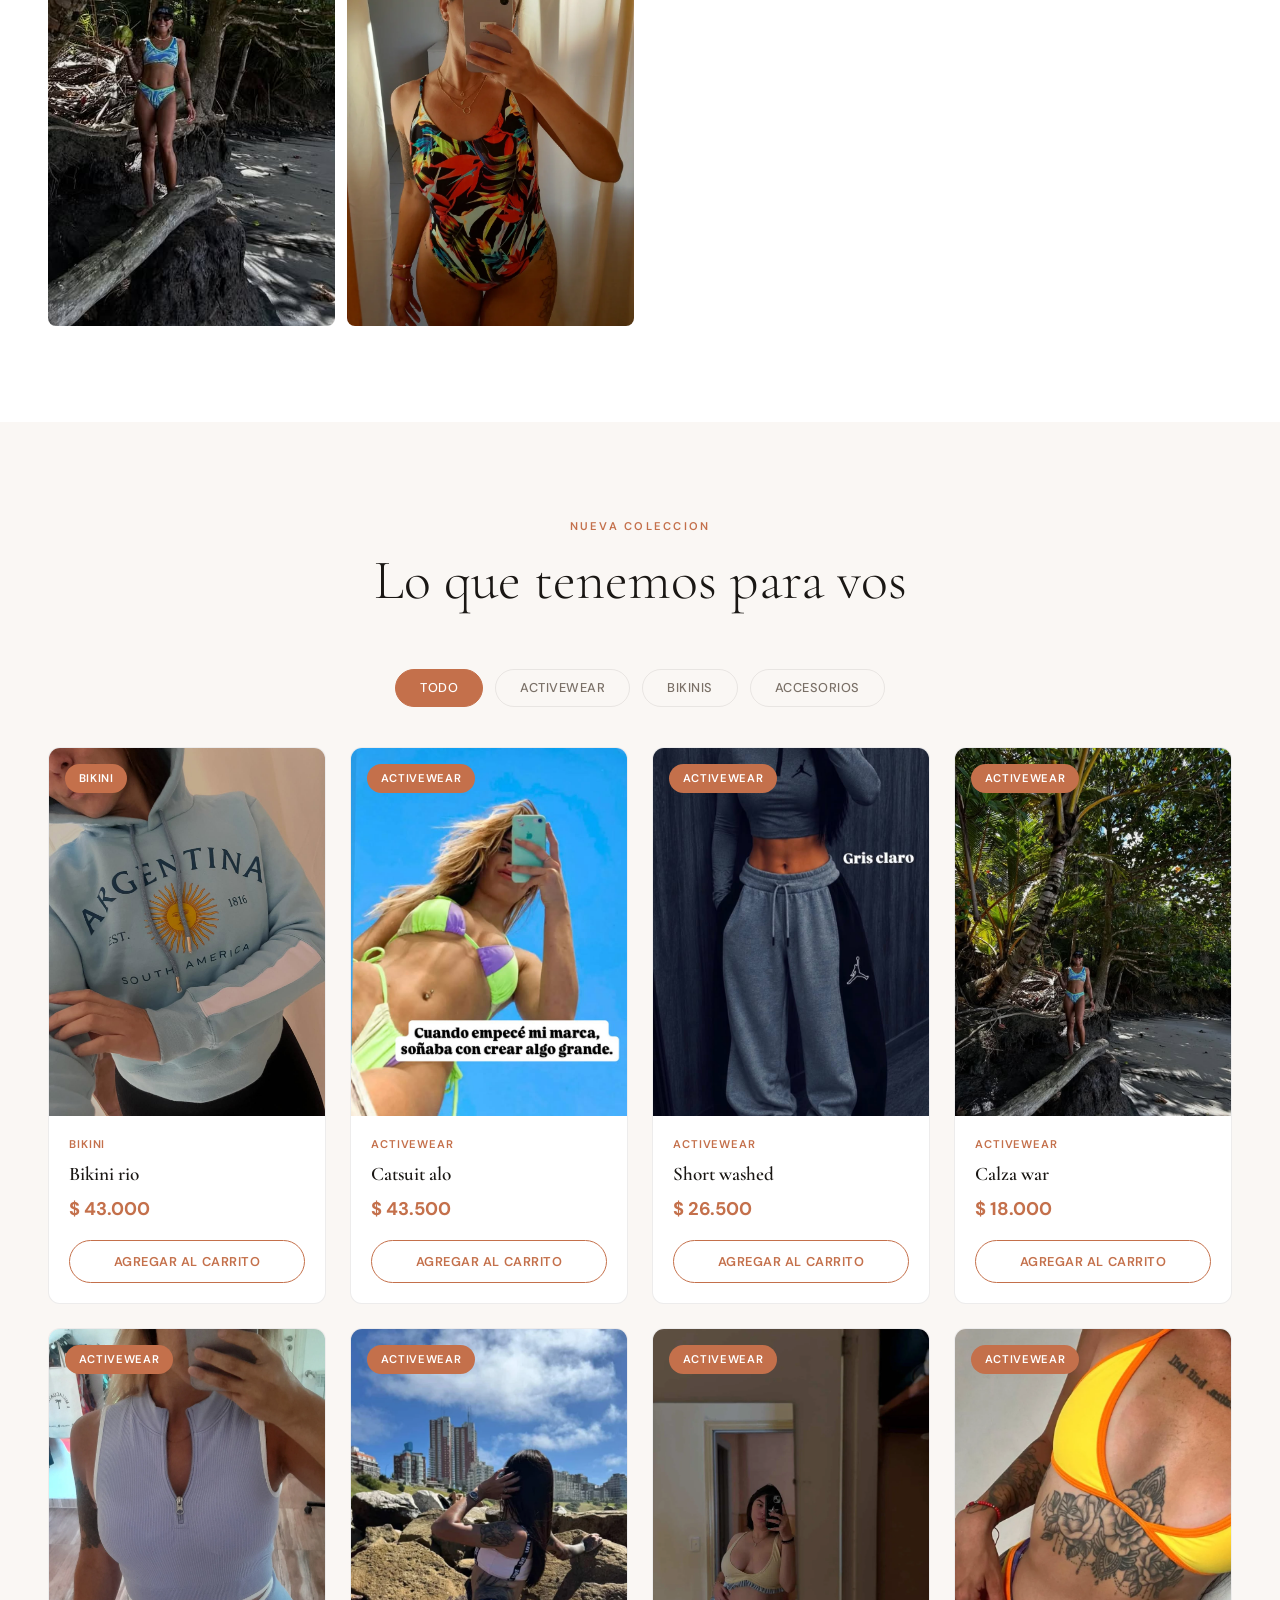
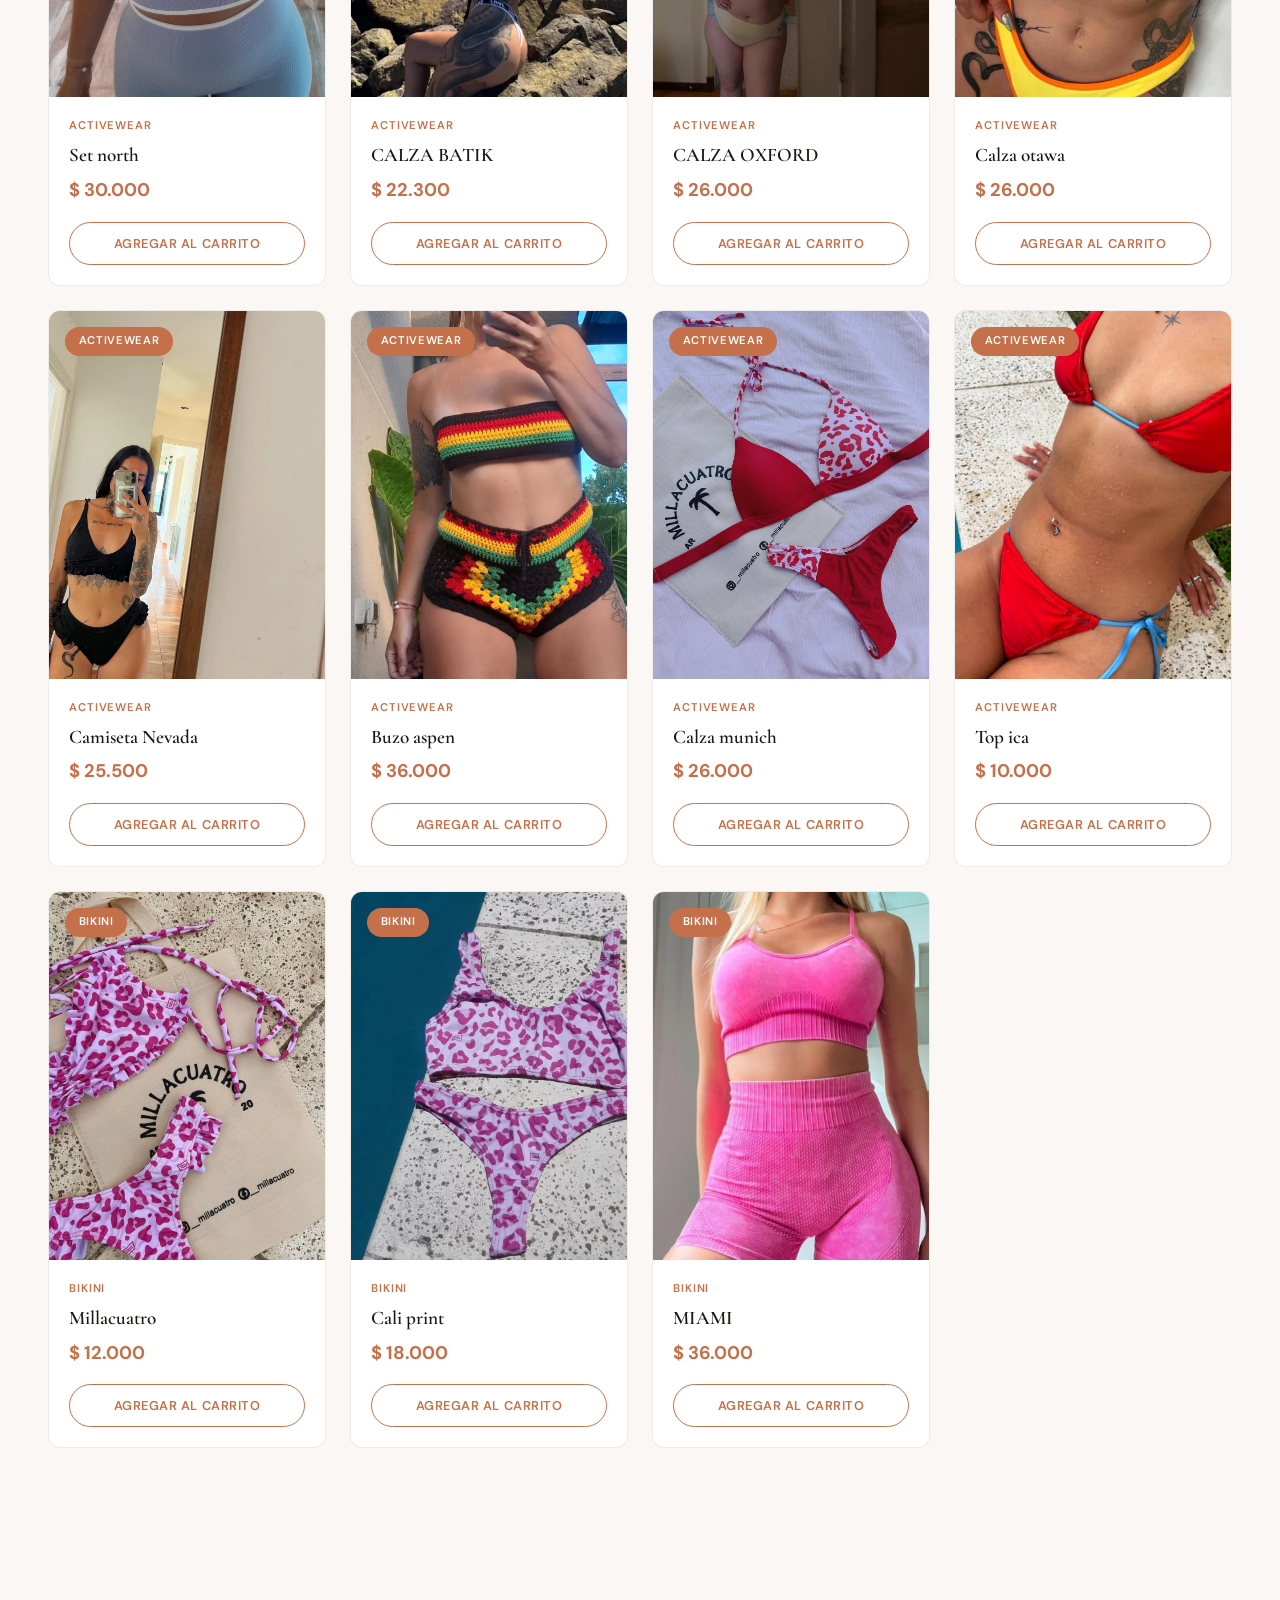
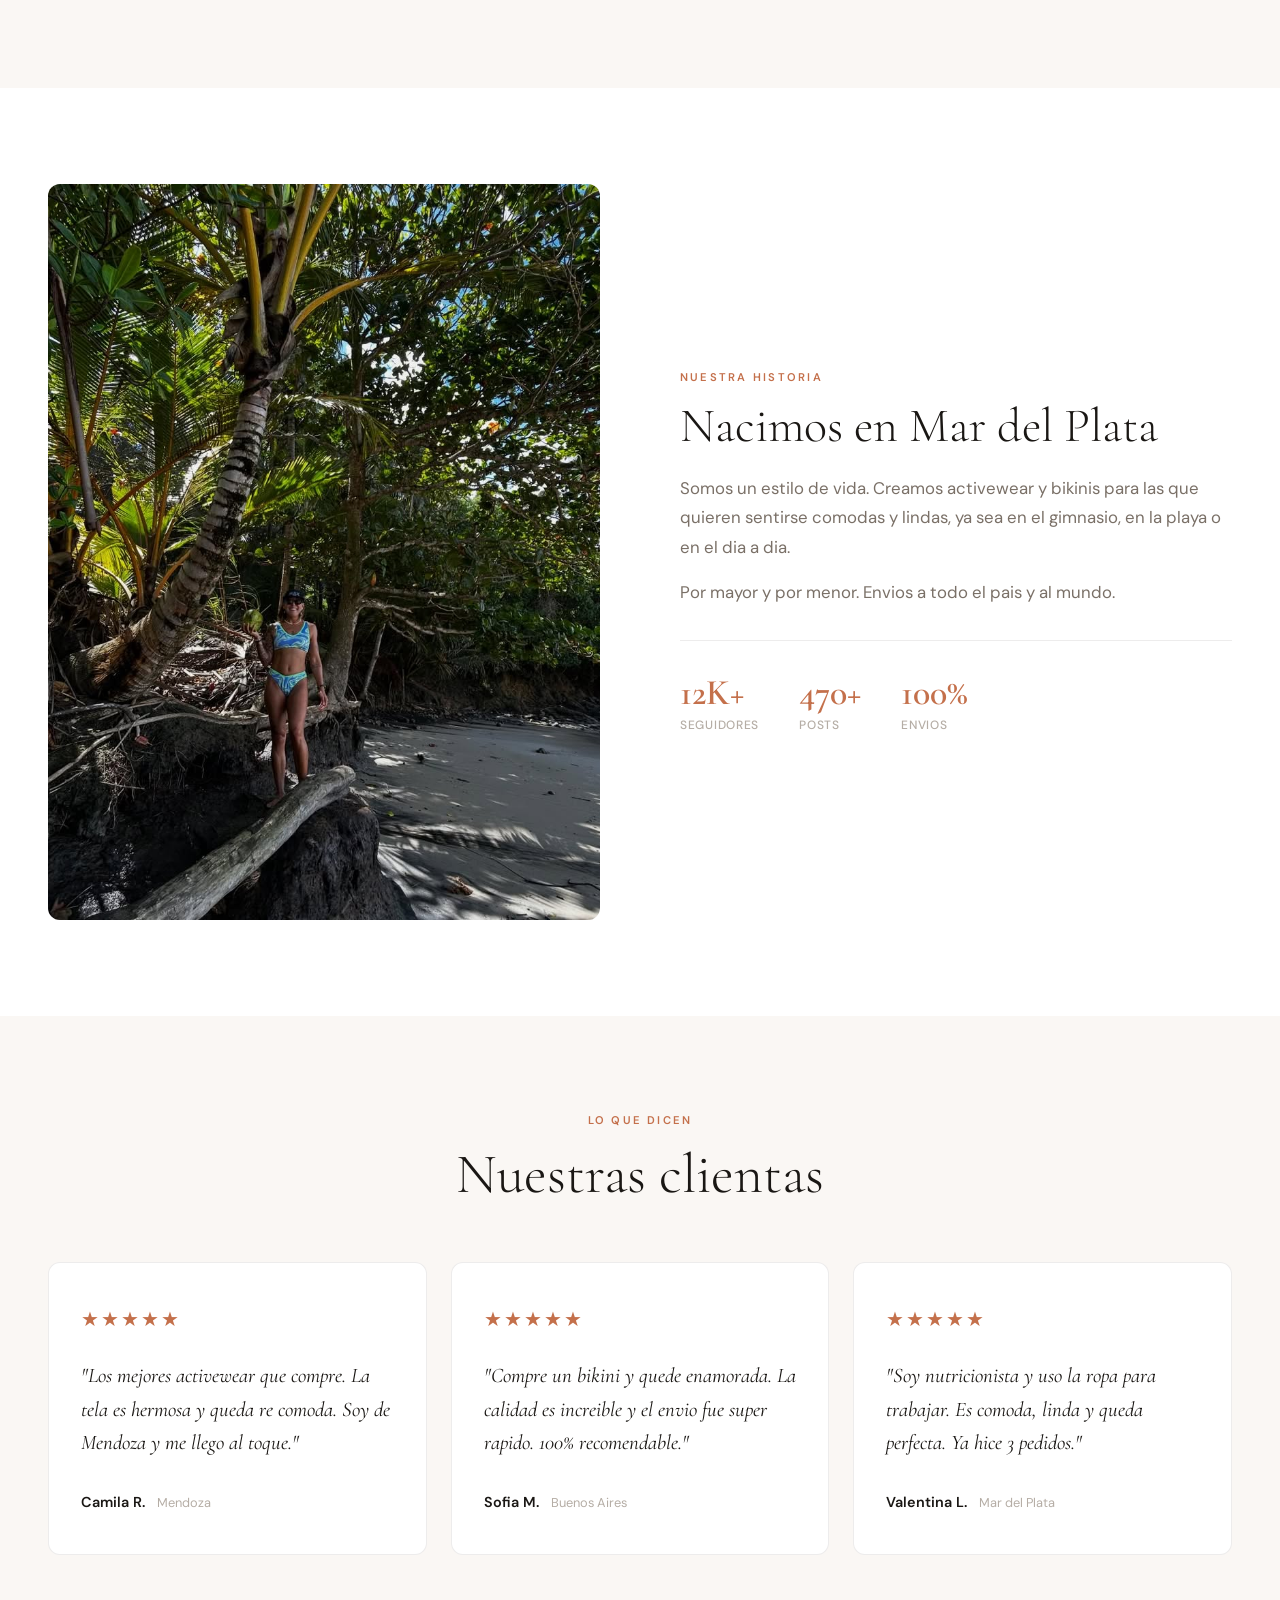
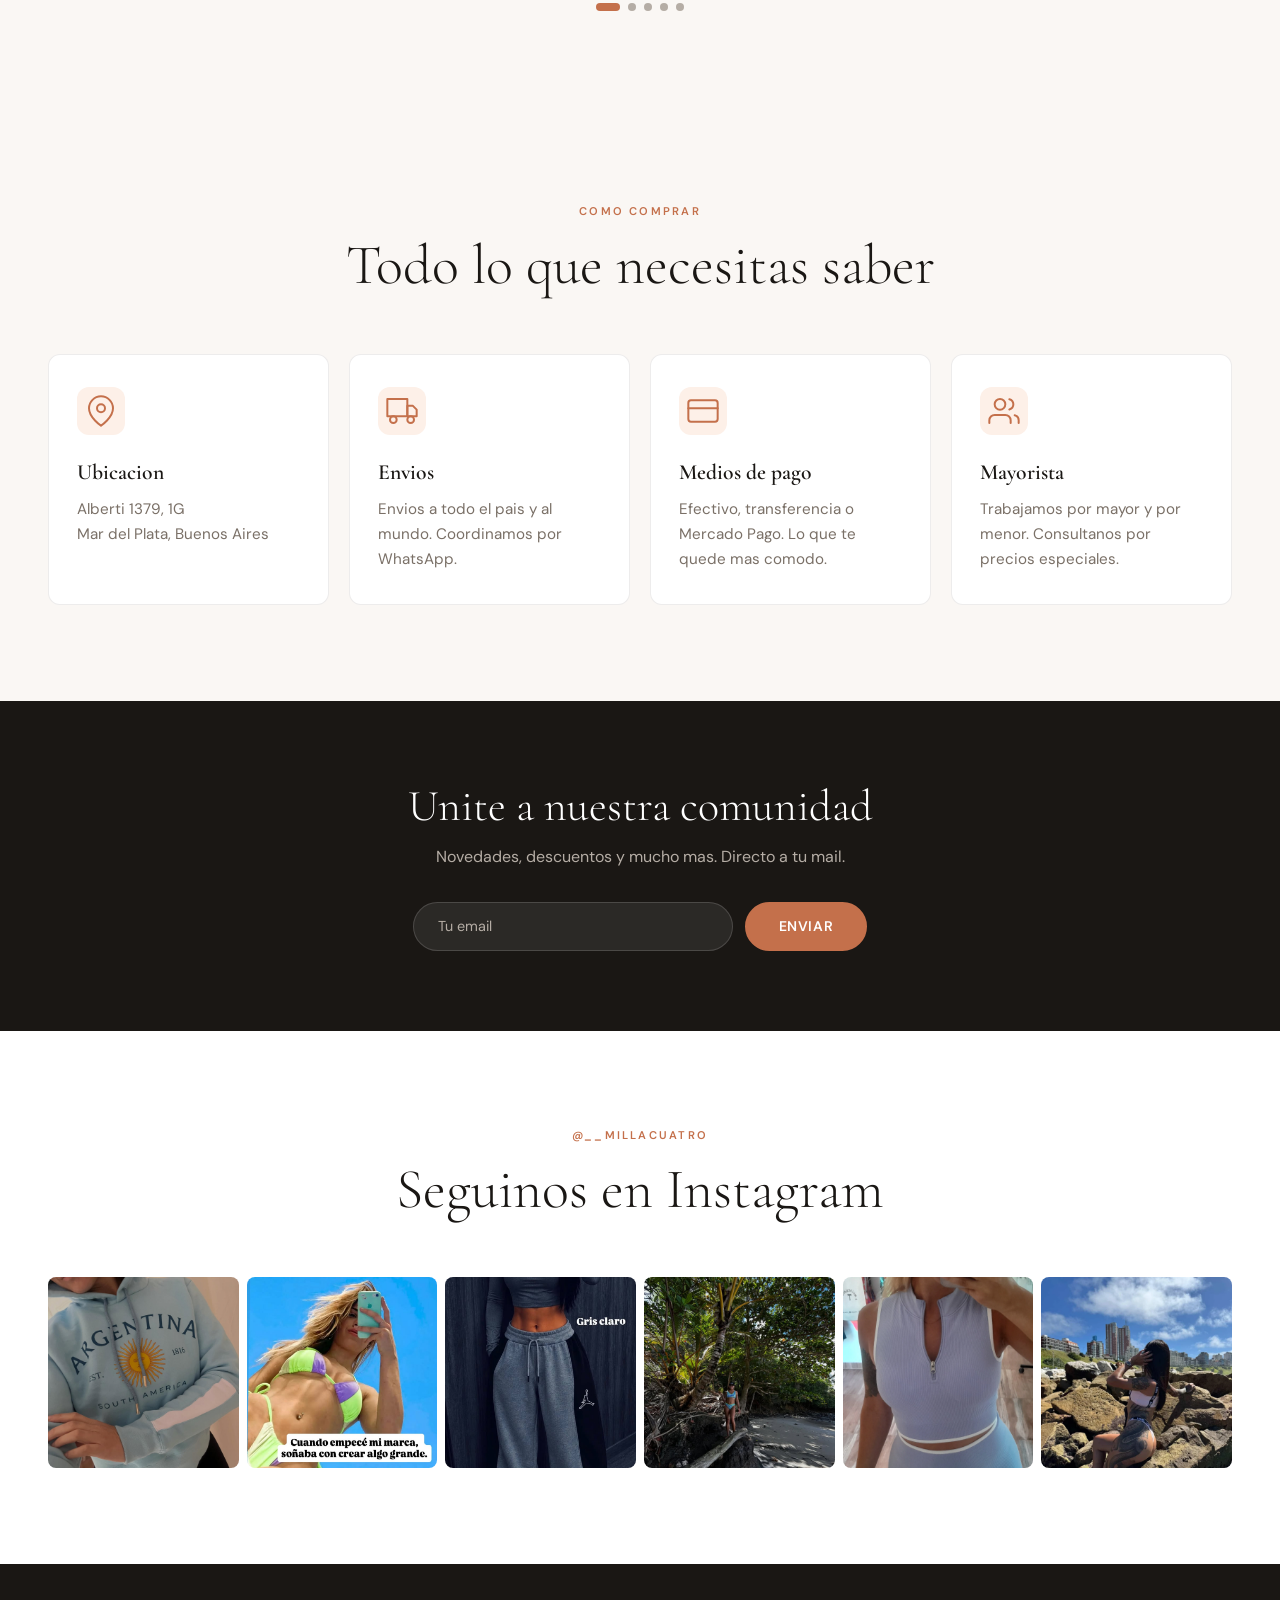
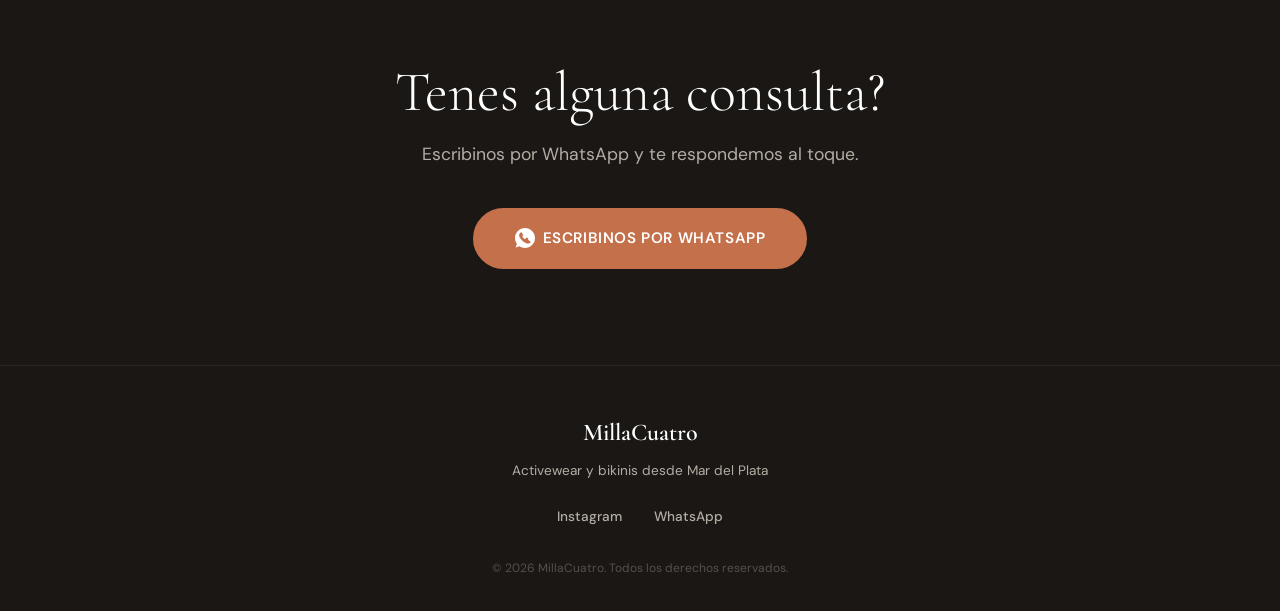
==== commit 79a25f30: "Agregar catálogo dinámico, carrito persistente y checkout por WhatsApp" ====
--- a/docs/index.html
+++ b/docs/index.html
@@ -413,8 +413,36 @@
         </svg>
     </a>
 
+    <script src="js/config.js"></script>
     <script src="js/products.js"></script>
+    <script src="js/catalog.js"></script>
     <script src="js/main.js"></script>
+
+    <!-- Modal producto -->
+    <div class="modal" id="product-modal">
+        <div class="modal__overlay" id="modal-overlay"></div>
+        <div class="modal__content">
+            <button class="modal__close" id="modal-close">&times;</button>
+            <div class="modal__grid">
+                <img src="" alt="" class="modal__img" id="modal-img">
+                <div class="modal__info">
+                    <p class="modal__category" id="modal-category"></p>
+                    <h3 class="modal__title" id="modal-title"></h3>
+                    <p class="modal__price" id="modal-price"></p>
+                    <p class="modal__description" id="modal-description"></p>
+                    <div class="modal__options">
+                        <label class="modal__label" id="modal-sizes-label">Talle</label>
+                        <div class="modal__sizes" id="modal-sizes"></div>
+                        <label class="modal__label" id="modal-colors-label">Color</label>
+                        <div class="modal__colors" id="modal-colors"></div>
+                    </div>
+                    <p class="modal__hint" id="modal-hint" role="status" aria-live="polite"></p>
+                    <button class="btn btn--primary btn--full modal__add" id="modal-add-btn">Agregar al carrito</button>
+                </div>
+            </div>
+        </div>
+    </div>
+
 </body>
 
 </html>
--- a/docs/css/styles.css
+++ b/docs/css/styles.css
@@ -46,6 +46,11 @@
     background: none;
     cursor: pointer;
     font-family: inherit;
+}
+
+/* Los bloques del modal se ocultan con el atributo hidden desde JS. */
+[hidden] {
+    display: none !important;
 }
 
 /* --- Variables --- */
@@ -854,7 +859,9 @@
     box-shadow: 0 6px 20px rgba(196, 112, 75, 0.3);
 }
 
-.catalog__item--empty {
+.catalog__item--empty,
+.catalog__empty,
+.catalog__loading {
     display: flex;
     align-items: center;
     justify-content: center;
@@ -862,6 +869,181 @@
     color: var(--text-muted);
     font-style: italic;
     padding: 3rem;
+}
+
+/* Modal producto */
+.modal {
+    position: fixed;
+    inset: 0;
+    z-index: 2000;
+    background: rgba(20, 16, 12, 0.75);
+    backdrop-filter: blur(8px);
+    display: flex;
+    align-items: center;
+    justify-content: center;
+    padding: 1rem;
+    opacity: 0;
+    pointer-events: none;
+    transition: opacity 0.3s ease;
+}
+
+.modal.active {
+    opacity: 1;
+    pointer-events: all;
+}
+
+.modal__overlay {
+    position: absolute;
+    inset: 0;
+}
+
+.modal__content {
+    position: relative;
+    z-index: 1;
+    background: var(--white);
+    border-radius: var(--radius);
+    max-width: 960px;
+    width: 100%;
+    max-height: 90vh;
+    overflow-y: auto;
+    box-shadow: var(--shadow-lg);
+    transform: translateY(20px);
+    transition: transform 0.3s ease;
+}
+
+.modal.active .modal__content {
+    transform: translateY(0);
+}
+
+.modal__close {
+    position: absolute;
+    top: 1rem;
+    right: 1rem;
+    z-index: 2;
+    width: 40px;
+    height: 40px;
+    border-radius: 50%;
+    background: var(--bg-alt);
+    display: flex;
+    align-items: center;
+    justify-content: center;
+    font-size: 1.5rem;
+    color: var(--text);
+    border: 0;
+    cursor: pointer;
+}
+
+.modal__grid {
+    display: grid;
+    grid-template-columns: 1fr;
+    gap: 1.5rem;
+    padding: 1.25rem;
+}
+
+@media (min-width: 760px) {
+    .modal__grid {
+        grid-template-columns: 1fr 1fr;
+        padding: 2rem;
+    }
+}
+
+.modal__img {
+    width: 100%;
+    aspect-ratio: 3 / 4;
+    object-fit: cover;
+    border-radius: var(--radius-sm);
+    background: var(--bg-alt);
+}
+
+.modal__info {
+    display: flex;
+    flex-direction: column;
+    gap: 0.75rem;
+}
+
+.modal__category {
+    font-size: 0.75rem;
+    font-weight: 700;
+    letter-spacing: 0.08em;
+    text-transform: uppercase;
+    color: var(--accent);
+}
+
+.modal__title {
+    font-family: var(--font-heading);
+    font-size: 1.6rem;
+    font-weight: 600;
+    color: var(--text);
+}
+
+.modal__price {
+    font-size: 1.3rem;
+    font-weight: 700;
+    color: var(--accent);
+}
+
+.modal__description {
+    font-family: var(--font-body);
+    font-size: 0.9rem;
+    line-height: 1.7;
+    color: var(--text-light);
+    margin-top: 0.25rem;
+}
+
+.modal__hint {
+    min-height: 1.1rem;
+    font-size: 0.8rem;
+    font-weight: 500;
+    color: var(--accent);
+}
+
+.modal__options {
+    display: flex;
+    flex-direction: column;
+    gap: 0.5rem;
+    margin-top: 0.5rem;
+}
+
+.modal__label {
+    font-size: 0.8rem;
+    font-weight: 600;
+    letter-spacing: 0.04em;
+    text-transform: uppercase;
+    color: var(--text-light);
+}
+
+.modal__sizes,
+.modal__colors {
+    display: flex;
+    flex-wrap: wrap;
+    gap: 0.5rem;
+}
+
+.modal__chip {
+    padding: 0.55rem 0.9rem;
+    border-radius: 50px;
+    border: 1.5px solid var(--border);
+    background: transparent;
+    font-size: 0.85rem;
+    font-weight: 600;
+    color: var(--text);
+    cursor: pointer;
+    transition: all var(--transition-fast);
+}
+
+.modal__chip:hover {
+    border-color: var(--accent);
+    color: var(--accent);
+}
+
+.modal__chip.selected {
+    background: var(--accent);
+    color: var(--white);
+    border-color: var(--accent);
+}
+
+.modal__add {
+    margin-top: 0.5rem;
 }
 
 /* Lightbox */
@@ -1738,7 +1920,14 @@
     font-size: 0.9rem;
     font-weight: 600;
     color: var(--accent);
-    margin-bottom: 0.75rem;
+    margin-bottom: 0.25rem;
+}
+
+.cart__item-variant {
+    font-size: 0.8rem;
+    font-weight: 500;
+    color: var(--text-light);
+    margin-bottom: 0.5rem;
 }
 
 .cart__item-controls {
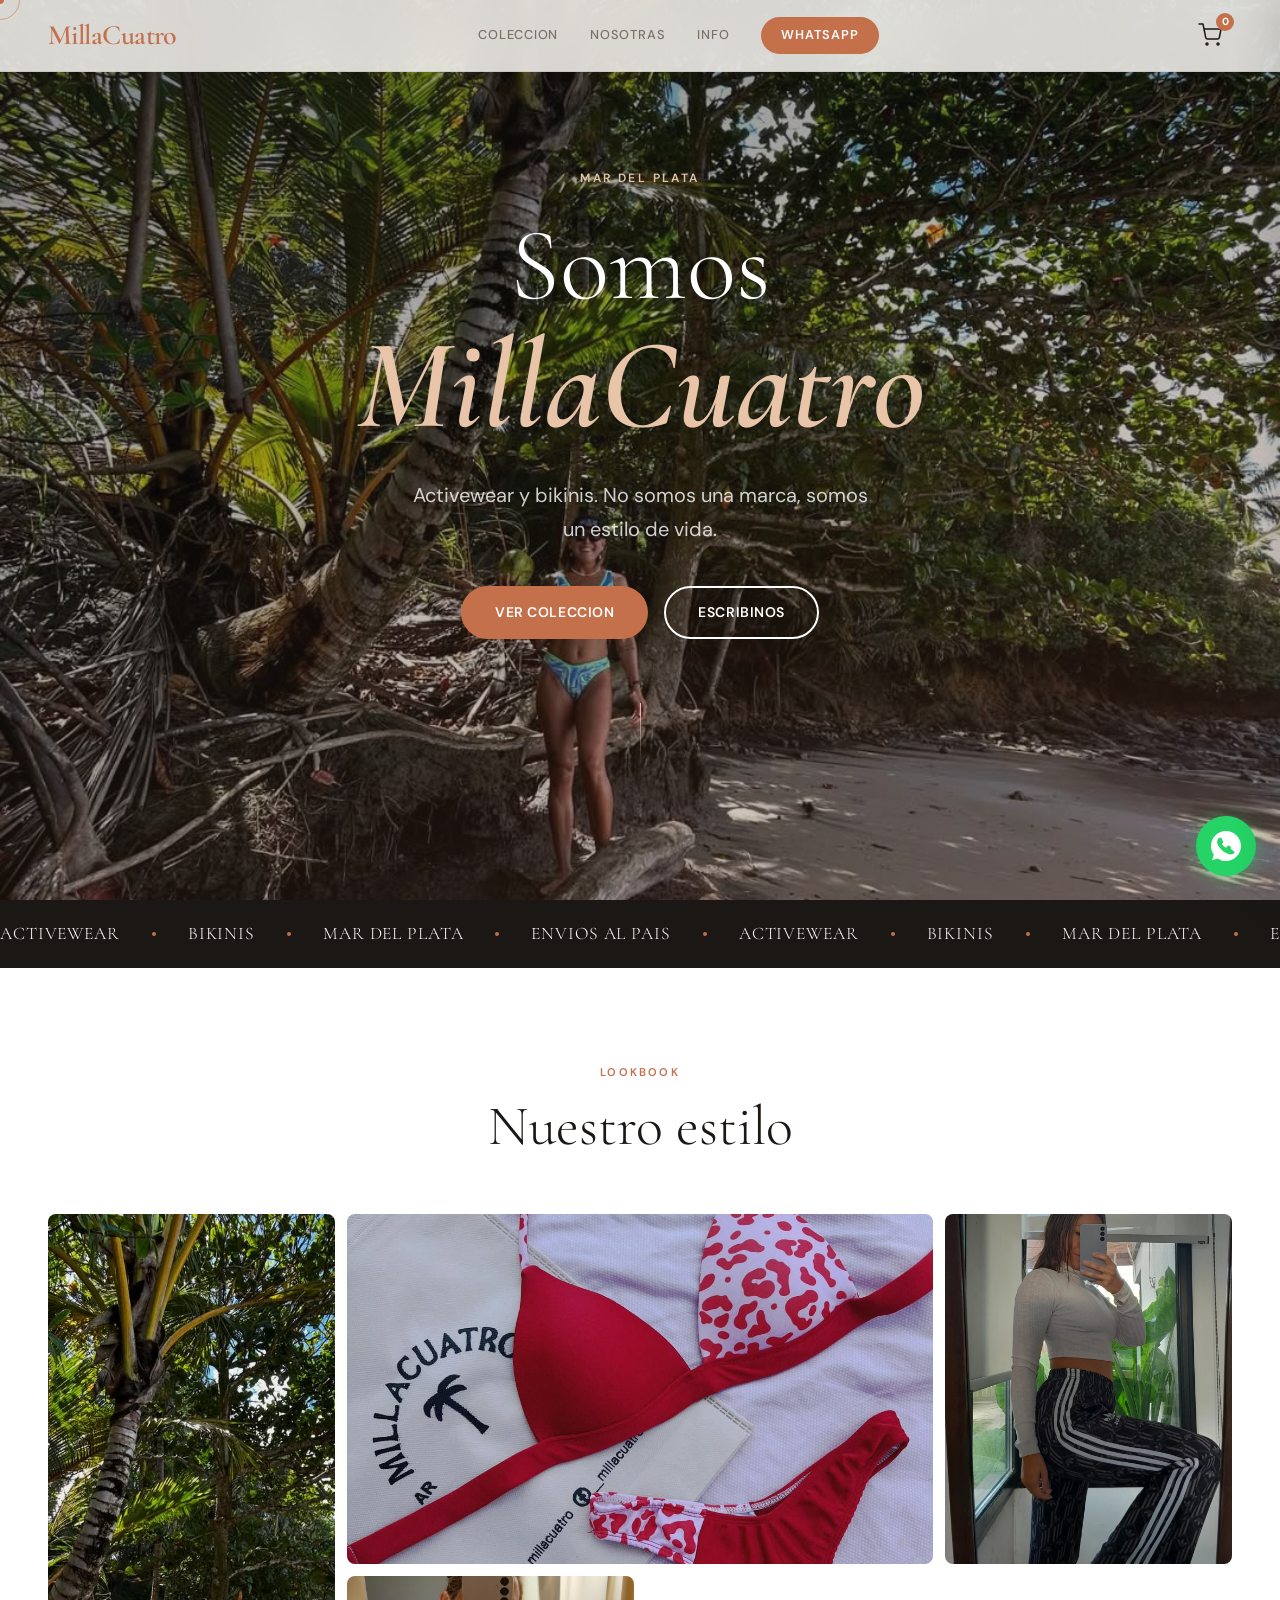
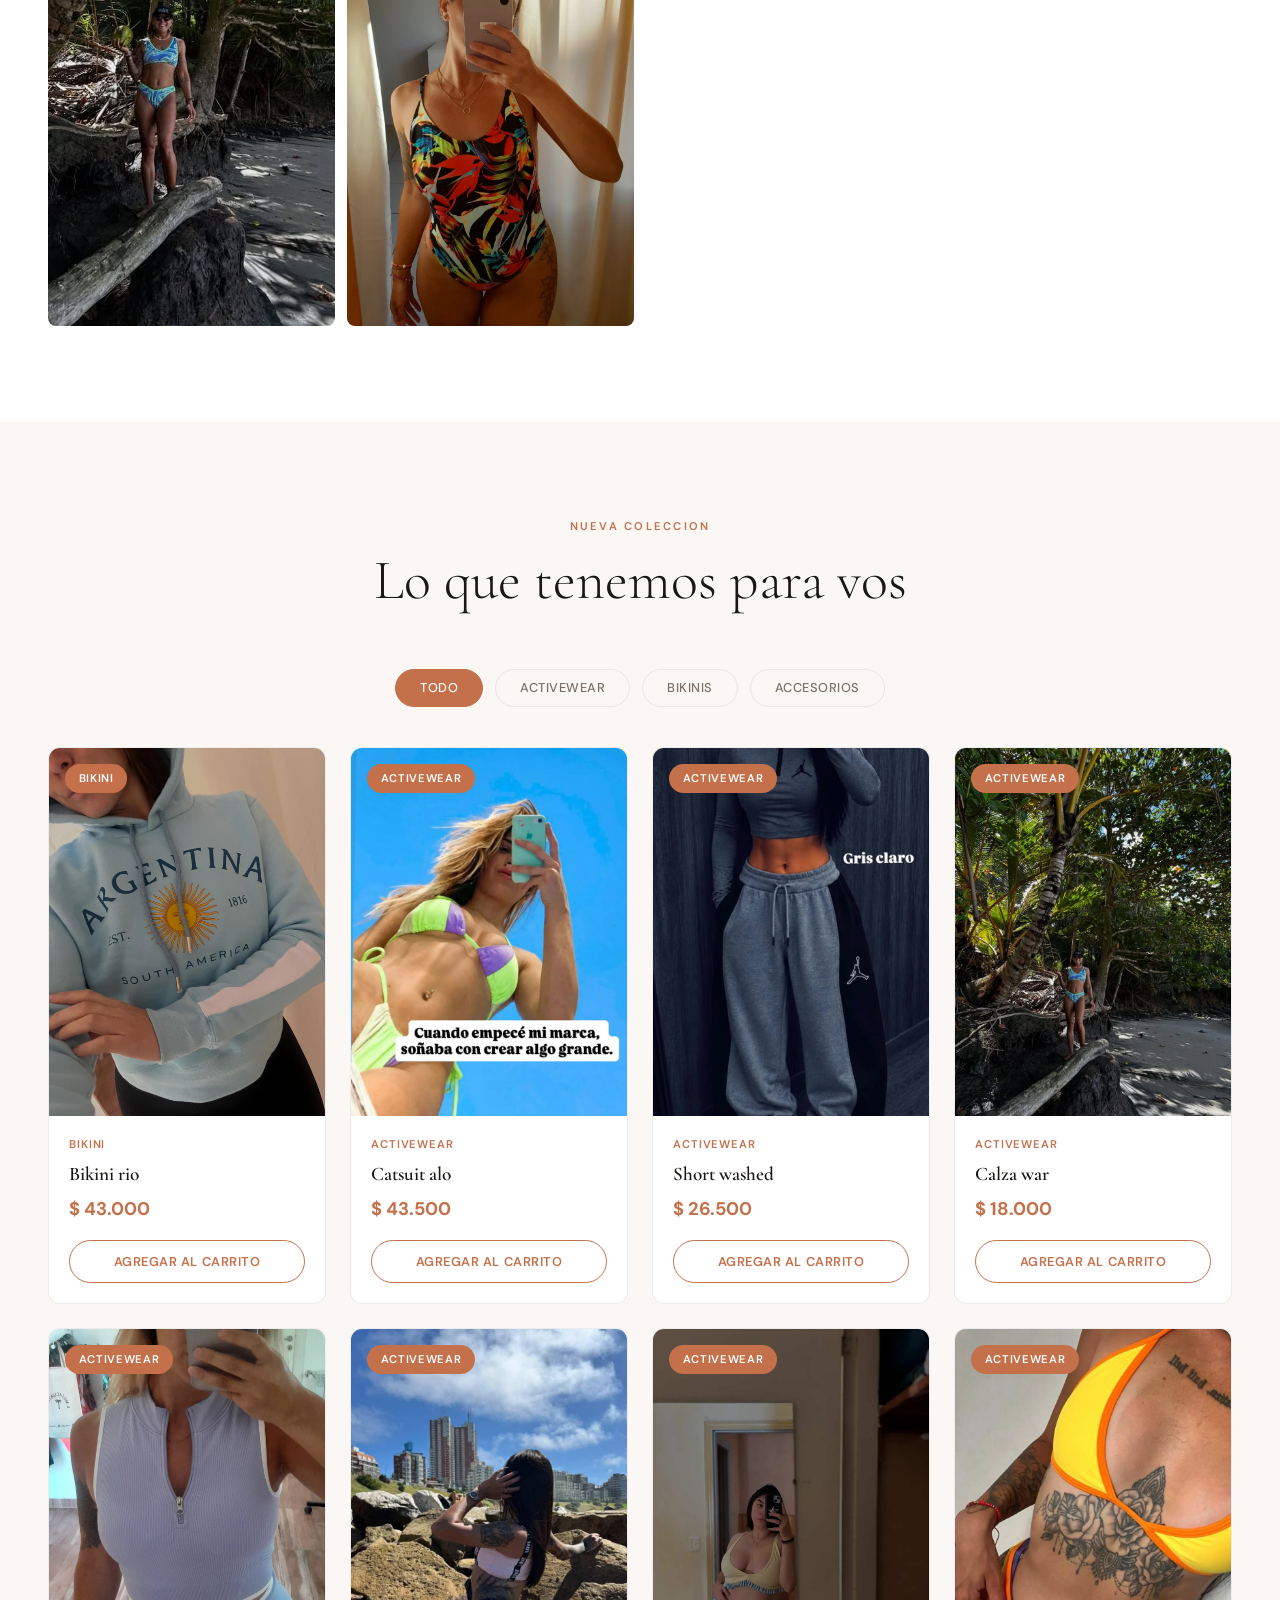
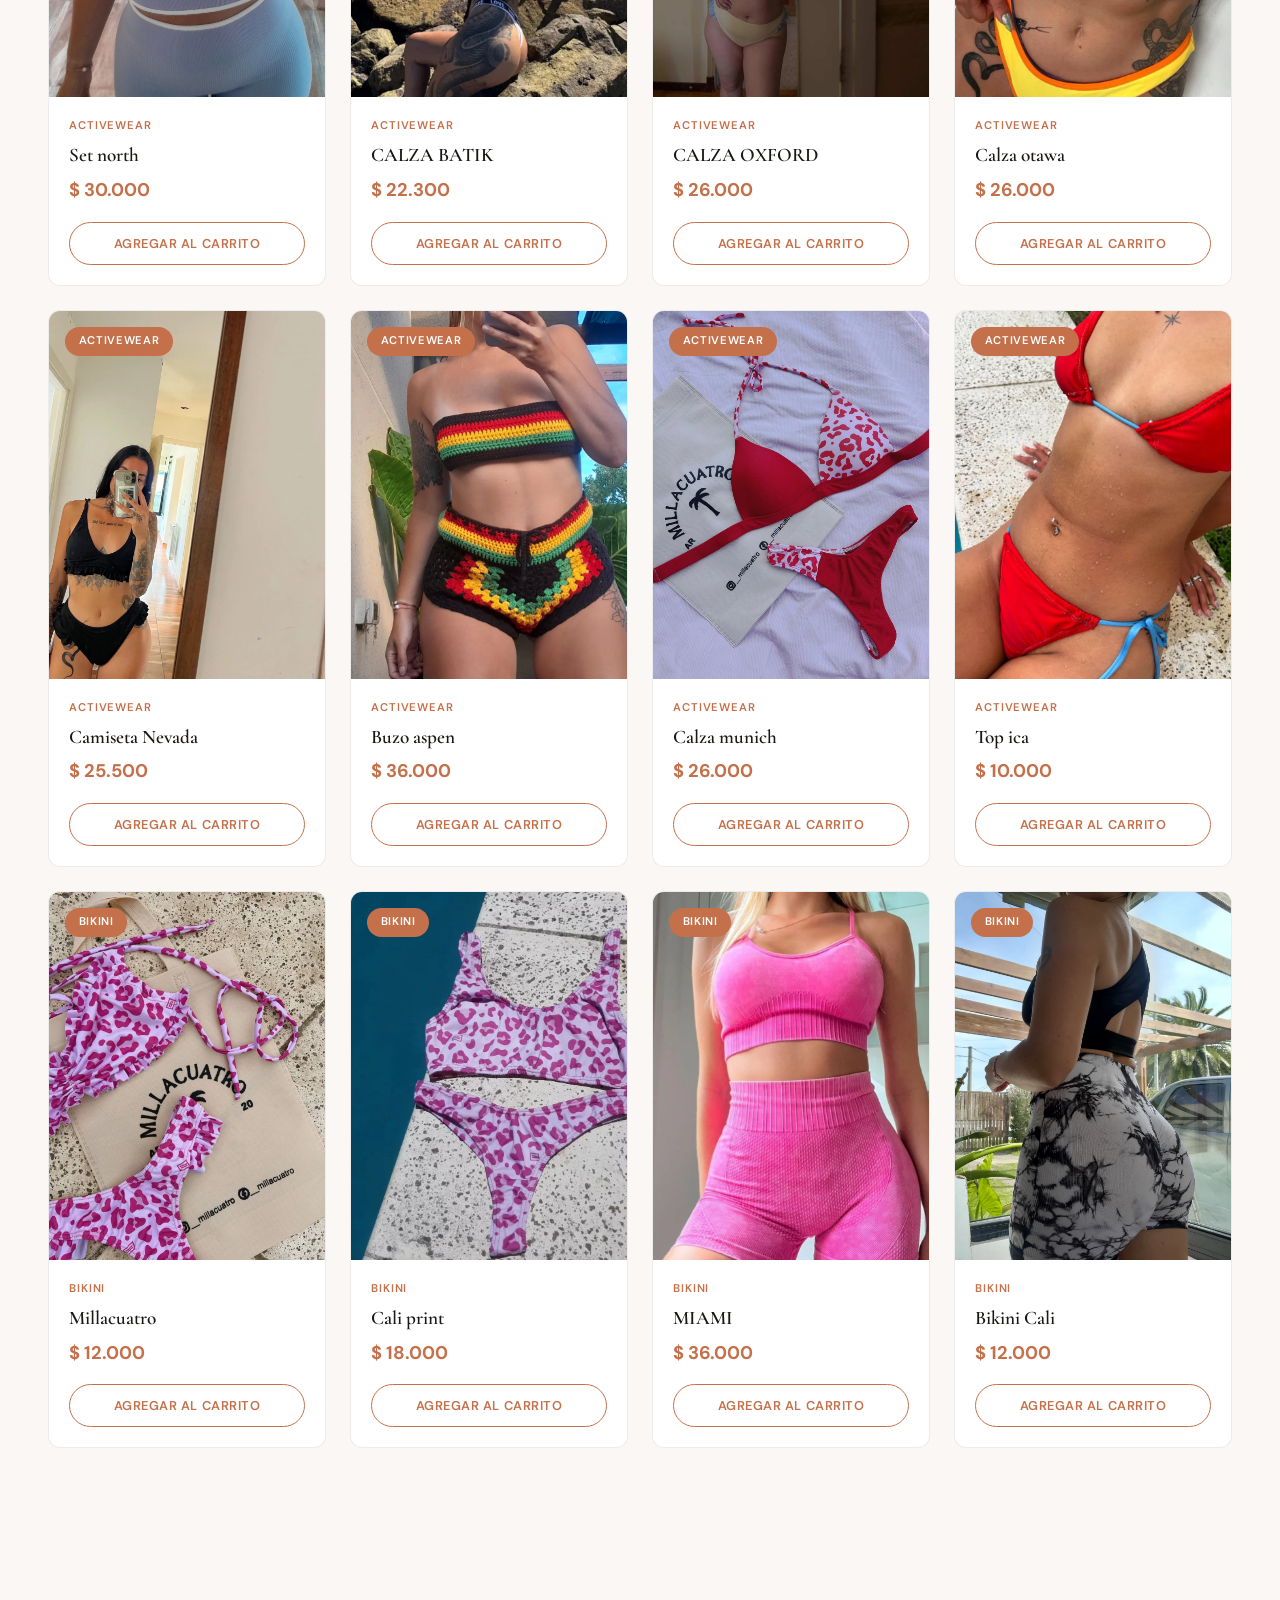
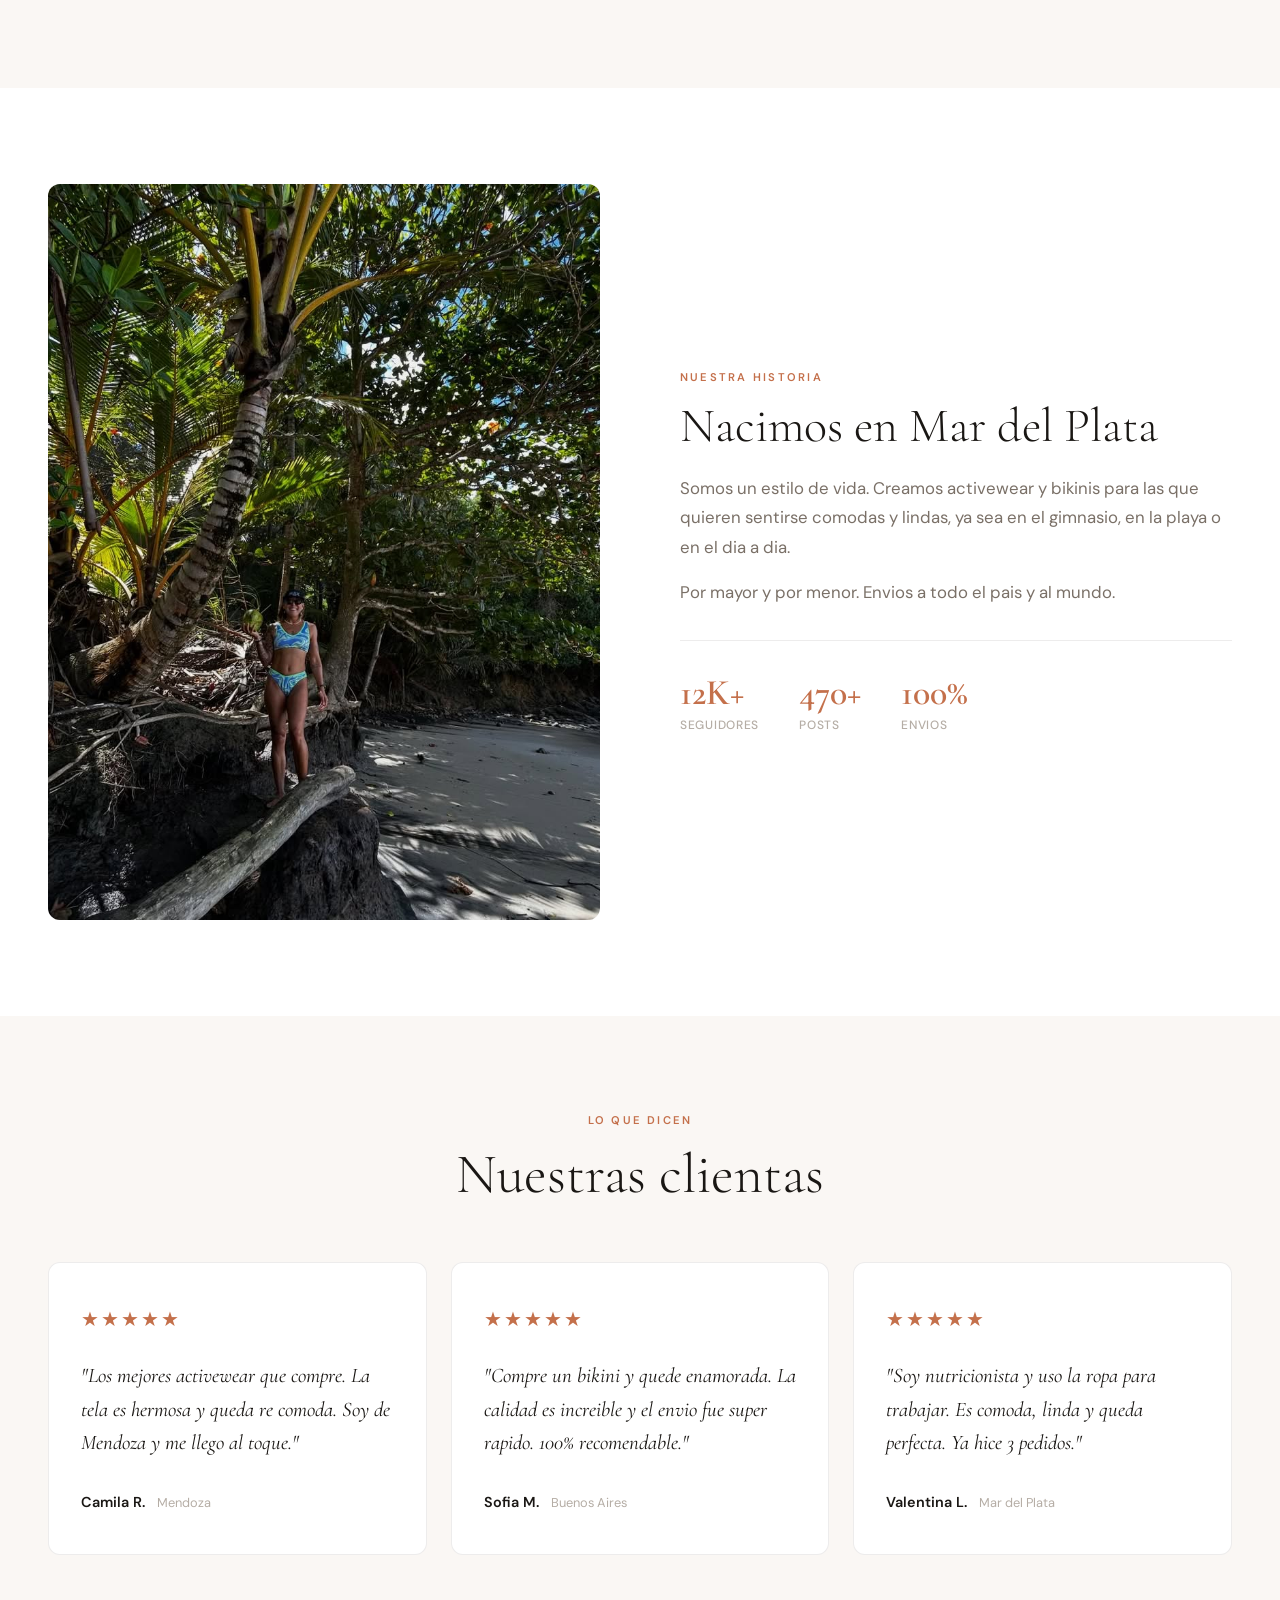
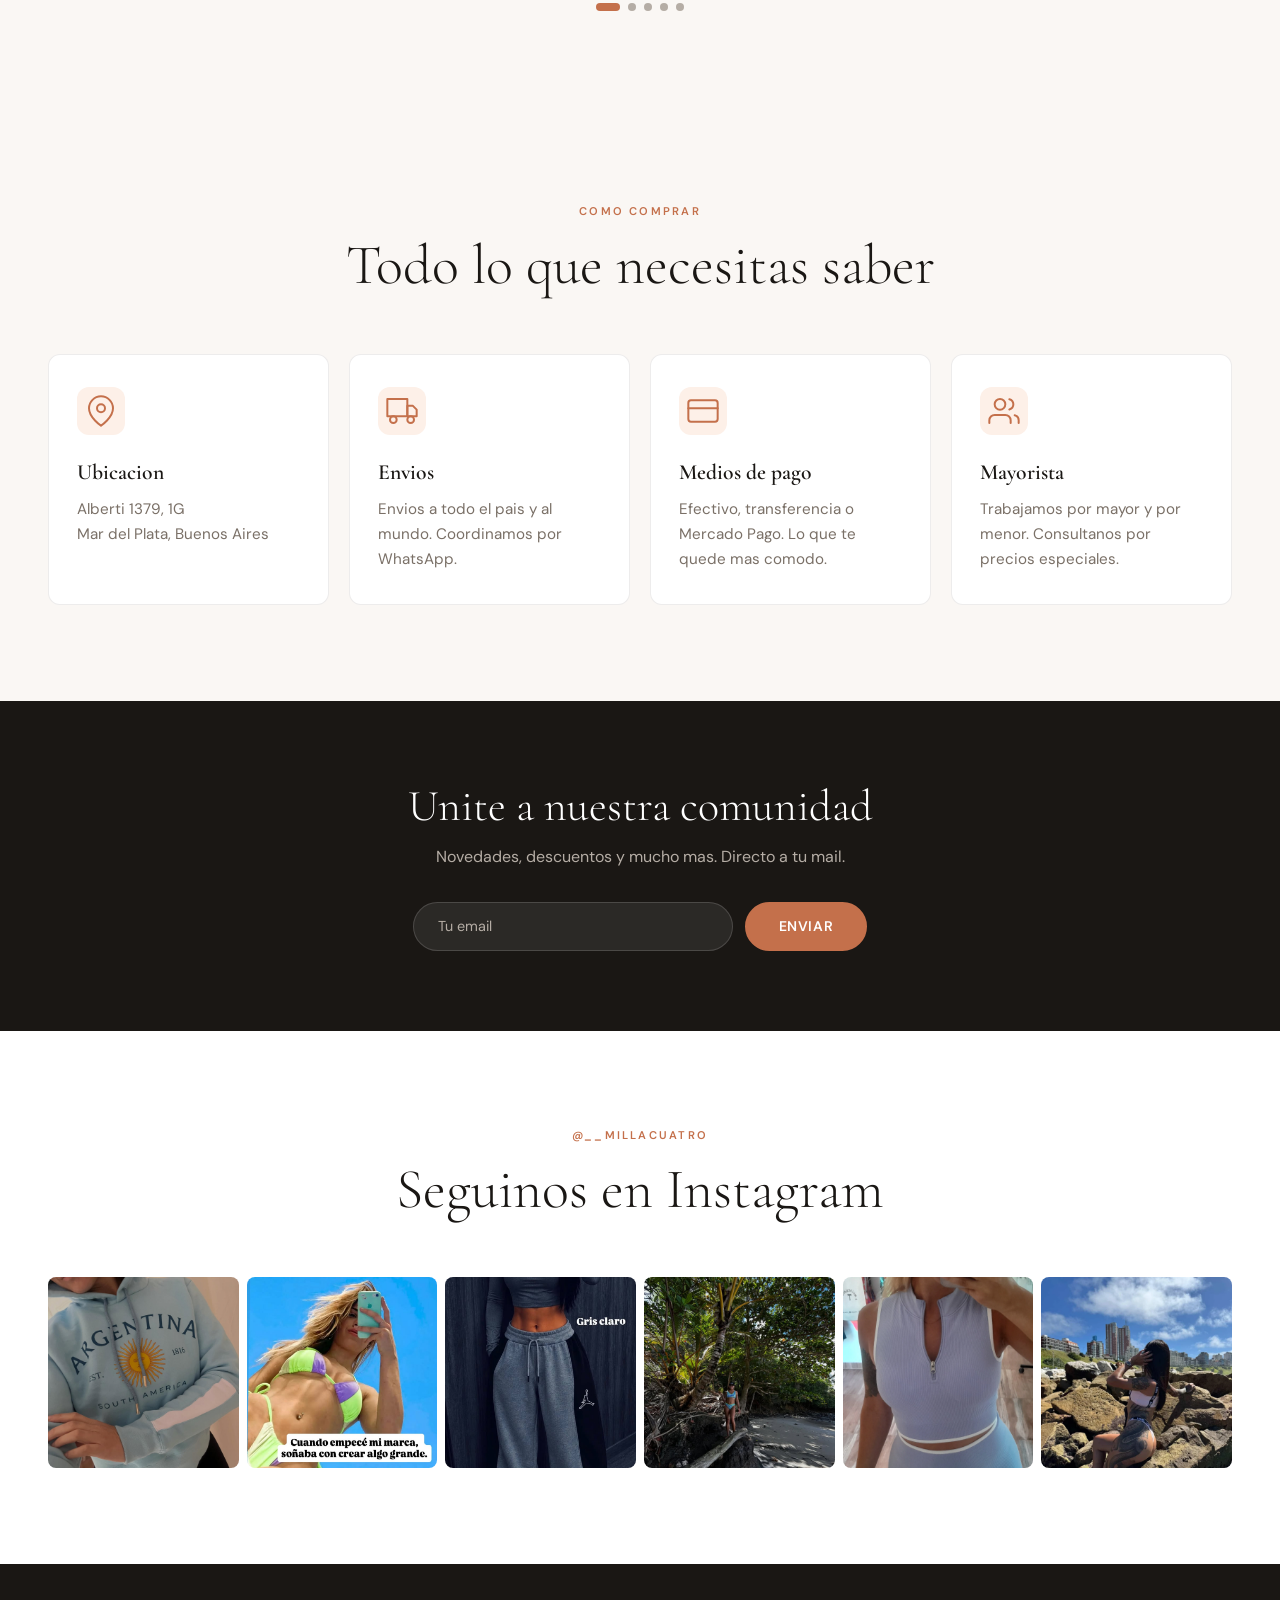
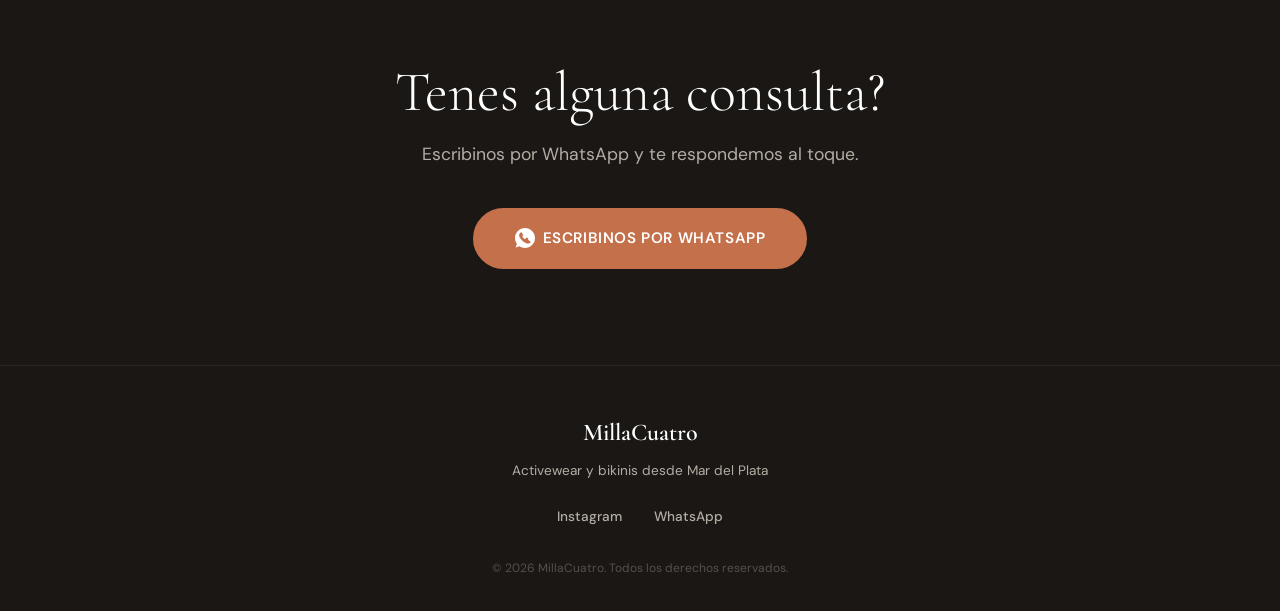
==== commit 28256f09: "feat: panel admin con Supabase, RLS por email y realtime" ====
--- a/docs/index.html
+++ b/docs/index.html
@@ -417,6 +417,7 @@
     <script src="js/products.js"></script>
     <script src="js/catalog.js"></script>
     <script src="js/main.js"></script>
+    <script type="module" src="js/realtime.js"></script>
 
     <!-- Modal producto -->
     <div class="modal" id="product-modal">
